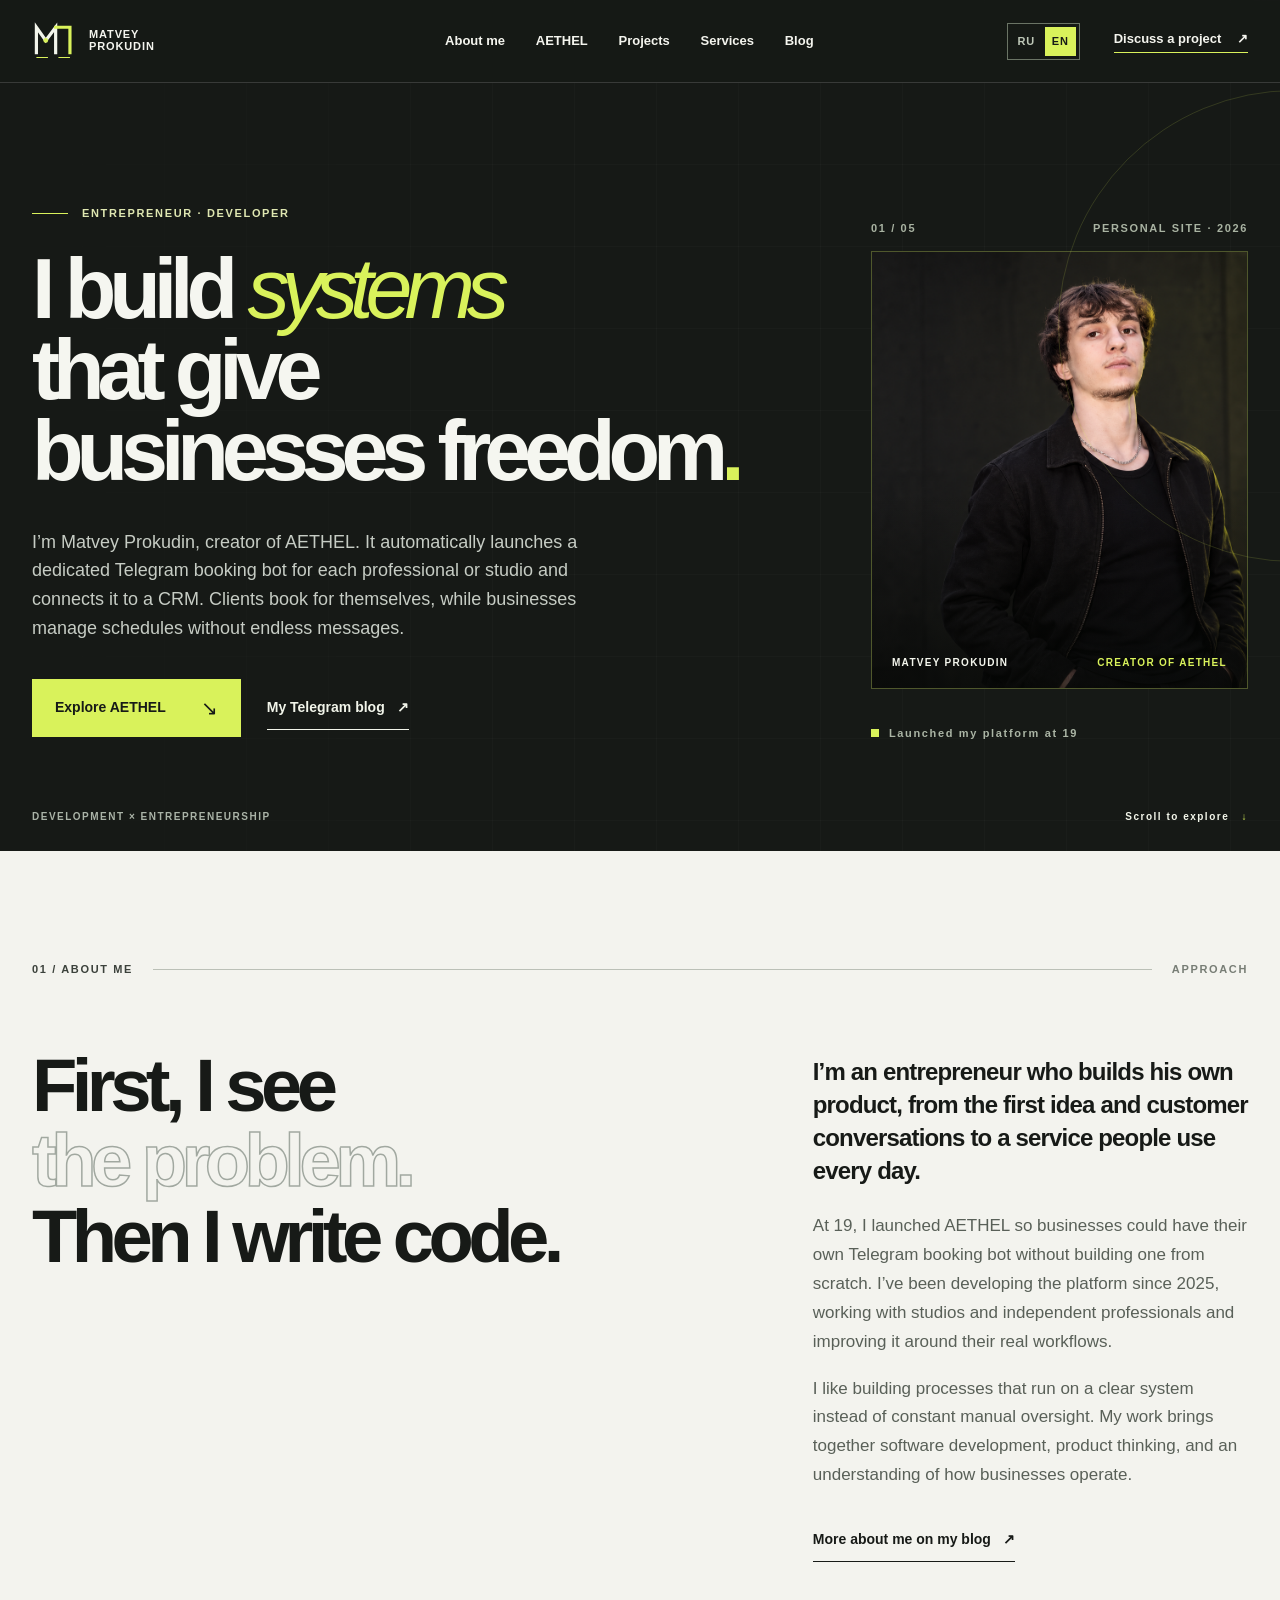
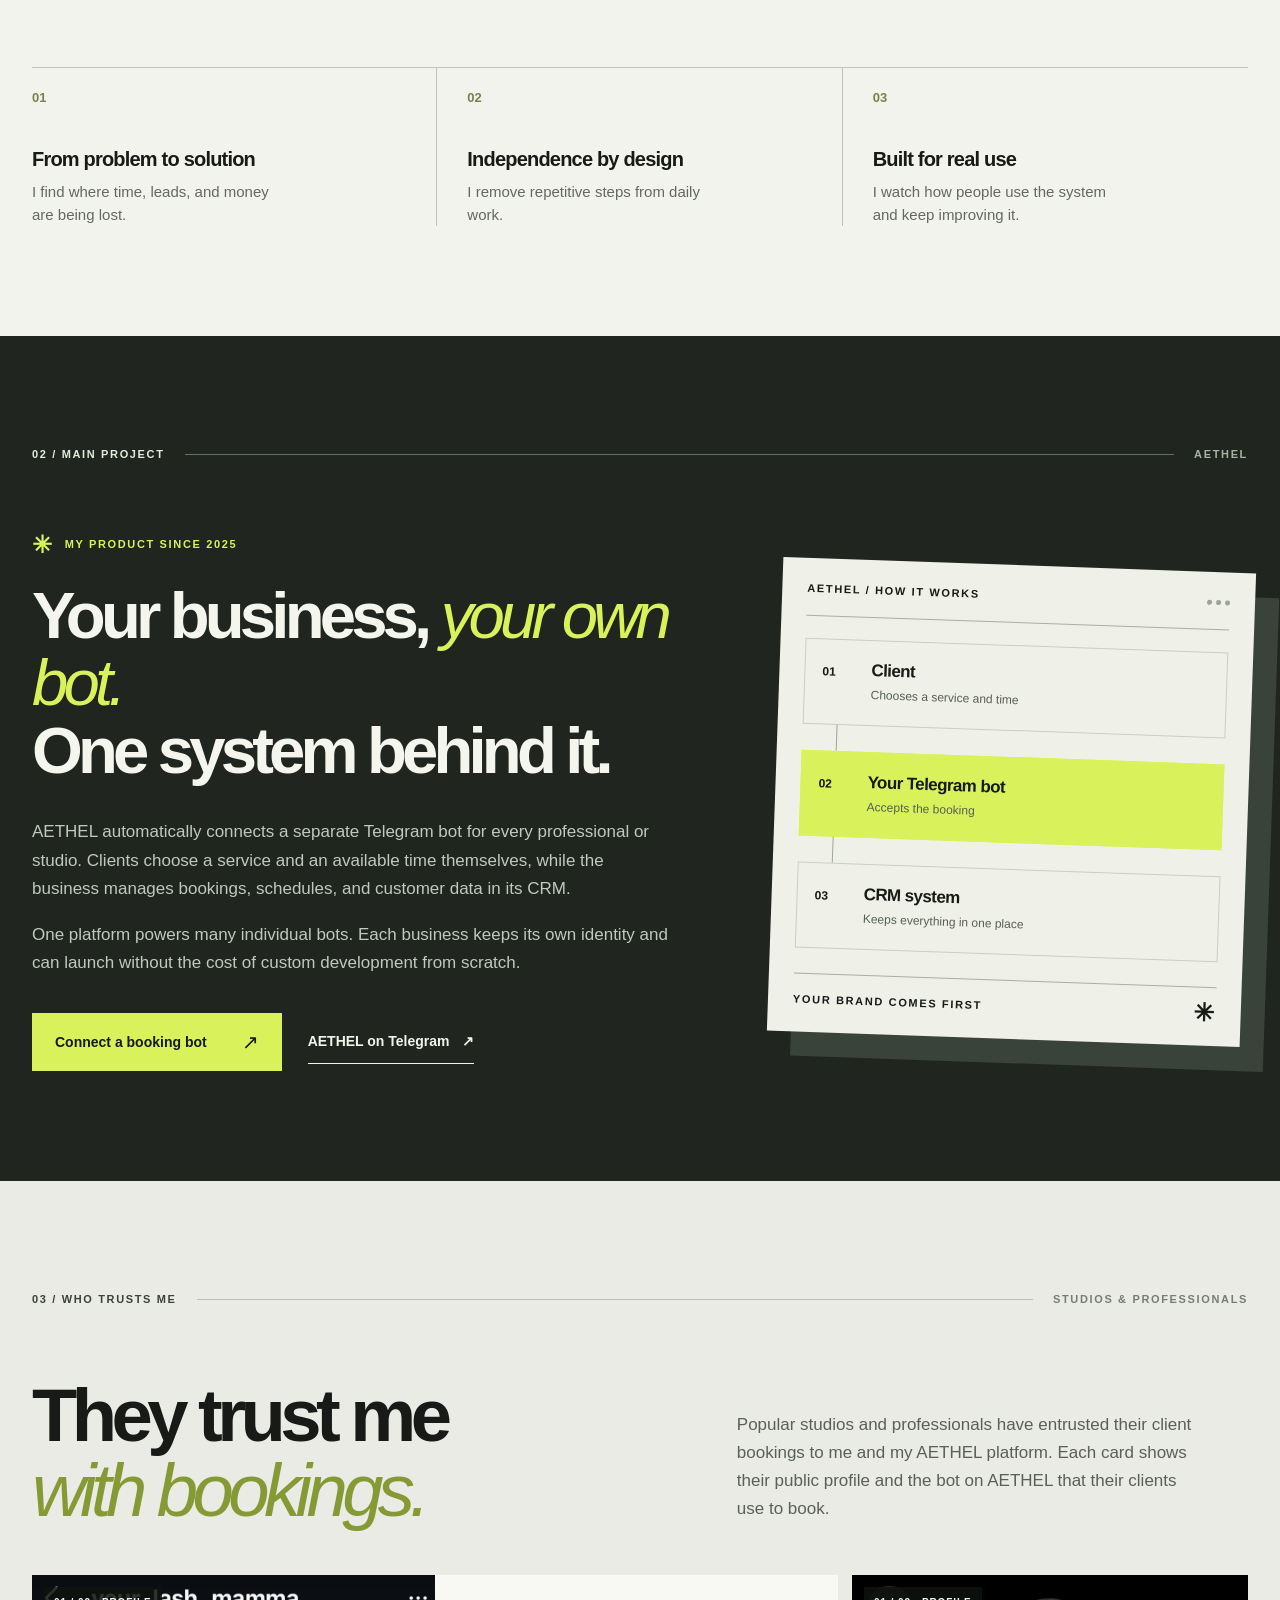
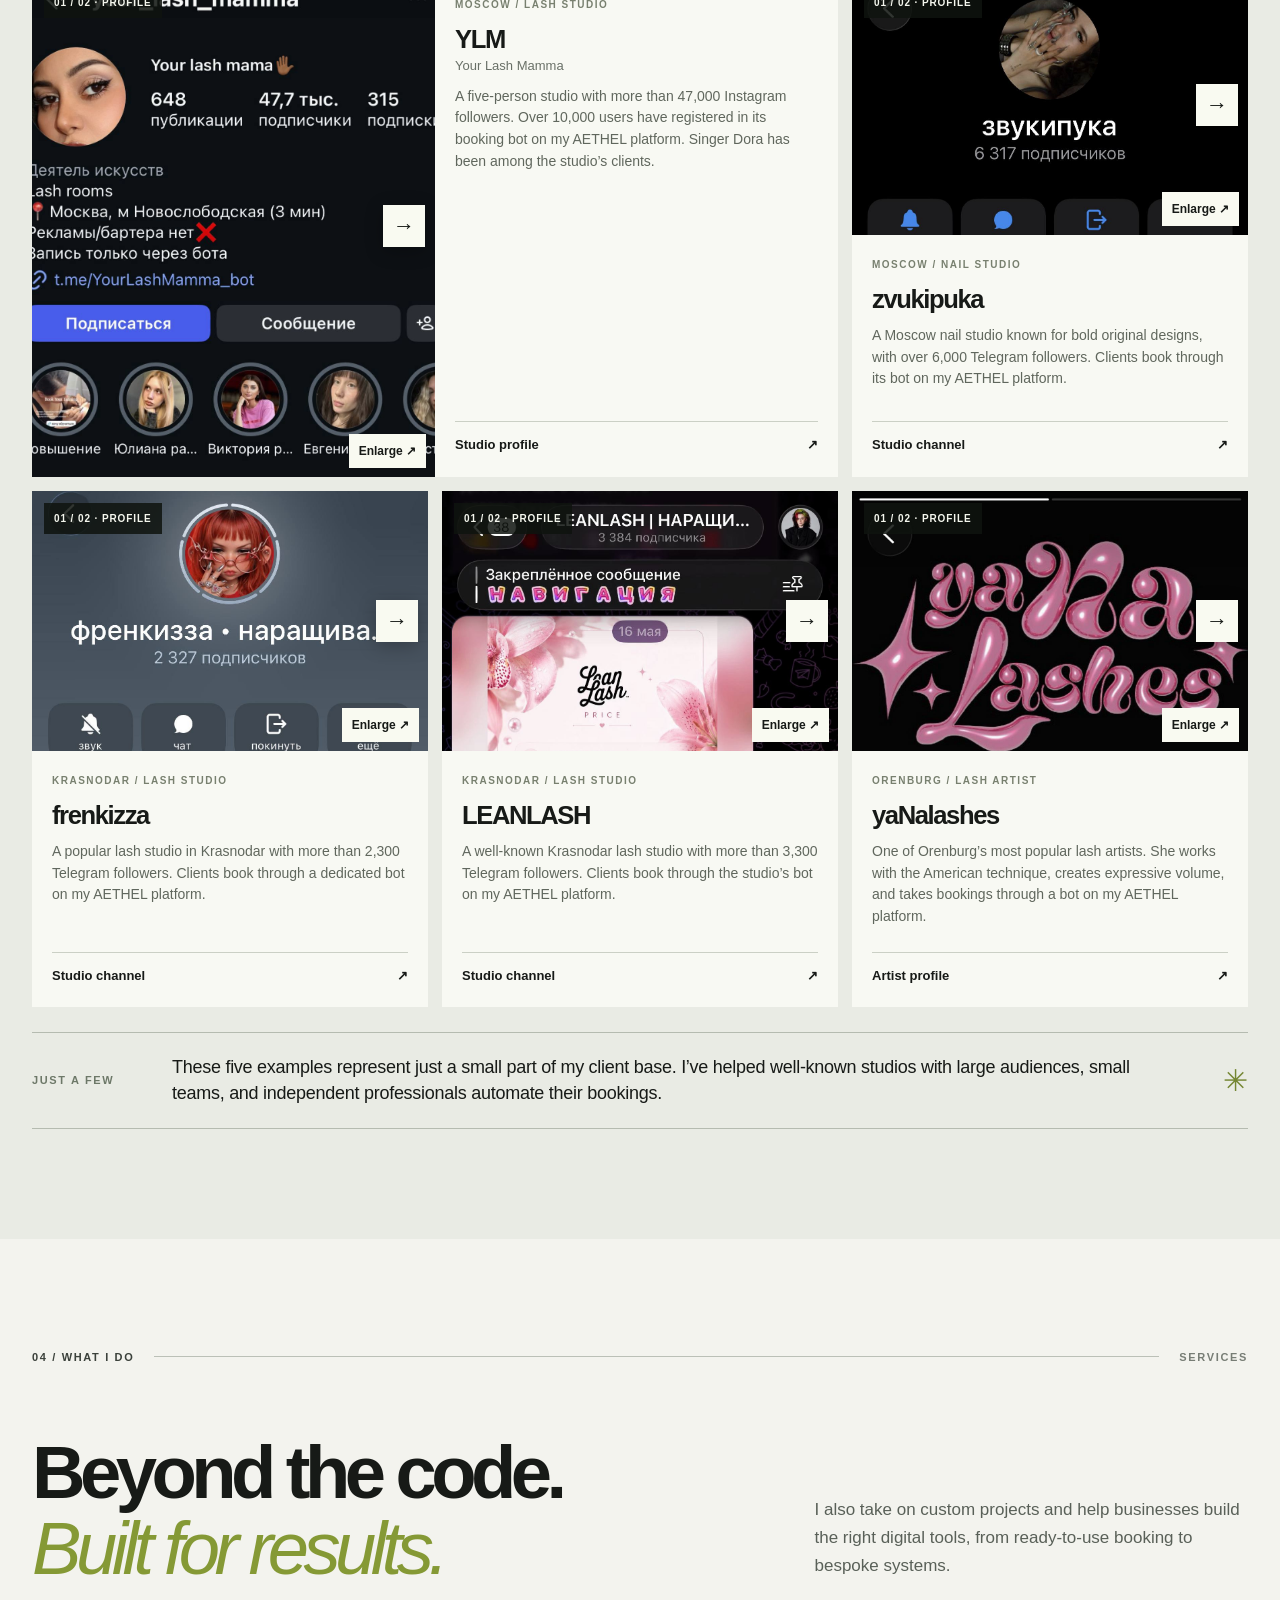
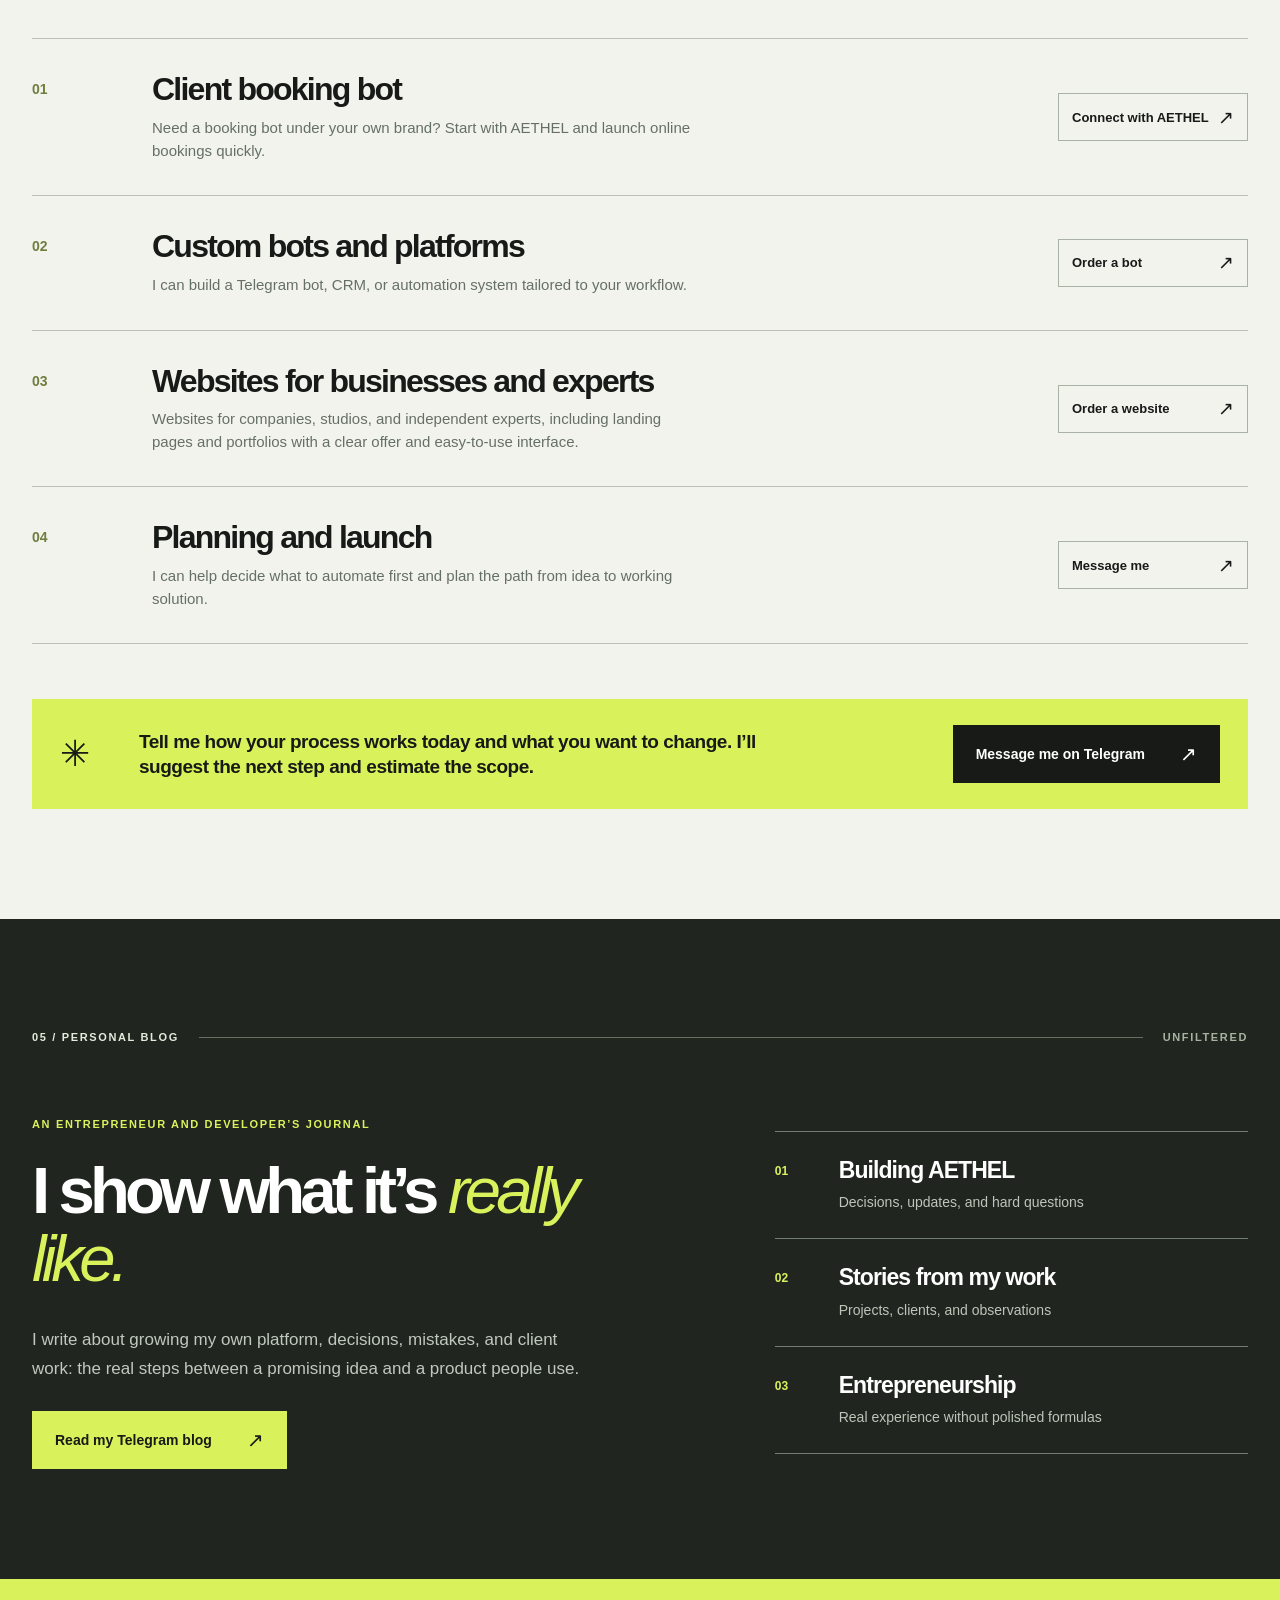
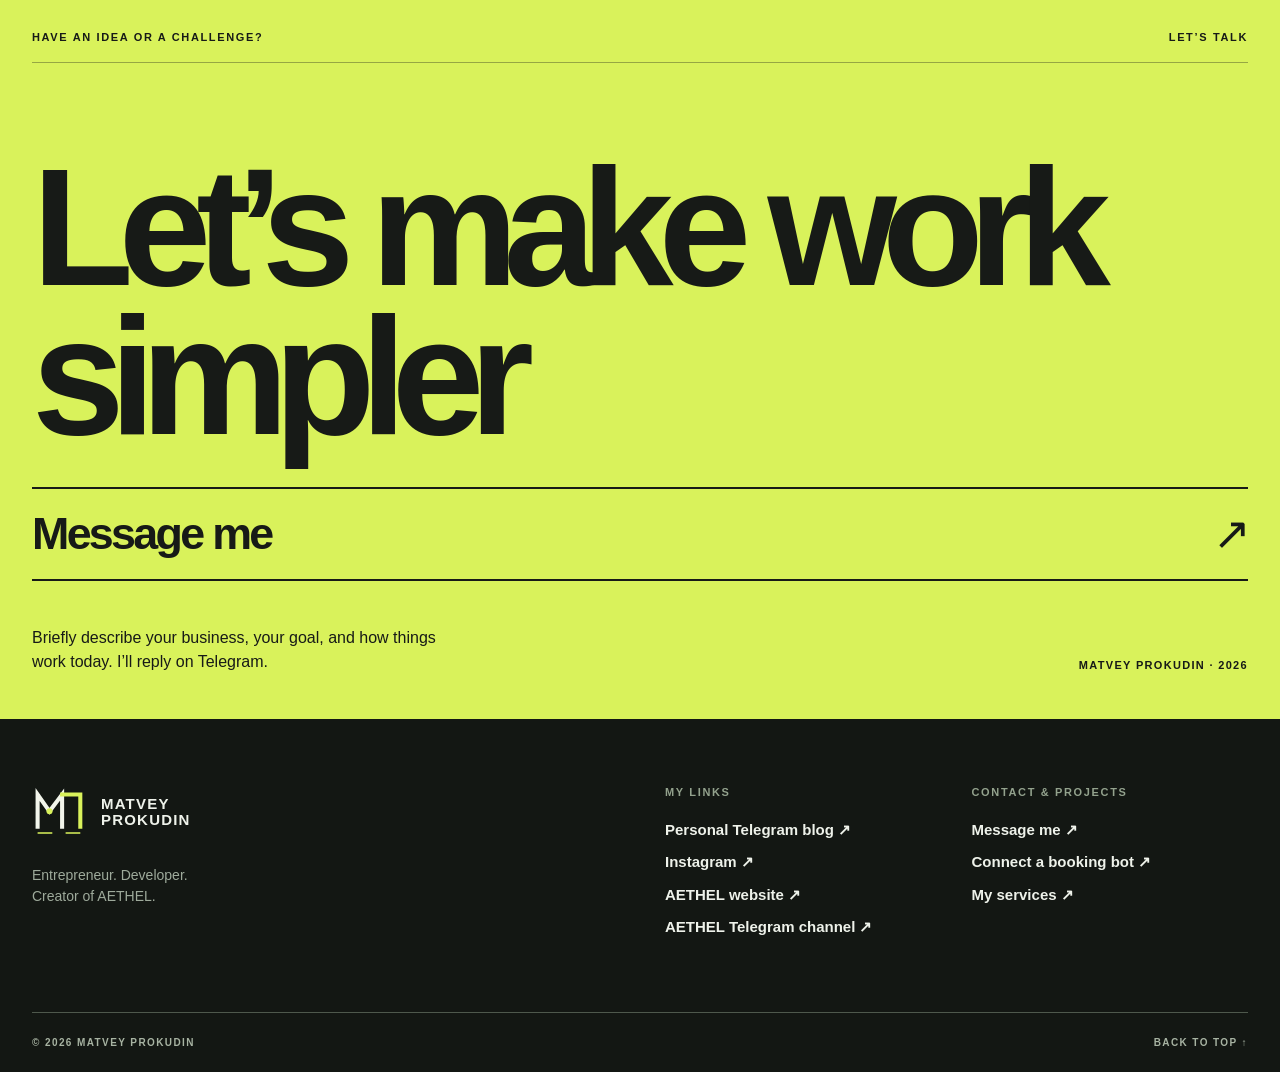
==== en/index.html @ 4120d541 "Add files via upload" ====
<!doctype html>
<html lang="en">
<head>
  <meta charset="utf-8">
  <meta name="viewport" content="width=device-width, initial-scale=1">
  <meta name="theme-color" content="#161916">
  <meta name="description" content="Matvey Prokudin is an entrepreneur and creator of AETHEL, a platform for branded Telegram booking bots. Custom bots, websites, and business automation.">
  <meta name="keywords" content="Matvey Prokudin, Prokudin Matvey, Telegram booking bot development, custom Telegram bot, book clients online, website development, business automation, studio CRM, AETHEL">
  <meta name="author" content="Matvey Prokudin">
  <meta property="og:type" content="website">
  <meta property="og:locale" content="en_US">
  <meta property="og:title" content="Matvey Prokudin — entrepreneur and creator of AETHEL">
  <meta property="og:description" content="I build platforms, Telegram bots, and websites that help businesses work more independently. Explore my work, services, and blog.">
  <meta name="twitter:card" content="summary">
  <title>Matvey Prokudin — Telegram bots, websites, and business automation</title>
  <link rel="icon" type="image/svg+xml" href="../assets/favicon.svg">
  <link rel="stylesheet" href="../style.css">
  <script type="application/ld+json">{"@context":"https://schema.org","@type":"Person","name":"Matvey Prokudin","alternateName":"Prokudin Matvey","jobTitle":"Entrepreneur and developer","description":"Creator of AETHEL, a platform that powers individual Telegram booking bots on a custom CRM. Builds bots, websites and business automation systems.","knowsAbout":["Telegram bot development","Website development","Business process automation","CRM systems"],"sameAs":["https://t.me/Matvey_Prokudin","https://www.instagram.com/prokudin.matvey/","https://www.aethelbotstore.ru/"]}</script>
</head>
<body>
  <a class="skip-link" href="#main">Skip to content</a>
  <header class="site-header">
    <div class="shell header-inner">
      <a class="brand" href="#top" aria-label="Matvey Prokudin — home"><img class="brand-mark" src="../assets/logo-mark.svg" alt="" width="44" height="44"><span class="brand-name">MATVEY<br>PROKUDIN</span></a>
      <nav class="desktop-nav" aria-label="Main navigation">
        <a href="#about">About me</a><a href="#aethel">AETHEL</a><a href="#work">Projects</a><a href="#services">Services</a><a href="#blog">Blog</a>
      </nav>
      <nav class="language-switch" aria-label="Website language"><a href="../" lang="ru" data-lang-link>RU</a><a href="./" lang="en" aria-current="page">EN</a></nav>
      <a class="header-contact" href="https://t.me/prokudin_matvey" target="_blank" rel="noopener noreferrer">Discuss a project <span aria-hidden="true">↗</span></a>
      <button class="menu-toggle" type="button" aria-expanded="false" aria-controls="mobile-menu" aria-label="Open menu"><span></span><span></span></button>
    </div>
    <nav class="mobile-nav" id="mobile-menu" aria-label="Mobile navigation" hidden>
      <a href="#about">About me</a><a href="#aethel">AETHEL</a><a href="#work">Projects</a><a href="#services">Services</a><a href="#blog">Blog</a><a href="#contact">Contact</a>
    </nav>
  </header>

  <main id="main">
    <section class="hero" id="top" aria-labelledby="hero-title">
      <div class="hero-grid" aria-hidden="true"></div>
      <div class="shell hero-inner">
        <div class="hero-copy">
          <div class="eyebrow hero-eyebrow"><span class="eyebrow-line"></span> ENTREPRENEUR · DEVELOPER</div>
          <h1 id="hero-title">I build <em>systems</em><br>that give<br>businesses freedom<span class="accent-period">.</span></h1>
          <p class="hero-lead">I’m Matvey Prokudin, creator of AETHEL. It automatically launches a dedicated Telegram booking bot for each professional or studio and connects it to a CRM. Clients book for themselves, while businesses manage schedules without endless messages.</p>
          <div class="hero-actions"><a class="button button-lime" href="#aethel">Explore AETHEL <span aria-hidden="true">↘</span></a><a class="text-link light-link" href="https://t.me/Matvey_Prokudin" target="_blank" rel="noopener noreferrer">My Telegram blog <span aria-hidden="true">↗</span></a></div>
        </div>
        <div class="hero-aside" aria-label="About me at a glance">
          <div class="hero-index"><span>01 / 05</span><span>PERSONAL SITE · 2026</span></div>
          <figure class="hero-portrait"><img src="../assets/matvey-hero.png" alt="Matvey Prokudin wearing a black jacket against a dark background" width="1536" height="1024" fetchpriority="high"><figcaption><span>MATVEY PROKUDIN</span><span>CREATOR OF AETHEL</span></figcaption></figure>
          <div class="hero-footnote"><span class="tiny-square"></span> Launched my platform at 19</div>
        </div>
      </div>
      <div class="shell hero-bottom"><span>DEVELOPMENT × ENTREPRENEURSHIP</span><a href="#about">Scroll to explore <span aria-hidden="true">↓</span></a></div>
    </section>

    <section class="section about-section" id="about" aria-labelledby="about-title">
      <div class="shell">
        <div class="section-head"><span class="section-no">01 / ABOUT ME</span><span class="section-rule"></span><span class="section-side">APPROACH</span></div>
        <div class="about-layout">
          <div class="about-heading" data-code-reveal><div class="code-reveal" aria-hidden="true"><span><i>const</i> problem = <b>business.process</b>;</span><span><i>if</i> (manualWork) <b>automate</b>();</span><span><i>for</i> (client <b>of</b> clients) {</span><span>&nbsp;&nbsp;system.<b>simplify</b>(client);</span><span>}</span></div><h2 class="display-title" id="about-title">First, I see<br><span class="outline-word">the problem.</span><br>Then I write code.</h2></div>
          <div class="about-content"><p class="lead-copy">I’m an entrepreneur who builds his own product, from the first idea and customer conversations to a service people use every day.</p><p>At 19, I launched AETHEL so businesses could have their own Telegram booking bot without building one from scratch. I’ve been developing the platform since 2025, working with studios and independent professionals and improving it around their real workflows.</p><p>I like building processes that run on a clear system instead of constant manual oversight. My work brings together software development, product thinking, and an understanding of how businesses operate.</p><a class="text-link dark-link" href="https://t.me/Matvey_Prokudin" target="_blank" rel="noopener noreferrer">More about me on my blog <span aria-hidden="true">↗</span></a></div>
        </div>
        <div class="principles" aria-label="My approach"><div><span>01</span><strong>From problem to solution</strong><p>I find where time, leads, and money are being lost.</p></div><div><span>02</span><strong>Independence by design</strong><p>I remove repetitive steps from daily work.</p></div><div><span>03</span><strong>Built for real use</strong><p>I watch how people use the system and keep improving it.</p></div></div>
      </div>
    </section>

    <section class="section aethel-section" id="aethel" aria-labelledby="aethel-title">
      <div class="shell">
        <div class="section-head section-head-dark"><span class="section-no">02 / MAIN PROJECT</span><span class="section-rule"></span><span class="section-side">AETHEL</span></div>
        <div class="aethel-layout">
          <div class="aethel-copy"><div class="product-kicker"><span class="product-spark" aria-hidden="true">✳</span> MY PRODUCT SINCE 2025</div><h2 id="aethel-title">Your business, <em>your own bot.</em><br>One system behind it.</h2><p>AETHEL automatically connects a separate Telegram bot for every professional or studio. Clients choose a service and an available time themselves, while the business manages bookings, schedules, and customer data in its CRM.</p><p>One platform powers many individual bots. Each business keeps its own identity and can launch without the cost of custom development from scratch.</p><div class="product-actions"><a class="button button-lime" href="https://www.aethelbotstore.ru/" target="_blank" rel="noopener noreferrer">Connect a booking bot <span aria-hidden="true">↗</span></a><a class="text-link light-link" href="https://t.me/AETHEL_bots" target="_blank" rel="noopener noreferrer">AETHEL on Telegram <span aria-hidden="true">↗</span></a></div></div>
          <div class="system-visual" aria-label="How AETHEL works"><div class="visual-header"><span>AETHEL / HOW IT WORKS</span><span class="visual-dots" aria-hidden="true"><i></i><i></i><i></i></span></div><div class="flow-list"><div class="flow-row"><b>01</b><span>Client</span><strong>Chooses a service and time</strong></div><div class="flow-line" aria-hidden="true"></div><div class="flow-row active"><b>02</b><span>Your Telegram bot</span><strong>Accepts the booking</strong></div><div class="flow-line" aria-hidden="true"></div><div class="flow-row"><b>03</b><span>CRM system</span><strong>Keeps everything in one place</strong></div></div><div class="visual-footer"><span>YOUR BRAND COMES FIRST</span><span aria-hidden="true">✳</span></div></div>
        </div>
      </div>
    </section>

    <section class="section proof-section" id="work" aria-labelledby="work-title">
      <div class="shell">
        <div class="section-head"><span class="section-no">03 / WHO TRUSTS ME</span><span class="section-rule"></span><span class="section-side">STUDIOS & PROFESSIONALS</span></div>
        <div class="proof-intro"><h2 class="display-title" id="work-title">They trust me<br><em>with bookings.</em></h2><p>Popular studios and professionals have entrusted their client bookings to me and my AETHEL platform. Each card shows their public profile and the bot on AETHEL that their clients use to book.</p></div>
        <div class="proof-grid">
          <article class="proof-card proof-card-featured">
            <div class="proof-image" data-carousel aria-label="YLM studio profile and booking bot screenshots">
              <div class="proof-slide"><img src="../assets/ylm.jpg" alt="YLM Instagram profile showing an audience of 47.7 thousand" loading="lazy"></div>
              <div class="proof-slide proof-slide-bot" hidden><img src="../assets/ylm-bot.jpg" alt="YLM Telegram bot for lash appointments" loading="lazy"></div>
              <span class="proof-count" aria-live="polite">01 / 02 · PROFILE</span>
              <button class="slide-arrow slide-prev" type="button" aria-label="Show YLM profile" hidden>←</button><button class="slide-arrow slide-next" type="button" aria-label="Show YLM bot">→</button>
              <button type="button" class="view-image" aria-label="Enlarge current YLM image">Enlarge <span aria-hidden="true">↗</span></button>
            </div>
            <div class="proof-info"><span>MOSCOW / LASH STUDIO</span><h3>YLM <small>Your Lash Mamma</small></h3><p>A five-person studio with more than 47,000 Instagram followers. Over 10,000 users have registered in its booking bot on my AETHEL platform. Singer Dora has been among the studio’s clients.</p><a href="https://www.instagram.com/your_lash_mamma/" target="_blank" rel="noopener noreferrer">Studio profile <span aria-hidden="true">↗</span></a></div>
          </article>
          <article class="proof-card">
            <div class="proof-image" data-carousel aria-label="zvukipuka studio profile and booking bot screenshots">
              <div class="proof-slide"><img src="../assets/zvukipuka.jpg" alt="zvukipuka Telegram channel with more than 6,000 followers" loading="lazy"></div>
              <div class="proof-slide proof-slide-bot" hidden><img src="../assets/zvukipuka-bot.jpg" alt="zvukipuka Telegram bot for nail appointments" loading="lazy"></div>
              <span class="proof-count" aria-live="polite">01 / 02 · PROFILE</span>
              <button class="slide-arrow slide-prev" type="button" aria-label="Show zvukipuka profile" hidden>←</button><button class="slide-arrow slide-next" type="button" aria-label="Show zvukipuka bot">→</button>
              <button type="button" class="view-image" aria-label="Enlarge current zvukipuka image">Enlarge <span aria-hidden="true">↗</span></button>
            </div>
            <div class="proof-info"><span>MOSCOW / NAIL STUDIO</span><h3>zvukipuka</h3><p>A Moscow nail studio known for bold original designs, with over 6,000 Telegram followers. Clients book through its bot on my AETHEL platform.</p><a href="https://t.me/arishazvukipuka" target="_blank" rel="noopener noreferrer">Studio channel <span aria-hidden="true">↗</span></a></div>
          </article>
          <article class="proof-card">
            <div class="proof-image" data-carousel aria-label="frenkizza studio profile and booking bot screenshots">
              <div class="proof-slide"><img src="../assets/frenkizza.jpg" alt="frenkizza Telegram channel with more than 2,300 followers" loading="lazy"></div>
              <div class="proof-slide proof-slide-bot" hidden><img src="../assets/frenkizza-bot.jpg" alt="frenkizza Telegram bot for lash appointments" loading="lazy"></div>
              <span class="proof-count" aria-live="polite">01 / 02 · PROFILE</span>
              <button class="slide-arrow slide-prev" type="button" aria-label="Show frenkizza profile" hidden>←</button><button class="slide-arrow slide-next" type="button" aria-label="Show frenkizza bot">→</button>
              <button type="button" class="view-image" aria-label="Enlarge current frenkizza image">Enlarge <span aria-hidden="true">↗</span></button>
            </div>
            <div class="proof-info"><span>KRASNODAR / LASH STUDIO</span><h3>frenkizza</h3><p>A popular lash studio in Krasnodar with more than 2,300 Telegram followers. Clients book through a dedicated bot on my AETHEL platform.</p><a href="https://t.me/frenkizza" target="_blank" rel="noopener noreferrer">Studio channel <span aria-hidden="true">↗</span></a></div>
          </article>
          <article class="proof-card">
            <div class="proof-image" data-carousel aria-label="LEANLASH studio profile and booking bot screenshots">
              <div class="proof-slide"><img src="../assets/leanlash.jpg" alt="LEANLASH Telegram channel with more than 3,300 followers" loading="lazy"></div>
              <div class="proof-slide proof-slide-bot" hidden><img src="../assets/leanlash-bot.jpg" alt="LEANLASH Telegram booking bot" loading="lazy"></div>
              <span class="proof-count" aria-live="polite">01 / 02 · PROFILE</span>
              <button class="slide-arrow slide-prev" type="button" aria-label="Show LEANLASH profile" hidden>←</button><button class="slide-arrow slide-next" type="button" aria-label="Show LEANLASH bot">→</button>
              <button type="button" class="view-image" aria-label="Enlarge current LEANLASH image">Enlarge <span aria-hidden="true">↗</span></button>
            </div>
            <div class="proof-info"><span>KRASNODAR / LASH STUDIO</span><h3>LEANLASH</h3><p>A well-known Krasnodar lash studio with more than 3,300 Telegram followers. Clients book through the studio’s bot on my AETHEL platform.</p><a href="https://t.me/leanlash" target="_blank" rel="noopener noreferrer">Studio channel <span aria-hidden="true">↗</span></a></div>
          </article>
          <article class="proof-card">
            <div class="proof-image" data-carousel aria-label="yaNalashes profile and booking bot screenshots">
              <div class="proof-slide"><img src="../assets/yanalashes.jpg" alt="yaNalashes profile, a lash artist from Orenburg" loading="lazy"></div>
              <div class="proof-slide proof-slide-bot" hidden><img src="../assets/yanalashes-bot.jpg" alt="yaNalashes Telegram booking bot" loading="lazy"></div>
              <span class="proof-count" aria-live="polite">01 / 02 · PROFILE</span>
              <button class="slide-arrow slide-prev" type="button" aria-label="Show yaNalashes profile" hidden>←</button><button class="slide-arrow slide-next" type="button" aria-label="Show yaNalashes bot">→</button>
              <button type="button" class="view-image" aria-label="Enlarge current yaNalashes image">Enlarge <span aria-hidden="true">↗</span></button>
            </div>
            <div class="proof-info"><span>ORENBURG / LASH ARTIST</span><h3>yaNalashes</h3><p>One of Orenburg’s most popular lash artists. She works with the American technique, creates expressive volume, and takes bookings through a bot on my AETHEL platform.</p><a href="https://t.me/yalashsoska" target="_blank" rel="noopener noreferrer">Artist profile <span aria-hidden="true">↗</span></a></div>
          </article>
        </div>
        <div class="more-proof"><span>JUST A FEW</span><p>These five examples represent just a small part of my client base. I’ve helped well-known studios with large audiences, small teams, and independent professionals automate their bookings.</p><span class="more-proof-star" aria-hidden="true">✳</span></div>
      </div>
    </section>

    <section class="section services-section" id="services" aria-labelledby="services-title"><div class="shell"><div class="section-head"><span class="section-no">04 / WHAT I DO</span><span class="section-rule"></span><span class="section-side">SERVICES</span></div><div class="services-intro"><h2 class="display-title" id="services-title">Beyond the code.<br><em>Built for results.</em></h2><p>I also take on custom projects and help businesses build the right digital tools, from ready-to-use booking to bespoke systems.</p></div><div class="service-list">
      <article class="service-row"><span class="service-n">01</span><div><h3>Client booking bot</h3><p>Need a booking bot under your own brand? Start with AETHEL and launch online bookings quickly.</p></div><a href="https://www.aethelbotstore.ru/" target="_blank" rel="noopener noreferrer" aria-label="Connect a booking bot with AETHEL">Connect with AETHEL <span aria-hidden="true">↗</span></a></article>
      <article class="service-row"><span class="service-n">02</span><div><h3>Custom bots and platforms</h3><p>I can build a Telegram bot, CRM, or automation system tailored to your workflow.</p></div><a href="https://t.me/prokudin_matvey" target="_blank" rel="noopener noreferrer" aria-label="Order a custom bot or platform">Order a bot <span aria-hidden="true">↗</span></a></article>
      <article class="service-row"><span class="service-n">03</span><div><h3>Websites for businesses and experts</h3><p>Websites for companies, studios, and independent experts, including landing pages and portfolios with a clear offer and easy-to-use interface.</p></div><a href="https://t.me/prokudin_matvey" target="_blank" rel="noopener noreferrer" aria-label="Order a website">Order a website <span aria-hidden="true">↗</span></a></article>
      <article class="service-row"><span class="service-n">04</span><div><h3>Planning and launch</h3><p>I can help decide what to automate first and plan the path from idea to working solution.</p></div><a href="https://t.me/prokudin_matvey" target="_blank" rel="noopener noreferrer" aria-label="Discuss business automation">Message me <span aria-hidden="true">↗</span></a></article>
    </div><div class="services-note"><span class="note-icon" aria-hidden="true">✳</span><p>Tell me how your process works today and what you want to change. I’ll suggest the next step and estimate the scope.</p><a class="button button-dark" href="https://t.me/prokudin_matvey" target="_blank" rel="noopener noreferrer">Message me on Telegram <span aria-hidden="true">↗</span></a></div></div></section>

    <section class="section blog-section" id="blog" aria-labelledby="blog-title"><div class="shell"><div class="section-head section-head-dark"><span class="section-no">05 / PERSONAL BLOG</span><span class="section-rule"></span><span class="section-side">UNFILTERED</span></div><div class="blog-layout"><div class="blog-copy"><span class="blog-label">AN ENTREPRENEUR AND DEVELOPER’S JOURNAL</span><h2 id="blog-title">I show what it’s <em>really like.</em></h2><p>I write about growing my own platform, decisions, mistakes, and client work: the real steps between a promising idea and a product people use.</p><a class="button button-lime" href="https://t.me/Matvey_Prokudin" target="_blank" rel="noopener noreferrer">Read my Telegram blog <span aria-hidden="true">↗</span></a></div><div class="blog-topics"><div><span>01</span><strong>Building AETHEL</strong><small>Decisions, updates, and hard questions</small></div><div><span>02</span><strong>Stories from my work</strong><small>Projects, clients, and observations</small></div><div><span>03</span><strong>Entrepreneurship</strong><small>Real experience without polished formulas</small></div></div></div></div></section>

    <section class="contact-section" id="contact" aria-labelledby="contact-title"><div class="shell"><div class="contact-top"><span>HAVE AN IDEA OR A CHALLENGE?</span><span>LET’S TALK</span></div><h2 id="contact-title">Let’s make work<br>simpler</h2><a class="contact-big-link" href="https://t.me/prokudin_matvey" target="_blank" rel="noopener noreferrer">Message me <span aria-hidden="true">↗</span></a><div class="contact-bottom"><p>Briefly describe your business, your goal, and how things work today. I’ll reply on Telegram.</p><span>MATVEY PROKUDIN · 2026</span></div></div></section>
  </main>

  <footer class="site-footer"><div class="shell"><div class="footer-main"><div><a class="footer-brand" href="#top" aria-label="Matvey Prokudin — back to top"><img src="../assets/logo-mark.svg" alt="" width="56" height="56"><span>MATVEY<br>PROKUDIN</span></a><p>Entrepreneur. Developer.<br>Creator of AETHEL.</p></div><div class="footer-links"><div><span>MY LINKS</span><a href="https://t.me/Matvey_Prokudin" target="_blank" rel="noopener noreferrer">Personal Telegram blog ↗</a><a href="https://www.instagram.com/prokudin.matvey/" target="_blank" rel="noopener noreferrer">Instagram ↗</a><a href="https://www.aethelbotstore.ru/" target="_blank" rel="noopener noreferrer">AETHEL website ↗</a><a href="https://t.me/AETHEL_bots" target="_blank" rel="noopener noreferrer">AETHEL Telegram channel ↗</a></div><div><span>CONTACT & PROJECTS</span><a href="https://t.me/prokudin_matvey" target="_blank" rel="noopener noreferrer">Message me ↗</a><a href="https://www.aethelbotstore.ru/" target="_blank" rel="noopener noreferrer">Connect a booking bot ↗</a><a href="#services">My services ↗</a></div></div></div><div class="footer-bottom"><span>© <span id="year">2026</span> MATVEY PROKUDIN</span><a href="#top">BACK TO TOP ↑</a></div></div></footer>

  <dialog class="image-dialog" aria-label="Image viewer"><button class="dialog-close" type="button" aria-label="Close image">✕</button><button class="dialog-arrow dialog-prev" type="button" aria-label="Previous image" hidden>←</button><img alt=""><button class="dialog-arrow dialog-next" type="button" aria-label="Next image">→</button></dialog>
  <script src="../main.js" defer></script>
</body>
</html>
---- style.css ----
@charset "UTF-8";
:root{--ink:#171a17;--ink-soft:#242824;--paper:#f3f3ee;--white:#fff;--muted:#686d67;--line:#d9dcd4;--lime:#d9f25b;--lime-dark:#bad339;--radius:4px;scroll-behavior:smooth}
*{box-sizing:border-box}
html{scroll-padding-top:76px}
body{margin:0;background:var(--paper);color:var(--ink);font-family:Arial,Helvetica,sans-serif;font-size:16px;line-height:1.5;-webkit-font-smoothing:antialiased}
body.dialog-open{overflow:hidden}
button,a{ -webkit-tap-highlight-color:transparent }
button{font:inherit}
a{color:inherit;text-decoration:none}
img{display:block;max-width:100%}
em{font-style:normal;color:var(--lime)}
::selection{background:var(--lime);color:var(--ink)}
:focus-visible{outline:3px solid var(--lime-dark);outline-offset:4px}
.skip-link{position:absolute;top:-100px;left:20px;z-index:1000;background:var(--lime);padding:12px 16px}
.skip-link:focus{top:12px}
.shell{width:min(100% - 64px,1440px);margin-inline:auto}
.site-header{position:fixed;z-index:50;inset:0 0 auto;color:#f4f5ee;background:rgba(22,25,22,.96);border-bottom:1px solid rgba(255,255,255,.15);backdrop-filter:blur(14px);-webkit-backdrop-filter:blur(14px)}
.header-inner{min-height:82px;display:flex;align-items:center;gap:34px}
.brand{display:flex;align-items:center;gap:13px;min-width:220px}
.brand-mark{display:block;width:44px;height:44px;flex:none}
.brand-name{font-size:11px;line-height:1.05;font-weight:800;letter-spacing:.08em}
.desktop-nav{display:flex;gap:clamp(14px,2.4vw,36px);align-items:center;margin:auto;font-size:13px;font-weight:700;white-space:nowrap}
.desktop-nav a,.header-contact,.mobile-nav a{transition:color .2s ease}
.desktop-nav a:hover,.header-contact:hover,.mobile-nav a:hover{color:var(--lime)}
.language-switch{display:flex;align-items:center;gap:3px;border:1px solid #6a7465;padding:3px;flex:none;font-size:11px;font-weight:800;letter-spacing:.08em}
.language-switch a{display:grid;place-items:center;min-width:31px;min-height:29px;color:#bec8b8;transition:background .2s ease,color .2s ease}
.language-switch a:hover{color:var(--lime)}
.language-switch a[aria-current="page"]{background:var(--lime);color:var(--ink)}
.header-contact{font-size:13px;font-weight:700;white-space:nowrap;border-bottom:1px solid var(--lime);padding-bottom:4px}
.header-contact span{margin-left:12px}
.menu-toggle{display:none;appearance:none;background:none;border:0;color:inherit;width:44px;height:44px;align-items:center;justify-content:center;flex-direction:column;gap:6px;cursor:pointer;margin-left:auto}
.menu-toggle span{width:24px;height:2px;background:currentColor;transition:transform .2s ease}
.menu-toggle[aria-expanded="true"] span:first-child{transform:translateY(4px) rotate(45deg)}
.menu-toggle[aria-expanded="true"] span:last-child{transform:translateY(-4px) rotate(-45deg)}
.mobile-nav{display:none}
.hero{position:relative;min-height:780px;background:#161916;color:#f5f6f0;overflow:hidden}
.hero-grid{position:absolute;inset:0;opacity:.19;background-image:linear-gradient(rgba(255,255,255,.11) 1px,transparent 1px),linear-gradient(90deg,rgba(255,255,255,.11) 1px,transparent 1px);background-size:82px 82px;mask-image:linear-gradient(to right,transparent 0%,#000 42%,#000 100%);pointer-events:none}
.hero:after{content:"";position:absolute;width:470px;height:470px;border:1px solid rgba(217,242,91,.15);border-radius:50%;right:-250px;top:90px;pointer-events:none}
.hero-inner{position:relative;display:grid;grid-template-columns:minmax(0,1.48fr) minmax(300px,.72fr);gap:clamp(36px,5vw,90px);padding-top:clamp(160px,16vw,230px);padding-bottom:110px}
.hero-copy{max-width:880px}
.eyebrow,.section-head,.product-kicker,.blog-label,.contact-top,.footer-links>div>span,.hero-index,.hero-bottom,.hero-footnote,.visual-header,.visual-footer,.proof-info>span,.more-proof>span:first-child{font-size:11px;font-weight:800;letter-spacing:.15em}
.hero-eyebrow{display:flex;align-items:center;gap:14px;color:#dfe7b1;margin-bottom:28px}
.eyebrow-line{width:36px;height:1px;background:var(--lime)}
.hero h1{font-size:clamp(54px,6.6vw,108px);line-height:.96;letter-spacing:-.084em;font-weight:800;margin:0 0 35px;max-width:950px}
.hero h1 em{font-style:italic;font-weight:500;letter-spacing:-.095em}
.accent-period{color:var(--lime)}
.hero-lead{max-width:550px;font-size:18px;line-height:1.6;color:#c6ccc4;margin:0}
.hero-actions,.product-actions{display:flex;align-items:center;gap:26px;flex-wrap:wrap;margin-top:36px}
.button{display:inline-flex;align-items:center;justify-content:space-between;gap:35px;min-height:58px;padding:0 22px;border:1px solid transparent;font-size:14px;font-weight:800;line-height:1.2;transition:transform .2s ease,background .2s ease,color .2s ease}
.button:hover{transform:translateY(-3px)}
.button span{font-size:20px;font-weight:400}
.button-lime{background:var(--lime);color:var(--ink)}
.button-lime:hover{background:#e8ff77}
.button-dark{background:var(--ink);color:#fff}
.button-dark:hover{background:#343b34}
.text-link{display:inline-flex;align-items:center;gap:12px;font-size:14px;font-weight:800;padding:11px 0;border-bottom:1px solid currentColor;transition:gap .2s ease,color .2s ease}
.text-link:hover{gap:19px}
.light-link{color:#f1f4e9}
.light-link:hover{color:var(--lime)}
.dark-link:hover{color:#667800}
.hero-aside{display:flex;flex-direction:column;justify-content:flex-end;align-items:stretch;min-height:415px;padding-top:15px}
.hero-index{display:flex;justify-content:space-between;color:#a9b3a2;margin-bottom:15px}
.hero-portrait{position:relative;aspect-ratio:1/1.16;margin:0;overflow:hidden;background:#20221c;border:1px solid rgba(217,242,91,.25)}
.hero-portrait img{width:100%;height:100%;object-fit:cover;object-position:72% center}
.hero-portrait:after{content:"";position:absolute;inset:55% 0 0;background:linear-gradient(transparent,rgba(6,8,6,.72));pointer-events:none}
.hero-portrait figcaption{position:absolute;z-index:1;left:20px;right:20px;bottom:18px;display:flex;justify-content:space-between;align-items:end;gap:15px;color:#f4f6ed;font-size:10px;font-weight:800;letter-spacing:.13em;line-height:1.35}
.hero-portrait figcaption span:last-child{color:var(--lime);text-align:right}
.hero-footnote{display:flex;align-items:center;gap:10px;color:#abb5a5;margin-top:36px}
.tiny-square{width:8px;height:8px;background:var(--lime)}
.hero-bottom{position:absolute;inset:auto 0 27px;display:flex;justify-content:space-between;font-size:10px;font-weight:800;letter-spacing:.15em;color:#aab3a7}
.hero-bottom a{color:#f3f6ea}
.hero-bottom a span{margin-left:8px;color:var(--lime)}
.section{padding:110px 0}
.section-head{display:flex;align-items:center;gap:20px;color:#3b413b;margin-bottom:70px}
.section-no,.section-side{white-space:nowrap}
.section-rule{height:1px;background:#bbc0b7;flex:1}
.section-side{color:#777d75}
.display-title{font-size:clamp(48px,5.8vw,88px);line-height:1.02;letter-spacing:-.075em;margin:0;font-weight:800}
.display-title em{color:#859935;font-style:italic;font-weight:500}
.about-layout{display:grid;grid-template-columns:1.2fr .8fr;gap:clamp(50px,10vw,170px)}
.about-heading{min-width:0;position:relative}
.code-reveal{display:none;position:absolute;inset:0;z-index:1;align-items:start;justify-content:center;flex-direction:column;overflow:hidden;background:#202520;color:#e4eecf;padding:clamp(16px,2.8vw,38px);font:clamp(12px,1.25vw,17px)/1.9 Consolas,"Courier New",monospace;white-space:nowrap;box-shadow:9px 9px 0 #d6dcd0}
.code-reveal span{display:block;max-width:100%;overflow:hidden;text-overflow:clip;animation:code-run .58s linear infinite alternate}
.code-reveal span:nth-child(2){animation-delay:-.18s;color:#f0c992}
.code-reveal span:nth-child(3){animation-delay:-.3s;color:#e9b1ce}
.code-reveal span:nth-child(4){animation-delay:-.46s}
.code-reveal i{font-style:normal;color:#d9f25b}
.code-reveal b{font-weight:normal;color:#83c6d5}
.code-ready .code-reveal{display:flex}
.code-ready .display-title{opacity:0;transform:translateY(14px)}
.code-ready.is-revealing .code-reveal{animation:code-to-text 1.6s ease-in-out forwards}
.code-ready.is-revealing .display-title{animation:title-from-code 1.6s ease-out forwards}
.code-ready.is-revealed .code-reveal{display:none}
.code-ready.is-revealed .display-title{opacity:1;transform:none}
@keyframes code-run{from{transform:translateX(-6px)}to{transform:translateX(12px)}}
@keyframes code-to-text{0%,36%{opacity:1;clip-path:inset(0 0 0 0)}70%{opacity:.65}100%{opacity:0;clip-path:inset(0 100% 0 0)}}
@keyframes title-from-code{0%,39%{opacity:0;transform:translateY(14px);clip-path:inset(0 100% 0 0)}100%{opacity:1;transform:none;clip-path:inset(0 0 0 0)}}
.outline-word{color:transparent;-webkit-text-stroke:1.5px #a1a8a0}
.about-content{padding-top:7px;max-width:515px}
.about-content p{font-size:17px;line-height:1.7;color:#596058;margin:0 0 18px}
.about-content .lead-copy{font-size:24px;line-height:1.38;font-weight:700;color:var(--ink);letter-spacing:-.035em;margin-bottom:25px}
.about-content .text-link{margin-top:10px}
.principles{display:grid;grid-template-columns:repeat(3,1fr);margin-top:105px;border-top:1px solid #bfc4ba}
.principles>div{padding:20px 30px 0 0;border-right:1px solid #bfc4ba}
.principles>div+div{padding-left:30px}
.principles>div:last-child{border-right:0}
.principles span{display:block;font-size:13px;font-weight:800;color:#778349;margin-bottom:39px}
.principles strong{display:block;font-size:20px;line-height:1.2;letter-spacing:-.04em}
.principles p{font-size:15px;color:#626960;line-height:1.55;max-width:250px;margin:9px 0 0}
.aethel-section{background:#202520;color:#f4f6ee}
.section-head-dark{color:#e3ebdb}
.section-head-dark .section-rule{background:#65715e}
.section-head-dark .section-side{color:#a7b39f}
.aethel-layout{display:grid;grid-template-columns:1.15fr .85fr;gap:clamp(60px,8vw,130px);align-items:center}
.product-kicker{color:var(--lime);display:flex;align-items:center;gap:11px;margin-bottom:25px}
.product-spark{font-size:24px;line-height:1}
.aethel-copy h2,.blog-layout h2{font-size:clamp(48px,5.1vw,79px);line-height:1.04;letter-spacing:-.074em;margin:0 0 33px;font-weight:800}
.aethel-copy h2 em,.blog-layout h2 em{font-style:italic;font-weight:500}
.aethel-copy p,.blog-layout p{font-size:17px;line-height:1.68;color:#c0c9bd;max-width:640px;margin:0 0 17px}
.product-actions{margin-top:35px}
.system-visual{background:#eff0e8;color:var(--ink);padding:22px 25px 20px;box-shadow:24px 24px 0 #394339;transform:rotate(2deg);max-width:530px;width:100%;justify-self:end}
.visual-header,.visual-footer{display:flex;justify-content:space-between;align-items:center;gap:12px}
.visual-header{border-bottom:1px solid #a9afa5;padding-bottom:18px}
.visual-dots{display:flex;gap:4px}.visual-dots i{width:5px;height:5px;background:#9ba397;border-radius:50%}
.flow-list{padding:22px 0 25px}
.flow-row{border:1px solid #c8cfc4;min-height:86px;display:grid;grid-template-columns:35px 1fr;column-gap:14px;align-content:center;padding:12px 17px}
.flow-row.active{background:var(--lime);border-color:var(--lime)}
.flow-row b{font-size:12px;grid-row:1/3;align-self:start;margin-top:3px}
.flow-row span{font-size:17px;font-weight:800;line-height:1.2;letter-spacing:-.035em}
.flow-row strong{font-size:12px;font-weight:500;color:#566052;margin-top:4px}
.flow-line{height:26px;border-left:1px solid #9da798;margin-left:34px}
.visual-footer{border-top:1px solid #a9afa5;padding-top:13px}
.visual-footer span:last-child{font-size:25px;line-height:1}
.proof-section{background:#e9ebe4}
.proof-intro{display:grid;grid-template-columns:1.1fr .9fr;gap:80px;align-items:end;margin-bottom:46px}
.proof-intro p,.services-intro p{font-size:17px;line-height:1.65;color:#596058;max-width:460px;margin:0 0 6px}
.proof-grid{display:grid;grid-template-columns:repeat(3,minmax(0,1fr));gap:14px}
.proof-card{display:flex;flex-direction:column;background:#f8f9f3;min-width:0}
.proof-card-featured{grid-column:span 2;display:grid;grid-template-columns:1fr 1fr}
.proof-image{height:260px;position:relative;background:#202520;overflow:hidden;touch-action:pan-y}
.proof-card-featured .proof-image{height:100%;min-height:450px}
.proof-slide{position:absolute;inset:0}
.proof-slide[hidden],.slide-arrow[hidden]{display:none!important}
.proof-slide img{width:100%;height:100%;object-fit:cover;object-position:top center;filter:saturate(.88);cursor:zoom-in;transition:transform .35s ease}
.proof-slide img:hover{transform:scale(1.045)}
.proof-slide-bot img{object-position:center 18%}
.proof-count{position:absolute;z-index:2;left:12px;top:12px;padding:8px 10px;background:rgba(15,19,15,.85);color:#f4f6ed;font-size:10px;font-weight:800;letter-spacing:.09em}
.slide-arrow{position:absolute;z-index:3;top:50%;transform:translateY(-50%);width:42px;height:42px;display:grid;place-items:center;border:0;background:#f9faf1;color:var(--ink);font-size:22px;font-weight:700;line-height:1;cursor:pointer;box-shadow:0 4px 18px rgba(0,0,0,.25)}
.slide-arrow:hover{background:var(--lime)}
.slide-prev{left:10px}.slide-next{right:10px}
.view-image{position:absolute;z-index:3;right:9px;bottom:9px;background:#f9faf1;color:var(--ink);border:0;padding:8px 10px;font-size:12px;font-weight:700;cursor:pointer}
.view-image:hover{background:var(--lime)}
.proof-info{padding:23px 20px 22px;display:flex;flex-direction:column;flex:1;min-height:242px}
.proof-info>span{color:#78806f;font-size:10px;line-height:1.4}
.proof-info h3{font-size:clamp(21px,2vw,30px);line-height:1.1;letter-spacing:-.055em;margin:13px 0 12px}
.proof-info h3 small{display:block;font-size:13px;line-height:1.2;letter-spacing:0;margin-top:5px;font-weight:500;color:#697067}
.proof-info p{font-size:14px;line-height:1.55;color:#60675d;margin:0 0 24px}
.proof-info a{display:inline-flex;justify-content:space-between;align-items:center;gap:8px;margin-top:auto;padding-top:13px;border-top:1px solid #cbd0c5;font-size:13px;font-weight:800}
.proof-info a:hover{color:#6e8109}
.more-proof{display:grid;grid-template-columns:115px 1fr 45px;gap:25px;align-items:center;border-top:1px solid #b5bbb0;border-bottom:1px solid #b5bbb0;padding:21px 0;margin-top:25px}
.more-proof>span:first-child{color:#6d7868}
.more-proof p{margin:0;font-size:18px;line-height:1.45;letter-spacing:-.015em}
.more-proof p a{text-decoration:underline;text-underline-offset:3px;font-weight:700}
.more-proof-star{font-size:30px;color:#748632;text-align:right}
.services-section{background:var(--paper)}
.services-intro{display:grid;grid-template-columns:1.25fr .75fr;gap:60px;align-items:end;margin-bottom:52px}
.service-list{border-top:1px solid #bcc2b8}
.service-row{display:grid;grid-template-columns:95px 1fr 190px;gap:25px;align-items:center;padding:33px 0;border-bottom:1px solid #bcc2b8}
.service-n{align-self:start;color:#6f7d3e;font-size:14px;font-weight:800;padding-top:7px}
.service-row h3{font-size:clamp(24px,2.5vw,38px);letter-spacing:-.055em;line-height:1.12;margin:0 0 9px}
.service-row p{font-size:15px;line-height:1.5;color:#657065;max-width:550px;margin:0}
.service-row>a{border:1px solid #a9b2a5;min-height:48px;padding:12px 13px;font-size:13px;font-weight:800;display:flex;justify-content:space-between;align-items:center;gap:9px;transition:background .2s ease,border-color .2s ease}
.service-row>a span{font-size:19px;font-weight:400;line-height:1}
.service-row>a:hover{background:var(--lime);border-color:var(--lime)}
.services-note{background:var(--lime);display:grid;grid-template-columns:55px 1fr auto;gap:24px;align-items:center;padding:26px 28px;margin-top:55px}
.note-icon{font-size:36px;line-height:1}
.services-note p{font-size:19px;line-height:1.35;letter-spacing:-.025em;font-weight:700;margin:0;max-width:650px}
.blog-section{background:#202520;color:#fff}
.blog-layout{display:grid;grid-template-columns:1.15fr .85fr;gap:clamp(60px,8vw,130px);align-items:center}
.blog-copy{min-width:0}
.blog-label{display:block;color:var(--lime);margin-bottom:25px}
.blog-layout h2{max-width:710px}
.blog-layout p{max-width:570px;margin-bottom:28px}
.blog-topics{border-top:1px solid #717d70}
.blog-topics>div{display:grid;grid-template-columns:50px 1fr;gap:0 14px;padding:25px 0;border-bottom:1px solid #717d70}
.blog-topics span{grid-row:1/3;color:var(--lime);font-size:12px;font-weight:800;padding-top:5px}
.blog-topics strong{font-size:23px;letter-spacing:-.04em;line-height:1.2}
.blog-topics small{font-size:14px;color:#bdc6b9;margin-top:8px}
.contact-section{background:var(--lime);padding:50px 0 45px;overflow:hidden}
.contact-top{display:flex;justify-content:space-between;gap:15px;border-bottom:1px solid rgba(23,26,23,.35);padding-bottom:16px}
.contact-section h2{font-size:clamp(70px,13vw,190px);line-height:.9;letter-spacing:-.09em;margin:90px 0 35px;font-weight:800}
.contact-big-link{display:flex;justify-content:space-between;align-items:center;border-top:2px solid var(--ink);border-bottom:2px solid var(--ink);padding:19px 0;font-size:clamp(24px,3.5vw,48px);font-weight:800;letter-spacing:-.06em;line-height:1.15;transition:padding .2s ease}
.contact-big-link:hover{padding-left:12px;padding-right:12px}
.contact-big-link span{font-weight:400}
.contact-bottom{display:flex;align-items:end;justify-content:space-between;gap:20px;margin-top:45px}
.contact-bottom p{font-size:16px;line-height:1.5;max-width:430px;margin:0}
.contact-bottom span{font-size:11px;font-weight:800;letter-spacing:.12em;white-space:nowrap}
.site-footer{background:#131713;color:#eef2ea;padding:65px 0 22px}
.footer-main{display:grid;grid-template-columns:1fr 1fr;gap:50px;padding-bottom:75px}
.footer-brand{display:inline-flex;align-items:center;gap:13px;line-height:1.08;font-size:15px;font-weight:900;letter-spacing:.08em}
.footer-brand img{width:56px;height:56px;flex:none}
.footer-brand span{color:#eef2ea}
.footer-main p{font-size:14px;line-height:1.5;color:#9eaa9b;margin:18px 0 0}
.footer-links{display:grid;grid-template-columns:1fr 1fr;gap:30px}
.footer-links>div{display:flex;flex-direction:column;align-items:start;gap:12px}
.footer-links>div>span{color:#93a28d;margin-bottom:8px}
.footer-links a{font-size:15px;font-weight:700;line-height:1.35}
.footer-links a:hover{color:var(--lime)}
.footer-bottom{border-top:1px solid #4e584c;display:flex;justify-content:space-between;gap:20px;padding-top:22px;font-size:10px;font-weight:800;letter-spacing:.14em;color:#a7b3a2}
.footer-bottom a:hover{color:var(--lime)}
.image-dialog{max-width:min(92vw,900px);max-height:90vh;padding:0;border:0;background:#111;box-shadow:0 20px 80px rgba(0,0,0,.5);overflow:visible}
.image-dialog::backdrop{background:rgba(7,9,7,.85)}
.image-dialog img{max-height:90vh;width:auto;max-width:92vw;object-fit:contain}
.dialog-close{position:fixed;top:calc(5vh + 10px);right:calc(4vw + 10px);z-index:2;width:40px;height:40px;border:0;background:#f9faf1;color:var(--ink);cursor:pointer;font-size:18px}
.dialog-arrow{position:fixed;top:50%;z-index:2;transform:translateY(-50%);width:44px;height:44px;border:0;background:#f9faf1;color:var(--ink);cursor:pointer;font-size:23px;font-weight:700;box-shadow:0 4px 18px rgba(0,0,0,.35)}
.dialog-arrow:hover,.dialog-close:hover{background:var(--lime)}
.dialog-arrow[hidden]{display:none}
.dialog-prev{left:max(8px,calc(4vw + 8px))}.dialog-next{right:max(8px,calc(4vw + 8px))}
@media(max-width:1180px){.brand{min-width:auto}.header-inner{gap:22px}.desktop-nav{gap:15px}.hero-inner{grid-template-columns:1.4fr .6fr}.proof-grid{grid-template-columns:repeat(2,1fr)}.proof-image{height:280px}.proof-info{min-height:220px}.services-note{grid-template-columns:45px 1fr}.services-note .button{grid-column:2;justify-self:start}}
@media(max-width:880px){.shell{width:min(100% - 40px,1440px)}.desktop-nav,.header-contact{display:none}.menu-toggle{display:flex}.site-header{background:rgba(22,25,22,.94)}.header-inner{min-height:70px}.mobile-nav{position:absolute;top:70px;left:0;right:0;background:#161916;padding:16px 20px 24px;border-bottom:1px solid #566051;box-shadow:0 25px 35px rgba(0,0,0,.2)}.mobile-nav:not([hidden]){display:grid;grid-template-columns:repeat(2,1fr);gap:0 24px}.mobile-nav a{padding:13px 0;border-bottom:1px solid #485047;font-size:17px;font-weight:700}.hero{min-height:auto}.hero-inner{grid-template-columns:1fr;gap:55px;padding-top:145px;padding-bottom:100px}.hero h1{max-width:750px}.hero-aside{min-height:0;max-width:520px;justify-self:end;width:70%}.section{padding:80px 0}.section-head{margin-bottom:52px}.about-layout,.aethel-layout,.proof-intro,.services-intro,.blog-layout{grid-template-columns:1fr;gap:32px}.about-content{max-width:680px}.principles{margin-top:70px}.system-visual{justify-self:center;max-width:600px;margin-top:35px}.proof-intro p,.services-intro p{max-width:680px}.services-note{margin-top:40px}.blog-portrait{width:min(100%,540px);justify-self:end}.blog-topics{margin-top:35px}.footer-main{grid-template-columns:.7fr 1.3fr}}
@media(max-width:600px){html{scroll-padding-top:70px}.shell{width:min(100% - 32px,1440px)}.brand-mark{font-size:27px}.brand-name{font-size:10px}.hero-grid{background-size:55px 55px}.hero-inner{padding-top:130px;padding-bottom:88px;gap:50px}.hero-eyebrow{font-size:9px;margin-bottom:23px}.eyebrow-line{width:22px}.hero h1{font-size:clamp(49px,12.4vw,76px);line-height:.99;margin-bottom:27px;letter-spacing:-.078em}.hero-lead{font-size:16px;line-height:1.58}.hero-actions,.product-actions{align-items:stretch;gap:17px;margin-top:30px}.hero-actions .button,.product-actions .button{width:100%}.hero-actions .text-link,.product-actions .text-link{justify-self:start}.hero-aside{width:100%;max-width:none}.hero-panel{min-height:260px;box-shadow:13px 13px 0 rgba(217,242,91,.1)}.panel-main{font-size:36px}.hero-index{font-size:10px}.hero-footnote{margin-top:29px}.hero-bottom{bottom:18px;font-size:9px}.hero-bottom>span{max-width:180px}.section{padding:68px 0}.section-head{gap:12px;margin-bottom:42px}.section-head .section-side{display:none}.section-no{font-size:10px}.display-title{font-size:clamp(44px,11vw,69px)}.about-layout{gap:34px}.about-content .lead-copy{font-size:21px}.about-content p{font-size:16px}.principles{grid-template-columns:1fr;margin-top:58px}.principles>div,.principles>div+div{padding:17px 0 19px;border-right:0;border-bottom:1px solid #bfc4ba}.principles>div:last-child{border-bottom:0}.principles span{margin-bottom:12px}.principles strong{font-size:19px}.principles p{max-width:none}.aethel-copy h2,.blog-layout h2{font-size:clamp(44px,11vw,66px)}.aethel-copy p,.blog-layout p{font-size:16px}.system-visual{transform:rotate(0);box-shadow:9px 9px 0 #394339;margin-top:15px;padding:15px}.flow-row{min-height:76px}.flow-row span{font-size:16px}.proof-intro{gap:25px;margin-bottom:32px}.proof-intro p,.services-intro p{font-size:16px}.proof-grid{grid-template-columns:1fr;gap:15px}.proof-image{height:270px}.proof-info{min-height:0}.proof-info p{margin-bottom:25px}.more-proof{grid-template-columns:1fr 30px;gap:7px 10px}.more-proof>span:first-child{grid-column:1/3}.more-proof p{font-size:16px}.more-proof-star{font-size:25px}.service-row{grid-template-columns:35px 1fr;gap:8px 15px;padding:26px 0}.service-n{padding-top:4px}.service-row h3{font-size:26px}.service-row p{font-size:14px}.service-row>a{grid-column:2;width:100%;margin-top:8px}.services-note{grid-template-columns:1fr;gap:12px;padding:24px 20px}.services-note p{font-size:18px}.services-note .button{grid-column:1;width:100%;margin-top:7px}.blog-topics>div{grid-template-columns:35px 1fr;padding:22px 0}.blog-topics strong{font-size:20px}.blog-topics small{font-size:13px}.contact-section{padding:32px 0}.contact-top{font-size:9px}.contact-top span:last-child{display:none}.contact-section h2{font-size:clamp(67px,17vw,115px);margin:80px 0 40px}.contact-big-link{font-size:27px}.contact-bottom{display:block;margin-top:34px}.contact-bottom p{font-size:15px}.contact-bottom span{display:block;margin-top:40px;font-size:9px}.site-footer{padding-top:47px}.footer-main{grid-template-columns:1fr;gap:37px;padding-bottom:48px}.footer-links{gap:20px}.footer-links a{font-size:14px}.footer-links>div>span{font-size:9px}.footer-bottom{font-size:9px}}
@media(max-width:360px){.hero h1{font-size:46px}.hero-index{font-size:9px}.mobile-nav:not([hidden]){grid-template-columns:1fr}.footer-links{grid-template-columns:1fr}}
@media(max-width:700px){.hero-footnote{margin-top:23px}}
@media(max-width:600px){.proof-card-featured{grid-column:auto;display:flex}.proof-card-featured .proof-image{height:270px;min-height:0}.proof-card-featured .proof-info{min-height:0}}
@media(prefers-reduced-motion:reduce){:root{scroll-behavior:auto}*,*:before,*:after{transition-duration:.01ms!important;animation-duration:.01ms!important}}
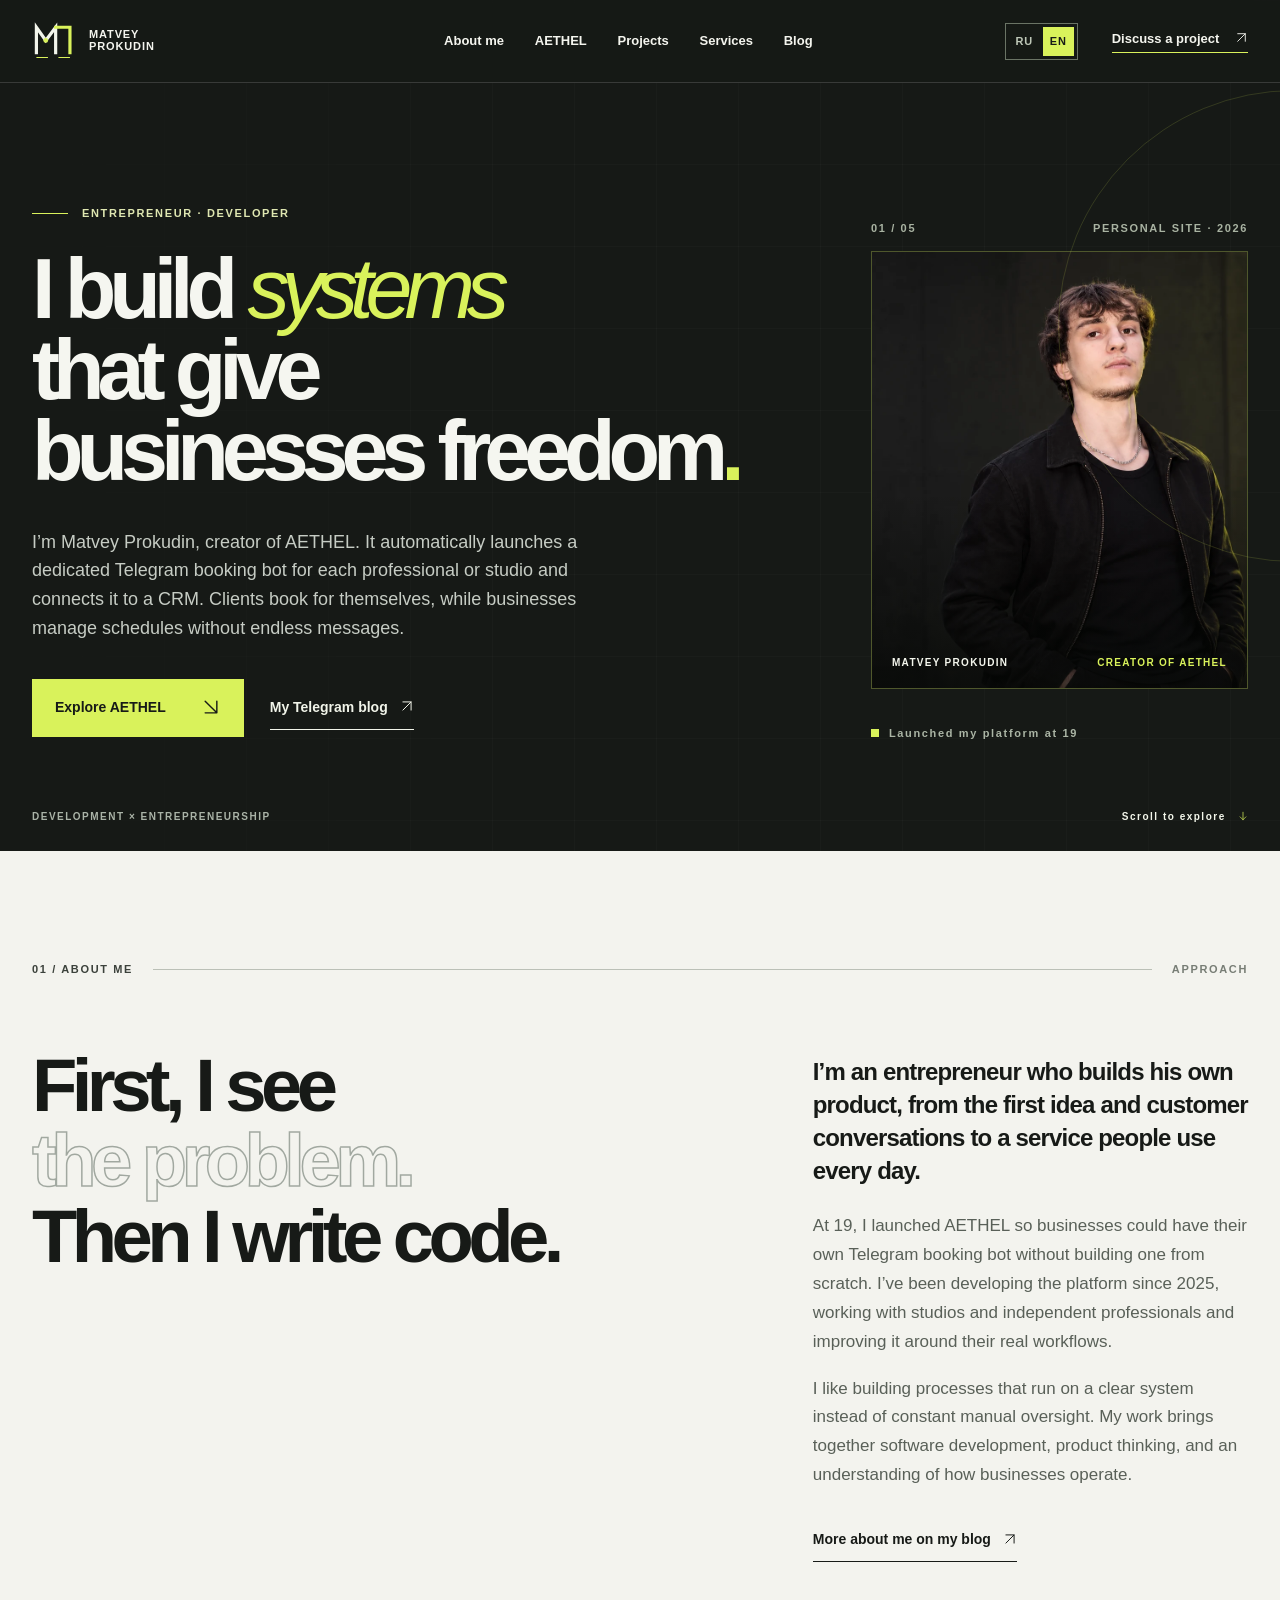
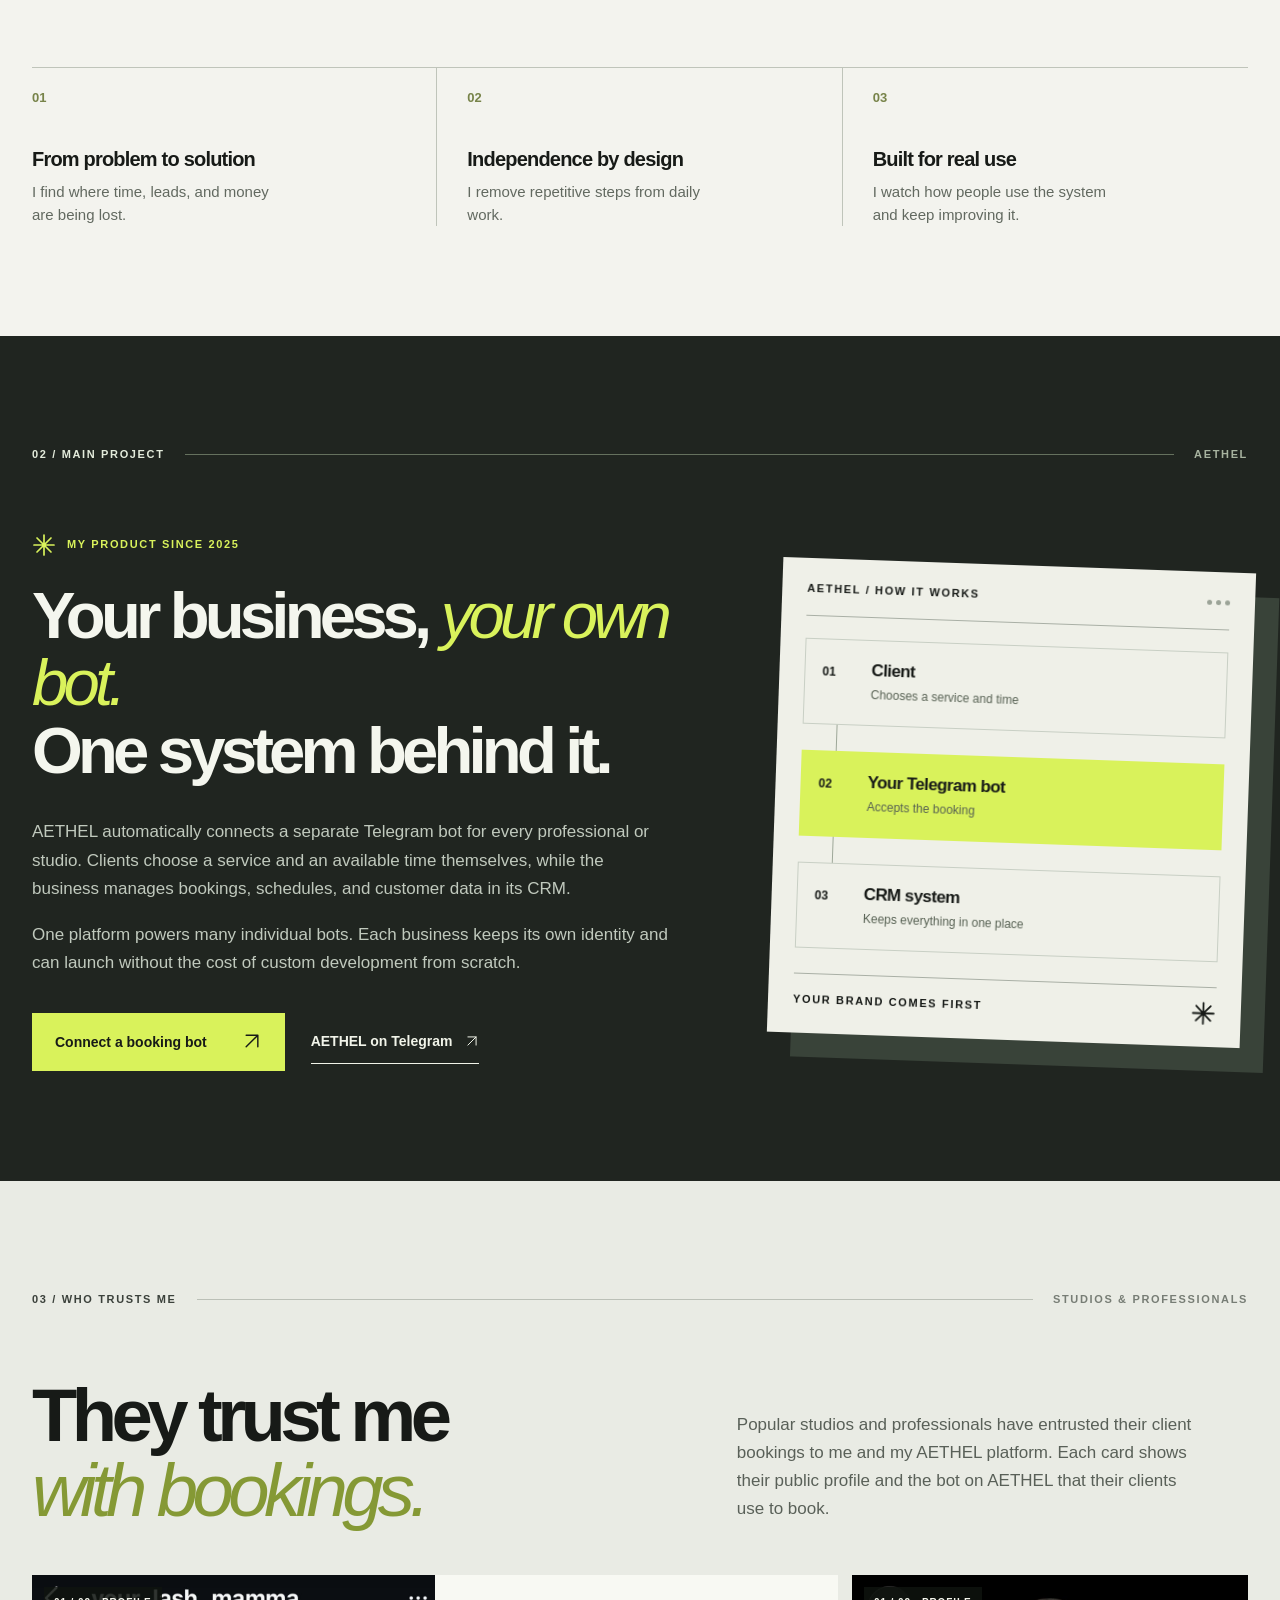
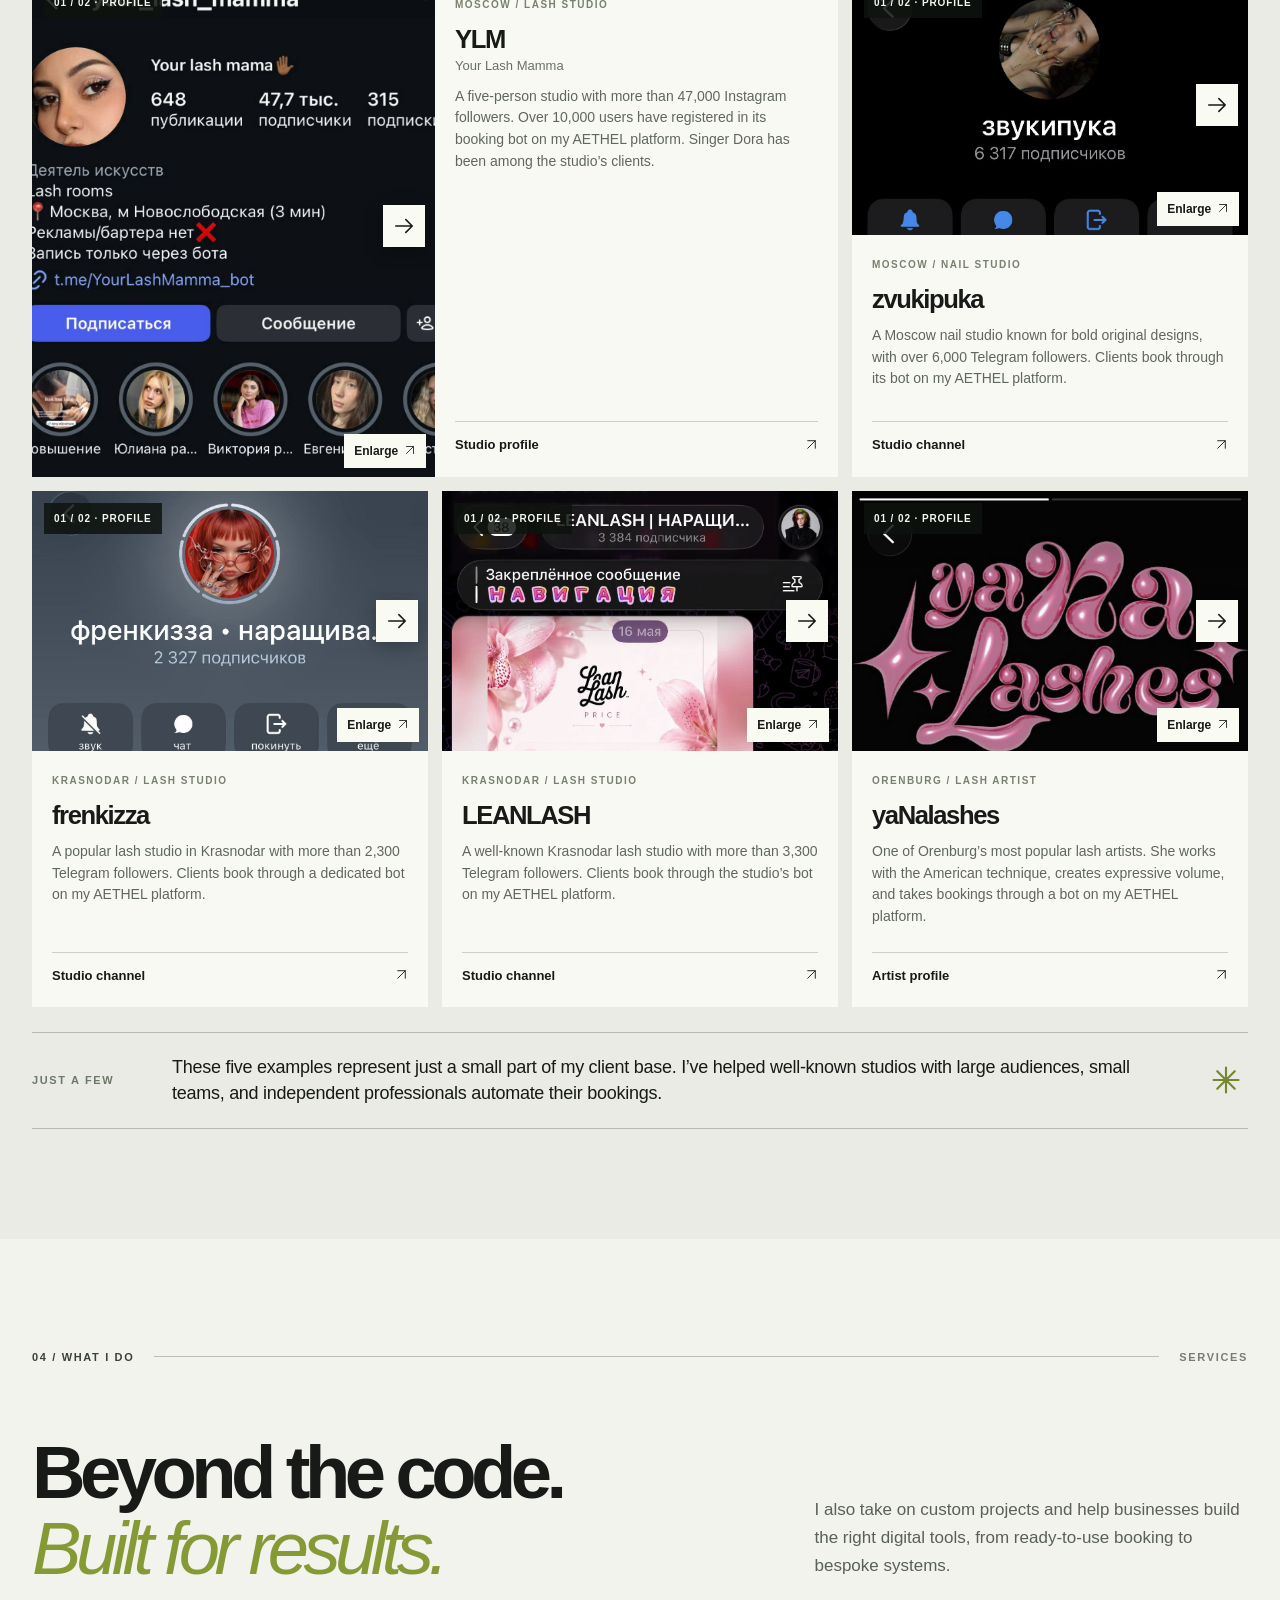
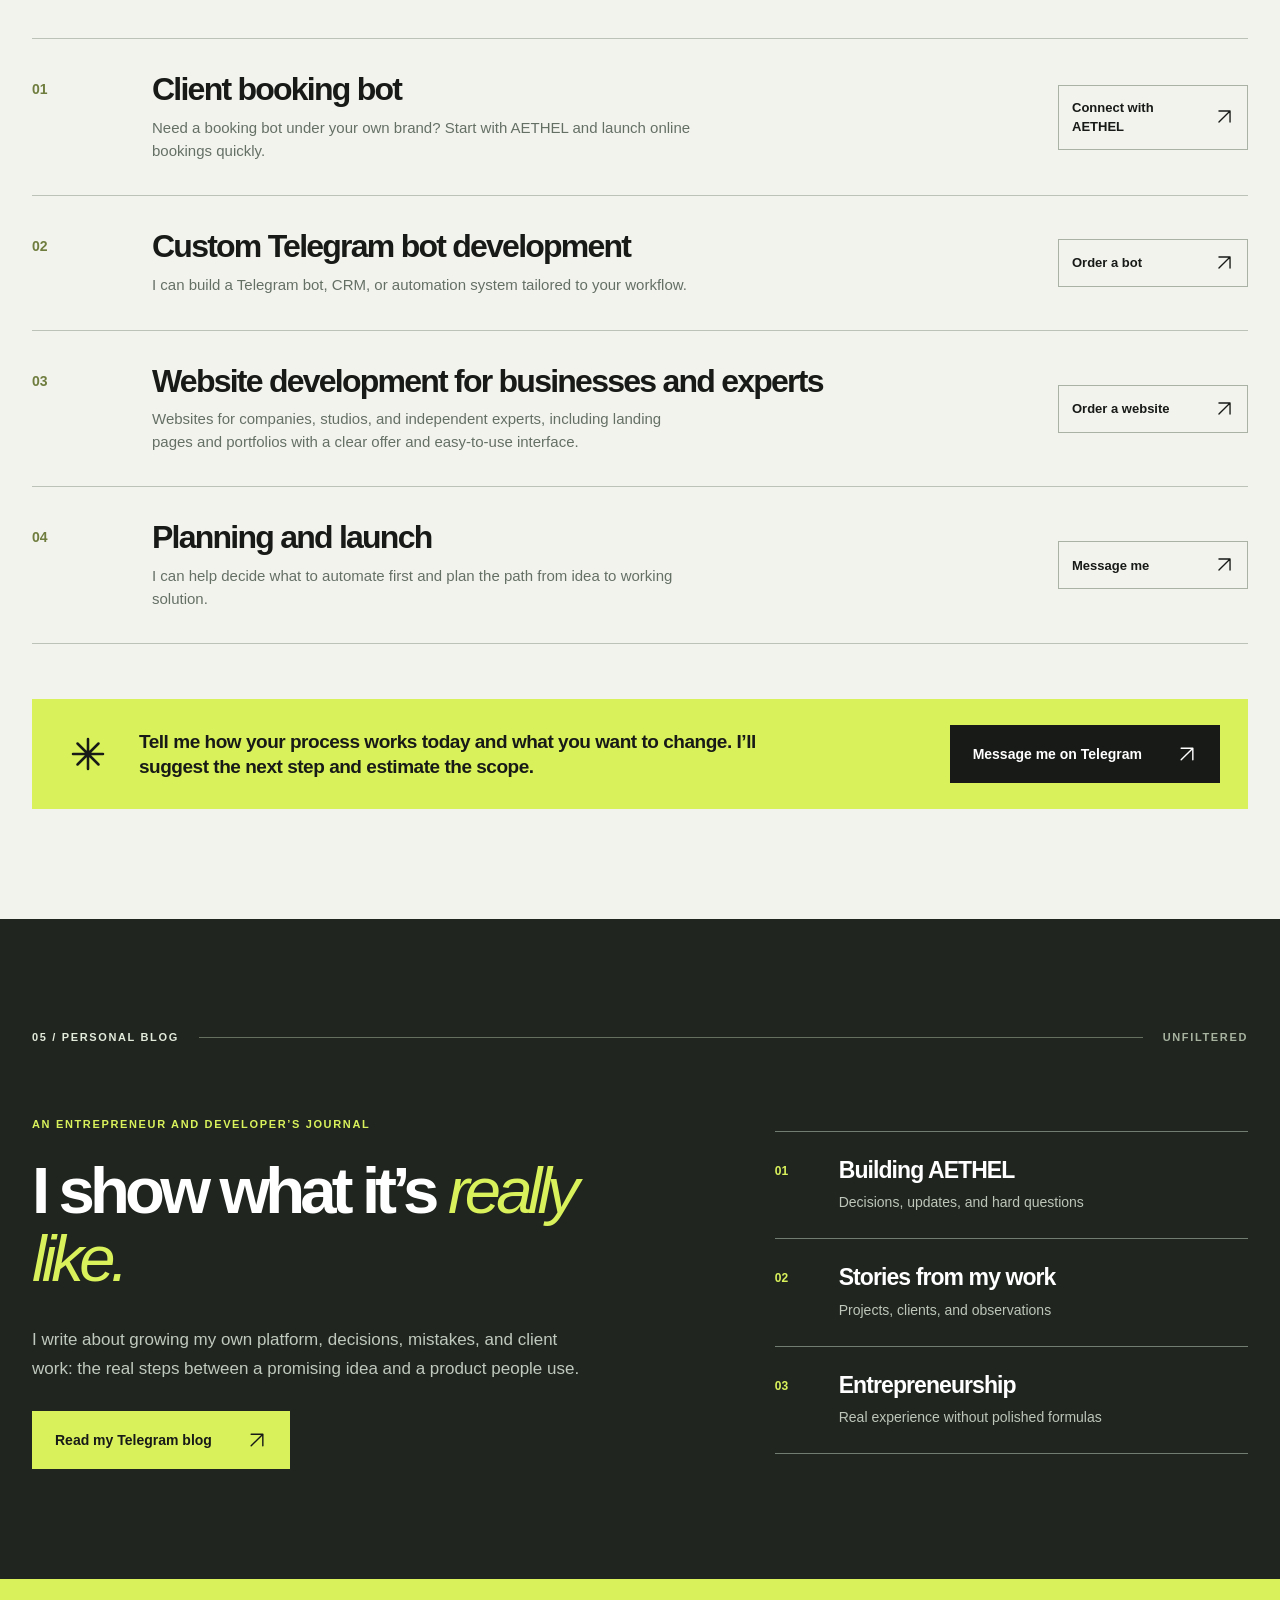
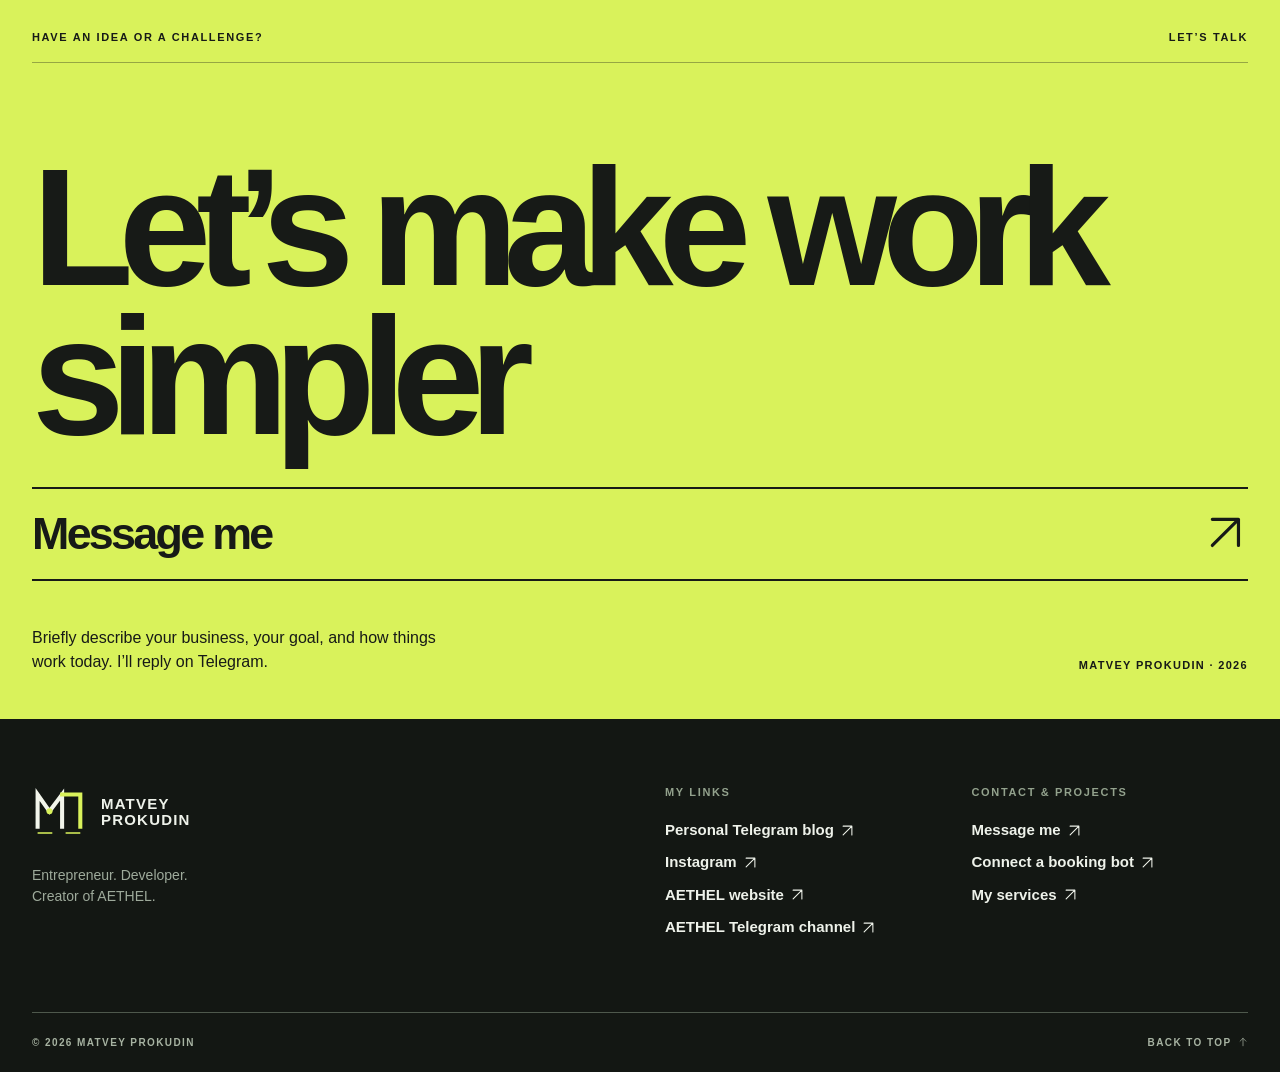
==== commit 8a3b0dc8: "Add files via upload" ====
--- a/en/index.html
+++ b/en/index.html
@@ -2,153 +2,182 @@
 <html lang="en">
 <head>
   <meta charset="utf-8">
+  <!-- Yandex.Metrika counter -->
+  <script type="text/javascript">
+    (function(m,e,t,r,i,k,a){
+        m[i]=m[i]||function(){(m[i].a=m[i].a||[]).push(arguments)};
+        m[i].l=1*new Date();
+        for (var j = 0; j < document.scripts.length; j++) {if (document.scripts[j].src === r) { return; }}
+        k=e.createElement(t),a=e.getElementsByTagName(t)[0],k.async=1,k.src=r,a.parentNode.insertBefore(k,a)
+    })(window, document,'script','https://mc.yandex.ru/metrika/tag.js?id=113586801', 'ym');
+
+    ym(113586801, 'init', {ssr:true, webvisor:true, clickmap:true, ecommerce:"dataLayer", referrer: document.referrer, url: location.href, accurateTrackBounce:true, trackLinks:true});
+  </script>
+  <!-- /Yandex.Metrika counter -->
+  <script src="../analytics.js" defer></script>
   <meta name="viewport" content="width=device-width, initial-scale=1">
   <meta name="theme-color" content="#161916">
-  <meta name="description" content="Matvey Prokudin is an entrepreneur and creator of AETHEL, a platform for branded Telegram booking bots. Custom bots, websites, and business automation.">
-  <meta name="keywords" content="Matvey Prokudin, Prokudin Matvey, Telegram booking bot development, custom Telegram bot, book clients online, website development, business automation, studio CRM, AETHEL">
+  <meta name="description" content="Creator of AETHEL: branded Telegram booking bots for studios and professionals. Custom bot and website development, CRM systems and business automation.">
   <meta name="author" content="Matvey Prokudin">
   <meta property="og:type" content="website">
   <meta property="og:locale" content="en_US">
-  <meta property="og:title" content="Matvey Prokudin — entrepreneur and creator of AETHEL">
-  <meta property="og:description" content="I build platforms, Telegram bots, and websites that help businesses work more independently. Explore my work, services, and blog.">
-  <meta name="twitter:card" content="summary">
-  <title>Matvey Prokudin — Telegram bots, websites, and business automation</title>
+  <meta property="og:title" content="Matvey Prokudin — Telegram bots &amp; website development">
+  <meta property="og:description" content="Creator of AETHEL: branded Telegram booking bots for studios and professionals. Custom bot and website development, CRM systems and business automation.">
+  <meta name="twitter:card" content="summary_large_image">
+  <meta name="twitter:title" content="Matvey Prokudin — Telegram bots &amp; website development">
+  <meta name="twitter:description" content="Creator of AETHEL: branded Telegram booking bots for studios and professionals. Custom bot and website development, CRM systems and business automation.">
+  <meta name="twitter:image" content="https://prokudin-m.ru/assets/matvey-social.jpg">
+  <meta name="twitter:image:alt" content="Portrait of Matvey Prokudin, creator of AETHEL">
+  <meta property="og:url" content="https://prokudin-m.ru/en/">
+  <meta property="og:site_name" content="Matvey Prokudin">
+  <meta property="og:locale:alternate" content="ru_RU">
+  <meta property="og:image" content="https://prokudin-m.ru/assets/matvey-social.jpg">
+  <meta property="og:image:type" content="image/jpeg">
+  <meta property="og:image:width" content="1200">
+  <meta property="og:image:height" content="800">
+  <meta property="og:image:alt" content="Portrait of Matvey Prokudin, creator of AETHEL">
+  <link rel="canonical" href="https://prokudin-m.ru/en/">
+  <link rel="alternate" hreflang="ru" href="https://prokudin-m.ru/">
+  <link rel="alternate" hreflang="en" href="https://prokudin-m.ru/en/">
+  <link rel="alternate" hreflang="x-default" href="https://prokudin-m.ru/">
+  <title>Matvey Prokudin — Telegram bots &amp; website development</title>
   <link rel="icon" type="image/svg+xml" href="../assets/favicon.svg">
   <link rel="stylesheet" href="../style.css">
-  <script type="application/ld+json">{"@context":"https://schema.org","@type":"Person","name":"Matvey Prokudin","alternateName":"Prokudin Matvey","jobTitle":"Entrepreneur and developer","description":"Creator of AETHEL, a platform that powers individual Telegram booking bots on a custom CRM. Builds bots, websites and business automation systems.","knowsAbout":["Telegram bot development","Website development","Business process automation","CRM systems"],"sameAs":["https://t.me/Matvey_Prokudin","https://www.instagram.com/prokudin.matvey/","https://www.aethelbotstore.ru/"]}</script>
+  <script type="application/ld+json">{"@context":"https://schema.org","@graph":[{"@type":"Person","name":"Matvey Prokudin","alternateName":"Prokudin Matvey","jobTitle":"Entrepreneur and developer","description":"Creator of AETHEL, a platform that powers individual Telegram booking bots on a custom CRM. Builds bots, websites and business automation systems.","knowsAbout":["Telegram bot development","Website development","Business process automation","CRM systems"],"sameAs":["https://t.me/Matvey_Prokudin","https://www.instagram.com/prokudin.matvey/"],"@id":"https://prokudin-m.ru/#person","url":"https://prokudin-m.ru/","image":"https://prokudin-m.ru/assets/matvey-social.jpg"},{"@type":"WebSite","@id":"https://prokudin-m.ru/#website","url":"https://prokudin-m.ru/","name":"Matvey Prokudin / Матвей Прокудин","inLanguage":["ru","en"],"publisher":{"@id":"https://prokudin-m.ru/#person"}},{"@type":"ProfilePage","@id":"https://prokudin-m.ru/en/#page","url":"https://prokudin-m.ru/en/","name":"Matvey Prokudin — Telegram bots & website development","description":"Creator of AETHEL: branded Telegram booking bots for studios and professionals. Custom bot and website development, CRM systems and business automation.","inLanguage":"en","isPartOf":{"@id":"https://prokudin-m.ru/#website"},"mainEntity":{"@id":"https://prokudin-m.ru/#person"}}]}</script>
 </head>
-<body>
-  <a class="skip-link" href="#main">Skip to content</a>
+<body data-page-kind="home">
+  <noscript><div><img src="https://mc.yandex.ru/watch/113586801" style="position:absolute; left:-9999px;" alt="" /></div></noscript>
+  <a class="skip-link" href="#main" data-analytics-id="link_01">Skip to content</a>
   <header class="site-header">
     <div class="shell header-inner">
-      <a class="brand" href="#top" aria-label="Matvey Prokudin — home"><img class="brand-mark" src="../assets/logo-mark.svg" alt="" width="44" height="44"><span class="brand-name">MATVEY<br>PROKUDIN</span></a>
+      <a class="brand" href="#top" aria-label="Matvey Prokudin — home" data-analytics-id="link_02"><img class="brand-mark" src="../assets/logo-mark.svg" alt="" width="44" height="44"><span class="brand-name">MATVEY<br>PROKUDIN</span></a>
       <nav class="desktop-nav" aria-label="Main navigation">
-        <a href="#about">About me</a><a href="#aethel">AETHEL</a><a href="#work">Projects</a><a href="#services">Services</a><a href="#blog">Blog</a>
+        <a href="#about" data-analytics-id="link_03">About me</a><a href="#aethel" data-analytics-id="link_04">AETHEL</a><a href="#work" data-analytics-id="link_05">Projects</a><a href="#services" data-analytics-id="link_06">Services</a><a href="#blog" data-analytics-id="link_07">Blog</a>
       </nav>
-      <nav class="language-switch" aria-label="Website language"><a href="../" lang="ru" data-lang-link>RU</a><a href="./" lang="en" aria-current="page">EN</a></nav>
-      <a class="header-contact" href="https://t.me/prokudin_matvey" target="_blank" rel="noopener noreferrer">Discuss a project <span aria-hidden="true">↗</span></a>
+      <nav class="language-switch" aria-label="Website language"><a href="../" lang="ru" data-lang-link data-analytics-id="link_08">RU</a><a href="./" lang="en" aria-current="page" data-analytics-id="link_09">EN</a></nav>
+      <a class="header-contact" href="https://t.me/prokudin_matvey" target="_blank" rel="noopener noreferrer" data-analytics-id="link_10" data-analytics-goal="contact_telegram">Discuss a project <span aria-hidden="true"><svg class="icon icon-arrow icon-arrow-up-right" xmlns="http://www.w3.org/2000/svg" viewBox="0 0 24 24" width="24" height="24" fill="none" stroke="currentColor" stroke-width="1.7" stroke-linecap="round" stroke-linejoin="round" aria-hidden="true" focusable="false"><path d="M5 19 19 5M5 5h14v14"></path></svg></span></a>
       <button class="menu-toggle" type="button" aria-expanded="false" aria-controls="mobile-menu" aria-label="Open menu"><span></span><span></span></button>
     </div>
     <nav class="mobile-nav" id="mobile-menu" aria-label="Mobile navigation" hidden>
-      <a href="#about">About me</a><a href="#aethel">AETHEL</a><a href="#work">Projects</a><a href="#services">Services</a><a href="#blog">Blog</a><a href="#contact">Contact</a>
+      <a href="#about" data-analytics-id="link_11">About me</a><a href="#aethel" data-analytics-id="link_12">AETHEL</a><a href="#work" data-analytics-id="link_13">Projects</a><a href="#services" data-analytics-id="link_14">Services</a><a href="#blog" data-analytics-id="link_15">Blog</a><a href="#contact" data-analytics-id="link_16">Contact</a>
     </nav>
   </header>
 
   <main id="main">
-    <section class="hero" id="top" aria-labelledby="hero-title">
+    <section class="hero" id="top" aria-labelledby="hero-title" data-analytics-section="top">
       <div class="hero-grid" aria-hidden="true"></div>
       <div class="shell hero-inner">
         <div class="hero-copy">
           <div class="eyebrow hero-eyebrow"><span class="eyebrow-line"></span> ENTREPRENEUR · DEVELOPER</div>
           <h1 id="hero-title">I build <em>systems</em><br>that give<br>businesses freedom<span class="accent-period">.</span></h1>
           <p class="hero-lead">I’m Matvey Prokudin, creator of AETHEL. It automatically launches a dedicated Telegram booking bot for each professional or studio and connects it to a CRM. Clients book for themselves, while businesses manage schedules without endless messages.</p>
-          <div class="hero-actions"><a class="button button-lime" href="#aethel">Explore AETHEL <span aria-hidden="true">↘</span></a><a class="text-link light-link" href="https://t.me/Matvey_Prokudin" target="_blank" rel="noopener noreferrer">My Telegram blog <span aria-hidden="true">↗</span></a></div>
+          <div class="hero-actions"><a class="button button-lime" href="#aethel" data-analytics-id="link_17">Explore AETHEL <span aria-hidden="true"><svg class="icon icon-arrow icon-arrow-down-right" xmlns="http://www.w3.org/2000/svg" viewBox="0 0 24 24" width="24" height="24" fill="none" stroke="currentColor" stroke-width="1.7" stroke-linecap="round" stroke-linejoin="round" aria-hidden="true" focusable="false"><path d="M5 5 19 19M5 19h14V5"></path></svg></span></a><a class="text-link light-link" href="https://t.me/Matvey_Prokudin" target="_blank" rel="noopener noreferrer" data-analytics-id="link_18" data-analytics-goal="blog_telegram">My Telegram blog <span aria-hidden="true"><svg class="icon icon-arrow icon-arrow-up-right" xmlns="http://www.w3.org/2000/svg" viewBox="0 0 24 24" width="24" height="24" fill="none" stroke="currentColor" stroke-width="1.7" stroke-linecap="round" stroke-linejoin="round" aria-hidden="true" focusable="false"><path d="M5 19 19 5M5 5h14v14"></path></svg></span></a></div>
         </div>
         <div class="hero-aside" aria-label="About me at a glance">
           <div class="hero-index"><span>01 / 05</span><span>PERSONAL SITE · 2026</span></div>
-          <figure class="hero-portrait"><img src="../assets/matvey-hero.png" alt="Matvey Prokudin wearing a black jacket against a dark background" width="1536" height="1024" fetchpriority="high"><figcaption><span>MATVEY PROKUDIN</span><span>CREATOR OF AETHEL</span></figcaption></figure>
+          <figure class="hero-portrait"><img src="../assets/matvey-hero.webp" alt="Matvey Prokudin wearing a black jacket against a dark background" width="1536" height="1024" fetchpriority="high"><figcaption><span>MATVEY PROKUDIN</span><span>CREATOR OF AETHEL</span></figcaption></figure>
           <div class="hero-footnote"><span class="tiny-square"></span> Launched my platform at 19</div>
         </div>
       </div>
-      <div class="shell hero-bottom"><span>DEVELOPMENT × ENTREPRENEURSHIP</span><a href="#about">Scroll to explore <span aria-hidden="true">↓</span></a></div>
+      <div class="shell hero-bottom"><span>DEVELOPMENT × ENTREPRENEURSHIP</span><a href="#about" data-analytics-id="link_19">Scroll to explore <span aria-hidden="true"><svg class="icon icon-arrow icon-arrow-down" xmlns="http://www.w3.org/2000/svg" viewBox="0 0 24 24" width="24" height="24" fill="none" stroke="currentColor" stroke-width="1.7" stroke-linecap="round" stroke-linejoin="round" aria-hidden="true" focusable="false"><path d="M12 3v18M5 14l7 7 7-7"></path></svg></span></a></div>
     </section>
 
-    <section class="section about-section" id="about" aria-labelledby="about-title">
+    <section class="section about-section" id="about" aria-labelledby="about-title" data-analytics-section="about">
       <div class="shell">
         <div class="section-head"><span class="section-no">01 / ABOUT ME</span><span class="section-rule"></span><span class="section-side">APPROACH</span></div>
         <div class="about-layout">
           <div class="about-heading" data-code-reveal><div class="code-reveal" aria-hidden="true"><span><i>const</i> problem = <b>business.process</b>;</span><span><i>if</i> (manualWork) <b>automate</b>();</span><span><i>for</i> (client <b>of</b> clients) {</span><span>&nbsp;&nbsp;system.<b>simplify</b>(client);</span><span>}</span></div><h2 class="display-title" id="about-title">First, I see<br><span class="outline-word">the problem.</span><br>Then I write code.</h2></div>
-          <div class="about-content"><p class="lead-copy">I’m an entrepreneur who builds his own product, from the first idea and customer conversations to a service people use every day.</p><p>At 19, I launched AETHEL so businesses could have their own Telegram booking bot without building one from scratch. I’ve been developing the platform since 2025, working with studios and independent professionals and improving it around their real workflows.</p><p>I like building processes that run on a clear system instead of constant manual oversight. My work brings together software development, product thinking, and an understanding of how businesses operate.</p><a class="text-link dark-link" href="https://t.me/Matvey_Prokudin" target="_blank" rel="noopener noreferrer">More about me on my blog <span aria-hidden="true">↗</span></a></div>
+          <div class="about-content"><p class="lead-copy">I’m an entrepreneur who builds his own product, from the first idea and customer conversations to a service people use every day.</p><p>At 19, I launched AETHEL so businesses could have their own Telegram booking bot without building one from scratch. I’ve been developing the platform since 2025, working with studios and independent professionals and improving it around their real workflows.</p><p>I like building processes that run on a clear system instead of constant manual oversight. My work brings together software development, product thinking, and an understanding of how businesses operate.</p><a class="text-link dark-link" href="https://t.me/Matvey_Prokudin" target="_blank" rel="noopener noreferrer" data-analytics-id="link_20" data-analytics-goal="blog_telegram">More about me on my blog <span aria-hidden="true"><svg class="icon icon-arrow icon-arrow-up-right" xmlns="http://www.w3.org/2000/svg" viewBox="0 0 24 24" width="24" height="24" fill="none" stroke="currentColor" stroke-width="1.7" stroke-linecap="round" stroke-linejoin="round" aria-hidden="true" focusable="false"><path d="M5 19 19 5M5 5h14v14"></path></svg></span></a></div>
         </div>
         <div class="principles" aria-label="My approach"><div><span>01</span><strong>From problem to solution</strong><p>I find where time, leads, and money are being lost.</p></div><div><span>02</span><strong>Independence by design</strong><p>I remove repetitive steps from daily work.</p></div><div><span>03</span><strong>Built for real use</strong><p>I watch how people use the system and keep improving it.</p></div></div>
       </div>
     </section>
 
-    <section class="section aethel-section" id="aethel" aria-labelledby="aethel-title">
+    <section class="section aethel-section" id="aethel" aria-labelledby="aethel-title" data-analytics-section="aethel">
       <div class="shell">
         <div class="section-head section-head-dark"><span class="section-no">02 / MAIN PROJECT</span><span class="section-rule"></span><span class="section-side">AETHEL</span></div>
         <div class="aethel-layout">
-          <div class="aethel-copy"><div class="product-kicker"><span class="product-spark" aria-hidden="true">✳</span> MY PRODUCT SINCE 2025</div><h2 id="aethel-title">Your business, <em>your own bot.</em><br>One system behind it.</h2><p>AETHEL automatically connects a separate Telegram bot for every professional or studio. Clients choose a service and an available time themselves, while the business manages bookings, schedules, and customer data in its CRM.</p><p>One platform powers many individual bots. Each business keeps its own identity and can launch without the cost of custom development from scratch.</p><div class="product-actions"><a class="button button-lime" href="https://www.aethelbotstore.ru/" target="_blank" rel="noopener noreferrer">Connect a booking bot <span aria-hidden="true">↗</span></a><a class="text-link light-link" href="https://t.me/AETHEL_bots" target="_blank" rel="noopener noreferrer">AETHEL on Telegram <span aria-hidden="true">↗</span></a></div></div>
-          <div class="system-visual" aria-label="How AETHEL works"><div class="visual-header"><span>AETHEL / HOW IT WORKS</span><span class="visual-dots" aria-hidden="true"><i></i><i></i><i></i></span></div><div class="flow-list"><div class="flow-row"><b>01</b><span>Client</span><strong>Chooses a service and time</strong></div><div class="flow-line" aria-hidden="true"></div><div class="flow-row active"><b>02</b><span>Your Telegram bot</span><strong>Accepts the booking</strong></div><div class="flow-line" aria-hidden="true"></div><div class="flow-row"><b>03</b><span>CRM system</span><strong>Keeps everything in one place</strong></div></div><div class="visual-footer"><span>YOUR BRAND COMES FIRST</span><span aria-hidden="true">✳</span></div></div>
+          <div class="aethel-copy"><div class="product-kicker"><span class="product-spark" aria-hidden="true"><svg class="icon icon-spark icon-spark" xmlns="http://www.w3.org/2000/svg" viewBox="0 0 24 24" width="24" height="24" fill="none" stroke="currentColor" stroke-width="1.7" stroke-linecap="round" stroke-linejoin="round" aria-hidden="true" focusable="false"><path d="M12 2v20M2 12h20M5 5l14 14M5 19 19 5"></path></svg></span> MY PRODUCT SINCE 2025</div><h2 id="aethel-title">Your business, <em>your own bot.</em><br>One system behind it.</h2><p>AETHEL automatically connects a separate Telegram bot for every professional or studio. Clients choose a service and an available time themselves, while the business manages bookings, schedules, and customer data in its CRM.</p><p>One platform powers many individual bots. Each business keeps its own identity and can launch without the cost of custom development from scratch.</p><div class="product-actions"><a class="button button-lime" href="https://www.aethelbotstore.ru/" target="_blank" rel="noopener noreferrer" data-analytics-id="link_21" data-analytics-goal="aethel_connect">Connect a booking bot <span aria-hidden="true"><svg class="icon icon-arrow icon-arrow-up-right" xmlns="http://www.w3.org/2000/svg" viewBox="0 0 24 24" width="24" height="24" fill="none" stroke="currentColor" stroke-width="1.7" stroke-linecap="round" stroke-linejoin="round" aria-hidden="true" focusable="false"><path d="M5 19 19 5M5 5h14v14"></path></svg></span></a><a class="text-link light-link" href="https://t.me/AETHEL_bots" target="_blank" rel="noopener noreferrer" data-analytics-id="link_22" data-analytics-goal="aethel_channel">AETHEL on Telegram <span aria-hidden="true"><svg class="icon icon-arrow icon-arrow-up-right" xmlns="http://www.w3.org/2000/svg" viewBox="0 0 24 24" width="24" height="24" fill="none" stroke="currentColor" stroke-width="1.7" stroke-linecap="round" stroke-linejoin="round" aria-hidden="true" focusable="false"><path d="M5 19 19 5M5 5h14v14"></path></svg></span></a></div></div>
+          <div class="system-visual" aria-label="How AETHEL works"><div class="visual-header"><span>AETHEL / HOW IT WORKS</span><span class="visual-dots" aria-hidden="true"><i></i><i></i><i></i></span></div><div class="flow-list"><div class="flow-row"><b>01</b><span>Client</span><strong>Chooses a service and time</strong></div><div class="flow-line" aria-hidden="true"></div><div class="flow-row active"><b>02</b><span>Your Telegram bot</span><strong>Accepts the booking</strong></div><div class="flow-line" aria-hidden="true"></div><div class="flow-row"><b>03</b><span>CRM system</span><strong>Keeps everything in one place</strong></div></div><div class="visual-footer"><span>YOUR BRAND COMES FIRST</span><span aria-hidden="true"><svg class="icon icon-spark icon-spark" xmlns="http://www.w3.org/2000/svg" viewBox="0 0 24 24" width="24" height="24" fill="none" stroke="currentColor" stroke-width="1.7" stroke-linecap="round" stroke-linejoin="round" aria-hidden="true" focusable="false"><path d="M12 2v20M2 12h20M5 5l14 14M5 19 19 5"></path></svg></span></div></div>
         </div>
       </div>
     </section>
 
-    <section class="section proof-section" id="work" aria-labelledby="work-title">
+    <section class="section proof-section" id="work" aria-labelledby="work-title" data-analytics-section="work">
       <div class="shell">
         <div class="section-head"><span class="section-no">03 / WHO TRUSTS ME</span><span class="section-rule"></span><span class="section-side">STUDIOS & PROFESSIONALS</span></div>
         <div class="proof-intro"><h2 class="display-title" id="work-title">They trust me<br><em>with bookings.</em></h2><p>Popular studios and professionals have entrusted their client bookings to me and my AETHEL platform. Each card shows their public profile and the bot on AETHEL that their clients use to book.</p></div>
         <div class="proof-grid">
-          <article class="proof-card proof-card-featured">
+          <article class="proof-card proof-card-featured" data-analytics-client="ylm">
             <div class="proof-image" data-carousel aria-label="YLM studio profile and booking bot screenshots">
-              <div class="proof-slide"><img src="../assets/ylm.jpg" alt="YLM Instagram profile showing an audience of 47.7 thousand" loading="lazy"></div>
-              <div class="proof-slide proof-slide-bot" hidden><img src="../assets/ylm-bot.jpg" alt="YLM Telegram bot for lash appointments" loading="lazy"></div>
+              <div class="proof-slide"><img src="../assets/ylm.jpg" alt="YLM Instagram profile showing an audience of 47.7 thousand" loading="lazy" width="1171" height="1306"></div>
+              <div class="proof-slide proof-slide-bot" hidden><img src="../assets/ylm-bot.jpg" alt="YLM Telegram bot for lash appointments" loading="lazy" width="1178" height="2287"></div>
               <span class="proof-count" aria-live="polite">01 / 02 · PROFILE</span>
-              <button class="slide-arrow slide-prev" type="button" aria-label="Show YLM profile" hidden>←</button><button class="slide-arrow slide-next" type="button" aria-label="Show YLM bot">→</button>
-              <button type="button" class="view-image" aria-label="Enlarge current YLM image">Enlarge <span aria-hidden="true">↗</span></button>
+              <button class="slide-arrow slide-prev" type="button" aria-label="Show YLM profile" hidden><svg class="icon icon-arrow icon-arrow-left" xmlns="http://www.w3.org/2000/svg" viewBox="0 0 24 24" width="24" height="24" fill="none" stroke="currentColor" stroke-width="1.7" stroke-linecap="round" stroke-linejoin="round" aria-hidden="true" focusable="false"><path d="M21 12H3M10 5l-7 7 7 7"></path></svg></button><button class="slide-arrow slide-next" type="button" aria-label="Show YLM bot"><svg class="icon icon-arrow icon-arrow-right" xmlns="http://www.w3.org/2000/svg" viewBox="0 0 24 24" width="24" height="24" fill="none" stroke="currentColor" stroke-width="1.7" stroke-linecap="round" stroke-linejoin="round" aria-hidden="true" focusable="false"><path d="M3 12h18M14 5l7 7-7 7"></path></svg></button>
+              <button type="button" class="view-image" aria-label="Enlarge current YLM image">Enlarge <span aria-hidden="true"><svg class="icon icon-arrow icon-arrow-up-right" xmlns="http://www.w3.org/2000/svg" viewBox="0 0 24 24" width="24" height="24" fill="none" stroke="currentColor" stroke-width="1.7" stroke-linecap="round" stroke-linejoin="round" aria-hidden="true" focusable="false"><path d="M5 19 19 5M5 5h14v14"></path></svg></span></button>
             </div>
-            <div class="proof-info"><span>MOSCOW / LASH STUDIO</span><h3>YLM <small>Your Lash Mamma</small></h3><p>A five-person studio with more than 47,000 Instagram followers. Over 10,000 users have registered in its booking bot on my AETHEL platform. Singer Dora has been among the studio’s clients.</p><a href="https://www.instagram.com/your_lash_mamma/" target="_blank" rel="noopener noreferrer">Studio profile <span aria-hidden="true">↗</span></a></div>
+            <div class="proof-info"><span>MOSCOW / LASH STUDIO</span><h3>YLM <small>Your Lash Mamma</small></h3><p>A five-person studio with more than 47,000 Instagram followers. Over 10,000 users have registered in its booking bot on my AETHEL platform. Singer Dora has been among the studio’s clients.</p><a href="https://www.instagram.com/your_lash_mamma/" target="_blank" rel="noopener noreferrer" data-analytics-id="link_23" data-analytics-goal="client_profile">Studio profile <span aria-hidden="true"><svg class="icon icon-arrow icon-arrow-up-right" xmlns="http://www.w3.org/2000/svg" viewBox="0 0 24 24" width="24" height="24" fill="none" stroke="currentColor" stroke-width="1.7" stroke-linecap="round" stroke-linejoin="round" aria-hidden="true" focusable="false"><path d="M5 19 19 5M5 5h14v14"></path></svg></span></a></div>
           </article>
-          <article class="proof-card">
+          <article class="proof-card" data-analytics-client="zvukipuka">
             <div class="proof-image" data-carousel aria-label="zvukipuka studio profile and booking bot screenshots">
-              <div class="proof-slide"><img src="../assets/zvukipuka.jpg" alt="zvukipuka Telegram channel with more than 6,000 followers" loading="lazy"></div>
-              <div class="proof-slide proof-slide-bot" hidden><img src="../assets/zvukipuka-bot.jpg" alt="zvukipuka Telegram bot for nail appointments" loading="lazy"></div>
+              <div class="proof-slide"><img src="../assets/zvukipuka.jpg" alt="zvukipuka Telegram channel with more than 6,000 followers" loading="lazy" width="1175" height="1601"></div>
+              <div class="proof-slide proof-slide-bot" hidden><img src="../assets/zvukipuka-bot.jpg" alt="zvukipuka Telegram bot for nail appointments" loading="lazy" width="1171" height="2305"></div>
               <span class="proof-count" aria-live="polite">01 / 02 · PROFILE</span>
-              <button class="slide-arrow slide-prev" type="button" aria-label="Show zvukipuka profile" hidden>←</button><button class="slide-arrow slide-next" type="button" aria-label="Show zvukipuka bot">→</button>
-              <button type="button" class="view-image" aria-label="Enlarge current zvukipuka image">Enlarge <span aria-hidden="true">↗</span></button>
+              <button class="slide-arrow slide-prev" type="button" aria-label="Show zvukipuka profile" hidden><svg class="icon icon-arrow icon-arrow-left" xmlns="http://www.w3.org/2000/svg" viewBox="0 0 24 24" width="24" height="24" fill="none" stroke="currentColor" stroke-width="1.7" stroke-linecap="round" stroke-linejoin="round" aria-hidden="true" focusable="false"><path d="M21 12H3M10 5l-7 7 7 7"></path></svg></button><button class="slide-arrow slide-next" type="button" aria-label="Show zvukipuka bot"><svg class="icon icon-arrow icon-arrow-right" xmlns="http://www.w3.org/2000/svg" viewBox="0 0 24 24" width="24" height="24" fill="none" stroke="currentColor" stroke-width="1.7" stroke-linecap="round" stroke-linejoin="round" aria-hidden="true" focusable="false"><path d="M3 12h18M14 5l7 7-7 7"></path></svg></button>
+              <button type="button" class="view-image" aria-label="Enlarge current zvukipuka image">Enlarge <span aria-hidden="true"><svg class="icon icon-arrow icon-arrow-up-right" xmlns="http://www.w3.org/2000/svg" viewBox="0 0 24 24" width="24" height="24" fill="none" stroke="currentColor" stroke-width="1.7" stroke-linecap="round" stroke-linejoin="round" aria-hidden="true" focusable="false"><path d="M5 19 19 5M5 5h14v14"></path></svg></span></button>
             </div>
-            <div class="proof-info"><span>MOSCOW / NAIL STUDIO</span><h3>zvukipuka</h3><p>A Moscow nail studio known for bold original designs, with over 6,000 Telegram followers. Clients book through its bot on my AETHEL platform.</p><a href="https://t.me/arishazvukipuka" target="_blank" rel="noopener noreferrer">Studio channel <span aria-hidden="true">↗</span></a></div>
+            <div class="proof-info"><span>MOSCOW / NAIL STUDIO</span><h3>zvukipuka</h3><p>A Moscow nail studio known for bold original designs, with over 6,000 Telegram followers. Clients book through its bot on my AETHEL platform.</p><a href="https://t.me/arishazvukipuka" target="_blank" rel="noopener noreferrer" data-analytics-id="link_24" data-analytics-goal="client_profile">Studio channel <span aria-hidden="true"><svg class="icon icon-arrow icon-arrow-up-right" xmlns="http://www.w3.org/2000/svg" viewBox="0 0 24 24" width="24" height="24" fill="none" stroke="currentColor" stroke-width="1.7" stroke-linecap="round" stroke-linejoin="round" aria-hidden="true" focusable="false"><path d="M5 19 19 5M5 5h14v14"></path></svg></span></a></div>
           </article>
-          <article class="proof-card">
+          <article class="proof-card" data-analytics-client="frenkizza">
             <div class="proof-image" data-carousel aria-label="frenkizza studio profile and booking bot screenshots">
-              <div class="proof-slide"><img src="../assets/frenkizza.jpg" alt="frenkizza Telegram channel with more than 2,300 followers" loading="lazy"></div>
-              <div class="proof-slide proof-slide-bot" hidden><img src="../assets/frenkizza-bot.jpg" alt="frenkizza Telegram bot for lash appointments" loading="lazy"></div>
+              <div class="proof-slide"><img src="../assets/frenkizza.jpg" alt="frenkizza Telegram channel with more than 2,300 followers" loading="lazy" width="1179" height="1606"></div>
+              <div class="proof-slide proof-slide-bot" hidden><img src="../assets/frenkizza-bot.jpg" alt="frenkizza Telegram bot for lash appointments" loading="lazy" width="1179" height="2301"></div>
               <span class="proof-count" aria-live="polite">01 / 02 · PROFILE</span>
-              <button class="slide-arrow slide-prev" type="button" aria-label="Show frenkizza profile" hidden>←</button><button class="slide-arrow slide-next" type="button" aria-label="Show frenkizza bot">→</button>
-              <button type="button" class="view-image" aria-label="Enlarge current frenkizza image">Enlarge <span aria-hidden="true">↗</span></button>
+              <button class="slide-arrow slide-prev" type="button" aria-label="Show frenkizza profile" hidden><svg class="icon icon-arrow icon-arrow-left" xmlns="http://www.w3.org/2000/svg" viewBox="0 0 24 24" width="24" height="24" fill="none" stroke="currentColor" stroke-width="1.7" stroke-linecap="round" stroke-linejoin="round" aria-hidden="true" focusable="false"><path d="M21 12H3M10 5l-7 7 7 7"></path></svg></button><button class="slide-arrow slide-next" type="button" aria-label="Show frenkizza bot"><svg class="icon icon-arrow icon-arrow-right" xmlns="http://www.w3.org/2000/svg" viewBox="0 0 24 24" width="24" height="24" fill="none" stroke="currentColor" stroke-width="1.7" stroke-linecap="round" stroke-linejoin="round" aria-hidden="true" focusable="false"><path d="M3 12h18M14 5l7 7-7 7"></path></svg></button>
+              <button type="button" class="view-image" aria-label="Enlarge current frenkizza image">Enlarge <span aria-hidden="true"><svg class="icon icon-arrow icon-arrow-up-right" xmlns="http://www.w3.org/2000/svg" viewBox="0 0 24 24" width="24" height="24" fill="none" stroke="currentColor" stroke-width="1.7" stroke-linecap="round" stroke-linejoin="round" aria-hidden="true" focusable="false"><path d="M5 19 19 5M5 5h14v14"></path></svg></span></button>
             </div>
-            <div class="proof-info"><span>KRASNODAR / LASH STUDIO</span><h3>frenkizza</h3><p>A popular lash studio in Krasnodar with more than 2,300 Telegram followers. Clients book through a dedicated bot on my AETHEL platform.</p><a href="https://t.me/frenkizza" target="_blank" rel="noopener noreferrer">Studio channel <span aria-hidden="true">↗</span></a></div>
+            <div class="proof-info"><span>KRASNODAR / LASH STUDIO</span><h3>frenkizza</h3><p>A popular lash studio in Krasnodar with more than 2,300 Telegram followers. Clients book through a dedicated bot on my AETHEL platform.</p><a href="https://t.me/frenkizza" target="_blank" rel="noopener noreferrer" data-analytics-id="link_25" data-analytics-goal="client_profile">Studio channel <span aria-hidden="true"><svg class="icon icon-arrow icon-arrow-up-right" xmlns="http://www.w3.org/2000/svg" viewBox="0 0 24 24" width="24" height="24" fill="none" stroke="currentColor" stroke-width="1.7" stroke-linecap="round" stroke-linejoin="round" aria-hidden="true" focusable="false"><path d="M5 19 19 5M5 5h14v14"></path></svg></span></a></div>
           </article>
-          <article class="proof-card">
+          <article class="proof-card" data-analytics-client="leanlash">
             <div class="proof-image" data-carousel aria-label="LEANLASH studio profile and booking bot screenshots">
-              <div class="proof-slide"><img src="../assets/leanlash.jpg" alt="LEANLASH Telegram channel with more than 3,300 followers" loading="lazy"></div>
-              <div class="proof-slide proof-slide-bot" hidden><img src="../assets/leanlash-bot.jpg" alt="LEANLASH Telegram booking bot" loading="lazy"></div>
+              <div class="proof-slide"><img src="../assets/leanlash.jpg" alt="LEANLASH Telegram channel with more than 3,300 followers" loading="lazy" width="1173" height="2181"></div>
+              <div class="proof-slide proof-slide-bot" hidden><img src="../assets/leanlash-bot.jpg" alt="LEANLASH Telegram booking bot" loading="lazy" width="1175" height="2274"></div>
               <span class="proof-count" aria-live="polite">01 / 02 · PROFILE</span>
-              <button class="slide-arrow slide-prev" type="button" aria-label="Show LEANLASH profile" hidden>←</button><button class="slide-arrow slide-next" type="button" aria-label="Show LEANLASH bot">→</button>
-              <button type="button" class="view-image" aria-label="Enlarge current LEANLASH image">Enlarge <span aria-hidden="true">↗</span></button>
+              <button class="slide-arrow slide-prev" type="button" aria-label="Show LEANLASH profile" hidden><svg class="icon icon-arrow icon-arrow-left" xmlns="http://www.w3.org/2000/svg" viewBox="0 0 24 24" width="24" height="24" fill="none" stroke="currentColor" stroke-width="1.7" stroke-linecap="round" stroke-linejoin="round" aria-hidden="true" focusable="false"><path d="M21 12H3M10 5l-7 7 7 7"></path></svg></button><button class="slide-arrow slide-next" type="button" aria-label="Show LEANLASH bot"><svg class="icon icon-arrow icon-arrow-right" xmlns="http://www.w3.org/2000/svg" viewBox="0 0 24 24" width="24" height="24" fill="none" stroke="currentColor" stroke-width="1.7" stroke-linecap="round" stroke-linejoin="round" aria-hidden="true" focusable="false"><path d="M3 12h18M14 5l7 7-7 7"></path></svg></button>
+              <button type="button" class="view-image" aria-label="Enlarge current LEANLASH image">Enlarge <span aria-hidden="true"><svg class="icon icon-arrow icon-arrow-up-right" xmlns="http://www.w3.org/2000/svg" viewBox="0 0 24 24" width="24" height="24" fill="none" stroke="currentColor" stroke-width="1.7" stroke-linecap="round" stroke-linejoin="round" aria-hidden="true" focusable="false"><path d="M5 19 19 5M5 5h14v14"></path></svg></span></button>
             </div>
-            <div class="proof-info"><span>KRASNODAR / LASH STUDIO</span><h3>LEANLASH</h3><p>A well-known Krasnodar lash studio with more than 3,300 Telegram followers. Clients book through the studio’s bot on my AETHEL platform.</p><a href="https://t.me/leanlash" target="_blank" rel="noopener noreferrer">Studio channel <span aria-hidden="true">↗</span></a></div>
+            <div class="proof-info"><span>KRASNODAR / LASH STUDIO</span><h3>LEANLASH</h3><p>A well-known Krasnodar lash studio with more than 3,300 Telegram followers. Clients book through the studio’s bot on my AETHEL platform.</p><a href="https://t.me/leanlash" target="_blank" rel="noopener noreferrer" data-analytics-id="link_26" data-analytics-goal="client_profile">Studio channel <span aria-hidden="true"><svg class="icon icon-arrow icon-arrow-up-right" xmlns="http://www.w3.org/2000/svg" viewBox="0 0 24 24" width="24" height="24" fill="none" stroke="currentColor" stroke-width="1.7" stroke-linecap="round" stroke-linejoin="round" aria-hidden="true" focusable="false"><path d="M5 19 19 5M5 5h14v14"></path></svg></span></a></div>
           </article>
-          <article class="proof-card">
+          <article class="proof-card" data-analytics-client="yanalashes">
             <div class="proof-image" data-carousel aria-label="yaNalashes profile and booking bot screenshots">
-              <div class="proof-slide"><img src="../assets/yanalashes.jpg" alt="yaNalashes profile, a lash artist from Orenburg" loading="lazy"></div>
-              <div class="proof-slide proof-slide-bot" hidden><img src="../assets/yanalashes-bot.jpg" alt="yaNalashes Telegram booking bot" loading="lazy"></div>
+              <div class="proof-slide"><img src="../assets/yanalashes.jpg" alt="yaNalashes profile, a lash artist from Orenburg" loading="lazy" width="1176" height="2425"></div>
+              <div class="proof-slide proof-slide-bot" hidden><img src="../assets/yanalashes-bot.jpg" alt="yaNalashes Telegram booking bot" loading="lazy" width="1179" height="2370"></div>
               <span class="proof-count" aria-live="polite">01 / 02 · PROFILE</span>
-              <button class="slide-arrow slide-prev" type="button" aria-label="Show yaNalashes profile" hidden>←</button><button class="slide-arrow slide-next" type="button" aria-label="Show yaNalashes bot">→</button>
-              <button type="button" class="view-image" aria-label="Enlarge current yaNalashes image">Enlarge <span aria-hidden="true">↗</span></button>
+              <button class="slide-arrow slide-prev" type="button" aria-label="Show yaNalashes profile" hidden><svg class="icon icon-arrow icon-arrow-left" xmlns="http://www.w3.org/2000/svg" viewBox="0 0 24 24" width="24" height="24" fill="none" stroke="currentColor" stroke-width="1.7" stroke-linecap="round" stroke-linejoin="round" aria-hidden="true" focusable="false"><path d="M21 12H3M10 5l-7 7 7 7"></path></svg></button><button class="slide-arrow slide-next" type="button" aria-label="Show yaNalashes bot"><svg class="icon icon-arrow icon-arrow-right" xmlns="http://www.w3.org/2000/svg" viewBox="0 0 24 24" width="24" height="24" fill="none" stroke="currentColor" stroke-width="1.7" stroke-linecap="round" stroke-linejoin="round" aria-hidden="true" focusable="false"><path d="M3 12h18M14 5l7 7-7 7"></path></svg></button>
+              <button type="button" class="view-image" aria-label="Enlarge current yaNalashes image">Enlarge <span aria-hidden="true"><svg class="icon icon-arrow icon-arrow-up-right" xmlns="http://www.w3.org/2000/svg" viewBox="0 0 24 24" width="24" height="24" fill="none" stroke="currentColor" stroke-width="1.7" stroke-linecap="round" stroke-linejoin="round" aria-hidden="true" focusable="false"><path d="M5 19 19 5M5 5h14v14"></path></svg></span></button>
             </div>
-            <div class="proof-info"><span>ORENBURG / LASH ARTIST</span><h3>yaNalashes</h3><p>One of Orenburg’s most popular lash artists. She works with the American technique, creates expressive volume, and takes bookings through a bot on my AETHEL platform.</p><a href="https://t.me/yalashsoska" target="_blank" rel="noopener noreferrer">Artist profile <span aria-hidden="true">↗</span></a></div>
+            <div class="proof-info"><span>ORENBURG / LASH ARTIST</span><h3>yaNalashes</h3><p>One of Orenburg’s most popular lash artists. She works with the American technique, creates expressive volume, and takes bookings through a bot on my AETHEL platform.</p><a href="https://t.me/yalashsoska" target="_blank" rel="noopener noreferrer" data-analytics-id="link_27" data-analytics-goal="client_profile">Artist profile <span aria-hidden="true"><svg class="icon icon-arrow icon-arrow-up-right" xmlns="http://www.w3.org/2000/svg" viewBox="0 0 24 24" width="24" height="24" fill="none" stroke="currentColor" stroke-width="1.7" stroke-linecap="round" stroke-linejoin="round" aria-hidden="true" focusable="false"><path d="M5 19 19 5M5 5h14v14"></path></svg></span></a></div>
           </article>
         </div>
-        <div class="more-proof"><span>JUST A FEW</span><p>These five examples represent just a small part of my client base. I’ve helped well-known studios with large audiences, small teams, and independent professionals automate their bookings.</p><span class="more-proof-star" aria-hidden="true">✳</span></div>
+        <div class="more-proof"><span>JUST A FEW</span><p>These five examples represent just a small part of my client base. I’ve helped well-known studios with large audiences, small teams, and independent professionals automate their bookings.</p><span class="more-proof-star" aria-hidden="true"><svg class="icon icon-spark icon-spark" xmlns="http://www.w3.org/2000/svg" viewBox="0 0 24 24" width="24" height="24" fill="none" stroke="currentColor" stroke-width="1.7" stroke-linecap="round" stroke-linejoin="round" aria-hidden="true" focusable="false"><path d="M12 2v20M2 12h20M5 5l14 14M5 19 19 5"></path></svg></span></div>
       </div>
     </section>
 
-    <section class="section services-section" id="services" aria-labelledby="services-title"><div class="shell"><div class="section-head"><span class="section-no">04 / WHAT I DO</span><span class="section-rule"></span><span class="section-side">SERVICES</span></div><div class="services-intro"><h2 class="display-title" id="services-title">Beyond the code.<br><em>Built for results.</em></h2><p>I also take on custom projects and help businesses build the right digital tools, from ready-to-use booking to bespoke systems.</p></div><div class="service-list">
-      <article class="service-row"><span class="service-n">01</span><div><h3>Client booking bot</h3><p>Need a booking bot under your own brand? Start with AETHEL and launch online bookings quickly.</p></div><a href="https://www.aethelbotstore.ru/" target="_blank" rel="noopener noreferrer" aria-label="Connect a booking bot with AETHEL">Connect with AETHEL <span aria-hidden="true">↗</span></a></article>
-      <article class="service-row"><span class="service-n">02</span><div><h3>Custom bots and platforms</h3><p>I can build a Telegram bot, CRM, or automation system tailored to your workflow.</p></div><a href="https://t.me/prokudin_matvey" target="_blank" rel="noopener noreferrer" aria-label="Order a custom bot or platform">Order a bot <span aria-hidden="true">↗</span></a></article>
-      <article class="service-row"><span class="service-n">03</span><div><h3>Websites for businesses and experts</h3><p>Websites for companies, studios, and independent experts, including landing pages and portfolios with a clear offer and easy-to-use interface.</p></div><a href="https://t.me/prokudin_matvey" target="_blank" rel="noopener noreferrer" aria-label="Order a website">Order a website <span aria-hidden="true">↗</span></a></article>
-      <article class="service-row"><span class="service-n">04</span><div><h3>Planning and launch</h3><p>I can help decide what to automate first and plan the path from idea to working solution.</p></div><a href="https://t.me/prokudin_matvey" target="_blank" rel="noopener noreferrer" aria-label="Discuss business automation">Message me <span aria-hidden="true">↗</span></a></article>
-    </div><div class="services-note"><span class="note-icon" aria-hidden="true">✳</span><p>Tell me how your process works today and what you want to change. I’ll suggest the next step and estimate the scope.</p><a class="button button-dark" href="https://t.me/prokudin_matvey" target="_blank" rel="noopener noreferrer">Message me on Telegram <span aria-hidden="true">↗</span></a></div></div></section>
+    <section class="section services-section" id="services" aria-labelledby="services-title" data-analytics-section="services"><div class="shell"><div class="section-head"><span class="section-no">04 / WHAT I DO</span><span class="section-rule"></span><span class="section-side">SERVICES</span></div><div class="services-intro"><h2 class="display-title" id="services-title">Beyond the code.<br><em>Built for results.</em></h2><p>I also take on custom projects and help businesses build the right digital tools, from ready-to-use booking to bespoke systems.</p></div><div class="service-list">
+      <article class="service-row" data-analytics-service="booking_bot"><span class="service-n">01</span><div><h3>Client booking bot</h3><p>Need a booking bot under your own brand? Start with AETHEL and launch online bookings quickly.</p></div><a href="https://www.aethelbotstore.ru/" target="_blank" rel="noopener noreferrer" aria-label="Connect a booking bot with AETHEL" data-analytics-id="link_28" data-analytics-goal="aethel_connect">Connect with AETHEL <span aria-hidden="true"><svg class="icon icon-arrow icon-arrow-up-right" xmlns="http://www.w3.org/2000/svg" viewBox="0 0 24 24" width="24" height="24" fill="none" stroke="currentColor" stroke-width="1.7" stroke-linecap="round" stroke-linejoin="round" aria-hidden="true" focusable="false"><path d="M5 19 19 5M5 5h14v14"></path></svg></span></a></article>
+      <article class="service-row" data-analytics-service="custom_bot"><span class="service-n">02</span><div><h3>Custom Telegram bot development</h3><p>I can build a Telegram bot, CRM, or automation system tailored to your workflow.</p></div><a href="https://t.me/prokudin_matvey" target="_blank" rel="noopener noreferrer" aria-label="Order a custom bot or platform" data-analytics-id="link_29" data-analytics-goal="contact_telegram">Order a bot <span aria-hidden="true"><svg class="icon icon-arrow icon-arrow-up-right" xmlns="http://www.w3.org/2000/svg" viewBox="0 0 24 24" width="24" height="24" fill="none" stroke="currentColor" stroke-width="1.7" stroke-linecap="round" stroke-linejoin="round" aria-hidden="true" focusable="false"><path d="M5 19 19 5M5 5h14v14"></path></svg></span></a></article>
+      <article class="service-row" data-analytics-service="website"><span class="service-n">03</span><div><h3>Website development for businesses and experts</h3><p>Websites for companies, studios, and independent experts, including landing pages and portfolios with a clear offer and easy-to-use interface.</p></div><a href="https://t.me/prokudin_matvey" target="_blank" rel="noopener noreferrer" aria-label="Order a website" data-analytics-id="link_30" data-analytics-goal="contact_telegram">Order a website <span aria-hidden="true"><svg class="icon icon-arrow icon-arrow-up-right" xmlns="http://www.w3.org/2000/svg" viewBox="0 0 24 24" width="24" height="24" fill="none" stroke="currentColor" stroke-width="1.7" stroke-linecap="round" stroke-linejoin="round" aria-hidden="true" focusable="false"><path d="M5 19 19 5M5 5h14v14"></path></svg></span></a></article>
+      <article class="service-row" data-analytics-service="consultation"><span class="service-n">04</span><div><h3>Planning and launch</h3><p>I can help decide what to automate first and plan the path from idea to working solution.</p></div><a href="https://t.me/prokudin_matvey" target="_blank" rel="noopener noreferrer" aria-label="Discuss business automation" data-analytics-id="link_31" data-analytics-goal="contact_telegram">Message me <span aria-hidden="true"><svg class="icon icon-arrow icon-arrow-up-right" xmlns="http://www.w3.org/2000/svg" viewBox="0 0 24 24" width="24" height="24" fill="none" stroke="currentColor" stroke-width="1.7" stroke-linecap="round" stroke-linejoin="round" aria-hidden="true" focusable="false"><path d="M5 19 19 5M5 5h14v14"></path></svg></span></a></article>
+    </div><div class="services-note"><span class="note-icon" aria-hidden="true"><svg class="icon icon-spark icon-spark" xmlns="http://www.w3.org/2000/svg" viewBox="0 0 24 24" width="24" height="24" fill="none" stroke="currentColor" stroke-width="1.7" stroke-linecap="round" stroke-linejoin="round" aria-hidden="true" focusable="false"><path d="M12 2v20M2 12h20M5 5l14 14M5 19 19 5"></path></svg></span><p>Tell me how your process works today and what you want to change. I’ll suggest the next step and estimate the scope.</p><a class="button button-dark" href="https://t.me/prokudin_matvey" target="_blank" rel="noopener noreferrer" data-analytics-id="link_32" data-analytics-goal="contact_telegram">Message me on Telegram <span aria-hidden="true"><svg class="icon icon-arrow icon-arrow-up-right" xmlns="http://www.w3.org/2000/svg" viewBox="0 0 24 24" width="24" height="24" fill="none" stroke="currentColor" stroke-width="1.7" stroke-linecap="round" stroke-linejoin="round" aria-hidden="true" focusable="false"><path d="M5 19 19 5M5 5h14v14"></path></svg></span></a></div></div></section>
 
-    <section class="section blog-section" id="blog" aria-labelledby="blog-title"><div class="shell"><div class="section-head section-head-dark"><span class="section-no">05 / PERSONAL BLOG</span><span class="section-rule"></span><span class="section-side">UNFILTERED</span></div><div class="blog-layout"><div class="blog-copy"><span class="blog-label">AN ENTREPRENEUR AND DEVELOPER’S JOURNAL</span><h2 id="blog-title">I show what it’s <em>really like.</em></h2><p>I write about growing my own platform, decisions, mistakes, and client work: the real steps between a promising idea and a product people use.</p><a class="button button-lime" href="https://t.me/Matvey_Prokudin" target="_blank" rel="noopener noreferrer">Read my Telegram blog <span aria-hidden="true">↗</span></a></div><div class="blog-topics"><div><span>01</span><strong>Building AETHEL</strong><small>Decisions, updates, and hard questions</small></div><div><span>02</span><strong>Stories from my work</strong><small>Projects, clients, and observations</small></div><div><span>03</span><strong>Entrepreneurship</strong><small>Real experience without polished formulas</small></div></div></div></div></section>
+    <section class="section blog-section" id="blog" aria-labelledby="blog-title" data-analytics-section="blog"><div class="shell"><div class="section-head section-head-dark"><span class="section-no">05 / PERSONAL BLOG</span><span class="section-rule"></span><span class="section-side">UNFILTERED</span></div><div class="blog-layout"><div class="blog-copy"><span class="blog-label">AN ENTREPRENEUR AND DEVELOPER’S JOURNAL</span><h2 id="blog-title">I show what it’s <em>really like.</em></h2><p>I write about growing my own platform, decisions, mistakes, and client work: the real steps between a promising idea and a product people use.</p><a class="button button-lime" href="https://t.me/Matvey_Prokudin" target="_blank" rel="noopener noreferrer" data-analytics-id="link_33" data-analytics-goal="blog_telegram">Read my Telegram blog <span aria-hidden="true"><svg class="icon icon-arrow icon-arrow-up-right" xmlns="http://www.w3.org/2000/svg" viewBox="0 0 24 24" width="24" height="24" fill="none" stroke="currentColor" stroke-width="1.7" stroke-linecap="round" stroke-linejoin="round" aria-hidden="true" focusable="false"><path d="M5 19 19 5M5 5h14v14"></path></svg></span></a></div><div class="blog-topics"><div><span>01</span><strong>Building AETHEL</strong><small>Decisions, updates, and hard questions</small></div><div><span>02</span><strong>Stories from my work</strong><small>Projects, clients, and observations</small></div><div><span>03</span><strong>Entrepreneurship</strong><small>Real experience without polished formulas</small></div></div></div></div></section>
 
-    <section class="contact-section" id="contact" aria-labelledby="contact-title"><div class="shell"><div class="contact-top"><span>HAVE AN IDEA OR A CHALLENGE?</span><span>LET’S TALK</span></div><h2 id="contact-title">Let’s make work<br>simpler</h2><a class="contact-big-link" href="https://t.me/prokudin_matvey" target="_blank" rel="noopener noreferrer">Message me <span aria-hidden="true">↗</span></a><div class="contact-bottom"><p>Briefly describe your business, your goal, and how things work today. I’ll reply on Telegram.</p><span>MATVEY PROKUDIN · 2026</span></div></div></section>
+    <section class="contact-section" id="contact" aria-labelledby="contact-title" data-analytics-section="contact"><div class="shell"><div class="contact-top"><span>HAVE AN IDEA OR A CHALLENGE?</span><span>LET’S TALK</span></div><h2 id="contact-title">Let’s make work<br>simpler</h2><a class="contact-big-link" href="https://t.me/prokudin_matvey" target="_blank" rel="noopener noreferrer" data-analytics-id="link_34" data-analytics-goal="contact_telegram">Message me <span aria-hidden="true"><svg class="icon icon-arrow icon-arrow-up-right" xmlns="http://www.w3.org/2000/svg" viewBox="0 0 24 24" width="24" height="24" fill="none" stroke="currentColor" stroke-width="1.7" stroke-linecap="round" stroke-linejoin="round" aria-hidden="true" focusable="false"><path d="M5 19 19 5M5 5h14v14"></path></svg></span></a><div class="contact-bottom"><p>Briefly describe your business, your goal, and how things work today. I’ll reply on Telegram.</p><span>MATVEY PROKUDIN · 2026</span></div></div></section>
   </main>
 
-  <footer class="site-footer"><div class="shell"><div class="footer-main"><div><a class="footer-brand" href="#top" aria-label="Matvey Prokudin — back to top"><img src="../assets/logo-mark.svg" alt="" width="56" height="56"><span>MATVEY<br>PROKUDIN</span></a><p>Entrepreneur. Developer.<br>Creator of AETHEL.</p></div><div class="footer-links"><div><span>MY LINKS</span><a href="https://t.me/Matvey_Prokudin" target="_blank" rel="noopener noreferrer">Personal Telegram blog ↗</a><a href="https://www.instagram.com/prokudin.matvey/" target="_blank" rel="noopener noreferrer">Instagram ↗</a><a href="https://www.aethelbotstore.ru/" target="_blank" rel="noopener noreferrer">AETHEL website ↗</a><a href="https://t.me/AETHEL_bots" target="_blank" rel="noopener noreferrer">AETHEL Telegram channel ↗</a></div><div><span>CONTACT & PROJECTS</span><a href="https://t.me/prokudin_matvey" target="_blank" rel="noopener noreferrer">Message me ↗</a><a href="https://www.aethelbotstore.ru/" target="_blank" rel="noopener noreferrer">Connect a booking bot ↗</a><a href="#services">My services ↗</a></div></div></div><div class="footer-bottom"><span>© <span id="year">2026</span> MATVEY PROKUDIN</span><a href="#top">BACK TO TOP ↑</a></div></div></footer>
+  <footer class="site-footer" data-analytics-section="footer"><div class="shell"><div class="footer-main"><div><a class="footer-brand" href="#top" aria-label="Matvey Prokudin — back to top" data-analytics-id="link_35"><img src="../assets/logo-mark.svg" alt="" width="56" height="56"><span>MATVEY<br>PROKUDIN</span></a><p>Entrepreneur. Developer.<br>Creator of AETHEL.</p></div><div class="footer-links"><div><span>MY LINKS</span><a href="https://t.me/Matvey_Prokudin" target="_blank" rel="noopener noreferrer" data-analytics-id="link_36" data-analytics-goal="blog_telegram">Personal Telegram blog <svg class="icon icon-arrow icon-arrow-up-right" xmlns="http://www.w3.org/2000/svg" viewBox="0 0 24 24" width="24" height="24" fill="none" stroke="currentColor" stroke-width="1.7" stroke-linecap="round" stroke-linejoin="round" aria-hidden="true" focusable="false"><path d="M5 19 19 5M5 5h14v14"></path></svg></a><a href="https://www.instagram.com/prokudin.matvey/" target="_blank" rel="noopener noreferrer" data-analytics-id="link_37" data-analytics-goal="instagram_open">Instagram <svg class="icon icon-arrow icon-arrow-up-right" xmlns="http://www.w3.org/2000/svg" viewBox="0 0 24 24" width="24" height="24" fill="none" stroke="currentColor" stroke-width="1.7" stroke-linecap="round" stroke-linejoin="round" aria-hidden="true" focusable="false"><path d="M5 19 19 5M5 5h14v14"></path></svg></a><a href="https://www.aethelbotstore.ru/" target="_blank" rel="noopener noreferrer" data-analytics-id="link_38" data-analytics-goal="aethel_connect">AETHEL website <svg class="icon icon-arrow icon-arrow-up-right" xmlns="http://www.w3.org/2000/svg" viewBox="0 0 24 24" width="24" height="24" fill="none" stroke="currentColor" stroke-width="1.7" stroke-linecap="round" stroke-linejoin="round" aria-hidden="true" focusable="false"><path d="M5 19 19 5M5 5h14v14"></path></svg></a><a href="https://t.me/AETHEL_bots" target="_blank" rel="noopener noreferrer" data-analytics-id="link_39" data-analytics-goal="aethel_channel">AETHEL Telegram channel <svg class="icon icon-arrow icon-arrow-up-right" xmlns="http://www.w3.org/2000/svg" viewBox="0 0 24 24" width="24" height="24" fill="none" stroke="currentColor" stroke-width="1.7" stroke-linecap="round" stroke-linejoin="round" aria-hidden="true" focusable="false"><path d="M5 19 19 5M5 5h14v14"></path></svg></a></div><div><span>CONTACT & PROJECTS</span><a href="https://t.me/prokudin_matvey" target="_blank" rel="noopener noreferrer" data-analytics-id="link_40" data-analytics-goal="contact_telegram">Message me <svg class="icon icon-arrow icon-arrow-up-right" xmlns="http://www.w3.org/2000/svg" viewBox="0 0 24 24" width="24" height="24" fill="none" stroke="currentColor" stroke-width="1.7" stroke-linecap="round" stroke-linejoin="round" aria-hidden="true" focusable="false"><path d="M5 19 19 5M5 5h14v14"></path></svg></a><a href="https://www.aethelbotstore.ru/" target="_blank" rel="noopener noreferrer" data-analytics-id="link_41" data-analytics-goal="aethel_connect">Connect a booking bot <svg class="icon icon-arrow icon-arrow-up-right" xmlns="http://www.w3.org/2000/svg" viewBox="0 0 24 24" width="24" height="24" fill="none" stroke="currentColor" stroke-width="1.7" stroke-linecap="round" stroke-linejoin="round" aria-hidden="true" focusable="false"><path d="M5 19 19 5M5 5h14v14"></path></svg></a><a href="#services" data-analytics-id="link_42">My services <svg class="icon icon-arrow icon-arrow-up-right" xmlns="http://www.w3.org/2000/svg" viewBox="0 0 24 24" width="24" height="24" fill="none" stroke="currentColor" stroke-width="1.7" stroke-linecap="round" stroke-linejoin="round" aria-hidden="true" focusable="false"><path d="M5 19 19 5M5 5h14v14"></path></svg></a></div></div></div><div class="footer-bottom"><span>© <span id="year">2026</span> MATVEY PROKUDIN</span><a href="#top" data-analytics-id="link_43">BACK TO TOP <svg class="icon icon-arrow icon-arrow-up" xmlns="http://www.w3.org/2000/svg" viewBox="0 0 24 24" width="24" height="24" fill="none" stroke="currentColor" stroke-width="1.7" stroke-linecap="round" stroke-linejoin="round" aria-hidden="true" focusable="false"><path d="M12 21V3M5 10l7-7 7 7"></path></svg></a></div></div></footer>
 
-  <dialog class="image-dialog" aria-label="Image viewer"><button class="dialog-close" type="button" aria-label="Close image">✕</button><button class="dialog-arrow dialog-prev" type="button" aria-label="Previous image" hidden>←</button><img alt=""><button class="dialog-arrow dialog-next" type="button" aria-label="Next image">→</button></dialog>
+  <dialog class="image-dialog" aria-label="Image viewer"><button class="dialog-close" type="button" aria-label="Close image"><svg class="icon icon-arrow icon-close" xmlns="http://www.w3.org/2000/svg" viewBox="0 0 24 24" width="24" height="24" fill="none" stroke="currentColor" stroke-width="1.7" stroke-linecap="round" stroke-linejoin="round" aria-hidden="true" focusable="false"><path d="m6 6 12 12M18 6 6 18"></path></svg></button><button class="dialog-arrow dialog-prev" type="button" aria-label="Previous image" hidden><svg class="icon icon-arrow icon-arrow-left" xmlns="http://www.w3.org/2000/svg" viewBox="0 0 24 24" width="24" height="24" fill="none" stroke="currentColor" stroke-width="1.7" stroke-linecap="round" stroke-linejoin="round" aria-hidden="true" focusable="false"><path d="M21 12H3M10 5l-7 7 7 7"></path></svg></button><img alt=""><button class="dialog-arrow dialog-next" type="button" aria-label="Next image"><svg class="icon icon-arrow icon-arrow-right" xmlns="http://www.w3.org/2000/svg" viewBox="0 0 24 24" width="24" height="24" fill="none" stroke="currentColor" stroke-width="1.7" stroke-linecap="round" stroke-linejoin="round" aria-hidden="true" focusable="false"><path d="M3 12h18M14 5l7 7-7 7"></path></svg></button></dialog>
   <script src="../main.js" defer></script>
 </body>
 </html>
--- a/style.css
+++ b/style.css
@@ -1,225 +1,230 @@
-@charset "UTF-8";
-:root{--ink:#171a17;--ink-soft:#242824;--paper:#f3f3ee;--white:#fff;--muted:#686d67;--line:#d9dcd4;--lime:#d9f25b;--lime-dark:#bad339;--radius:4px;scroll-behavior:smooth}
-*{box-sizing:border-box}
-html{scroll-padding-top:76px}
-body{margin:0;background:var(--paper);color:var(--ink);font-family:Arial,Helvetica,sans-serif;font-size:16px;line-height:1.5;-webkit-font-smoothing:antialiased}
-body.dialog-open{overflow:hidden}
-button,a{ -webkit-tap-highlight-color:transparent }
-button{font:inherit}
-a{color:inherit;text-decoration:none}
-img{display:block;max-width:100%}
-em{font-style:normal;color:var(--lime)}
-::selection{background:var(--lime);color:var(--ink)}
-:focus-visible{outline:3px solid var(--lime-dark);outline-offset:4px}
-.skip-link{position:absolute;top:-100px;left:20px;z-index:1000;background:var(--lime);padding:12px 16px}
-.skip-link:focus{top:12px}
-.shell{width:min(100% - 64px,1440px);margin-inline:auto}
-.site-header{position:fixed;z-index:50;inset:0 0 auto;color:#f4f5ee;background:rgba(22,25,22,.96);border-bottom:1px solid rgba(255,255,255,.15);backdrop-filter:blur(14px);-webkit-backdrop-filter:blur(14px)}
-.header-inner{min-height:82px;display:flex;align-items:center;gap:34px}
-.brand{display:flex;align-items:center;gap:13px;min-width:220px}
-.brand-mark{display:block;width:44px;height:44px;flex:none}
-.brand-name{font-size:11px;line-height:1.05;font-weight:800;letter-spacing:.08em}
-.desktop-nav{display:flex;gap:clamp(14px,2.4vw,36px);align-items:center;margin:auto;font-size:13px;font-weight:700;white-space:nowrap}
-.desktop-nav a,.header-contact,.mobile-nav a{transition:color .2s ease}
-.desktop-nav a:hover,.header-contact:hover,.mobile-nav a:hover{color:var(--lime)}
-.language-switch{display:flex;align-items:center;gap:3px;border:1px solid #6a7465;padding:3px;flex:none;font-size:11px;font-weight:800;letter-spacing:.08em}
-.language-switch a{display:grid;place-items:center;min-width:31px;min-height:29px;color:#bec8b8;transition:background .2s ease,color .2s ease}
-.language-switch a:hover{color:var(--lime)}
-.language-switch a[aria-current="page"]{background:var(--lime);color:var(--ink)}
-.header-contact{font-size:13px;font-weight:700;white-space:nowrap;border-bottom:1px solid var(--lime);padding-bottom:4px}
-.header-contact span{margin-left:12px}
-.menu-toggle{display:none;appearance:none;background:none;border:0;color:inherit;width:44px;height:44px;align-items:center;justify-content:center;flex-direction:column;gap:6px;cursor:pointer;margin-left:auto}
-.menu-toggle span{width:24px;height:2px;background:currentColor;transition:transform .2s ease}
-.menu-toggle[aria-expanded="true"] span:first-child{transform:translateY(4px) rotate(45deg)}
-.menu-toggle[aria-expanded="true"] span:last-child{transform:translateY(-4px) rotate(-45deg)}
-.mobile-nav{display:none}
-.hero{position:relative;min-height:780px;background:#161916;color:#f5f6f0;overflow:hidden}
-.hero-grid{position:absolute;inset:0;opacity:.19;background-image:linear-gradient(rgba(255,255,255,.11) 1px,transparent 1px),linear-gradient(90deg,rgba(255,255,255,.11) 1px,transparent 1px);background-size:82px 82px;mask-image:linear-gradient(to right,transparent 0%,#000 42%,#000 100%);pointer-events:none}
-.hero:after{content:"";position:absolute;width:470px;height:470px;border:1px solid rgba(217,242,91,.15);border-radius:50%;right:-250px;top:90px;pointer-events:none}
-.hero-inner{position:relative;display:grid;grid-template-columns:minmax(0,1.48fr) minmax(300px,.72fr);gap:clamp(36px,5vw,90px);padding-top:clamp(160px,16vw,230px);padding-bottom:110px}
-.hero-copy{max-width:880px}
-.eyebrow,.section-head,.product-kicker,.blog-label,.contact-top,.footer-links>div>span,.hero-index,.hero-bottom,.hero-footnote,.visual-header,.visual-footer,.proof-info>span,.more-proof>span:first-child{font-size:11px;font-weight:800;letter-spacing:.15em}
-.hero-eyebrow{display:flex;align-items:center;gap:14px;color:#dfe7b1;margin-bottom:28px}
-.eyebrow-line{width:36px;height:1px;background:var(--lime)}
-.hero h1{font-size:clamp(54px,6.6vw,108px);line-height:.96;letter-spacing:-.084em;font-weight:800;margin:0 0 35px;max-width:950px}
-.hero h1 em{font-style:italic;font-weight:500;letter-spacing:-.095em}
-.accent-period{color:var(--lime)}
-.hero-lead{max-width:550px;font-size:18px;line-height:1.6;color:#c6ccc4;margin:0}
-.hero-actions,.product-actions{display:flex;align-items:center;gap:26px;flex-wrap:wrap;margin-top:36px}
-.button{display:inline-flex;align-items:center;justify-content:space-between;gap:35px;min-height:58px;padding:0 22px;border:1px solid transparent;font-size:14px;font-weight:800;line-height:1.2;transition:transform .2s ease,background .2s ease,color .2s ease}
-.button:hover{transform:translateY(-3px)}
-.button span{font-size:20px;font-weight:400}
-.button-lime{background:var(--lime);color:var(--ink)}
-.button-lime:hover{background:#e8ff77}
-.button-dark{background:var(--ink);color:#fff}
-.button-dark:hover{background:#343b34}
-.text-link{display:inline-flex;align-items:center;gap:12px;font-size:14px;font-weight:800;padding:11px 0;border-bottom:1px solid currentColor;transition:gap .2s ease,color .2s ease}
-.text-link:hover{gap:19px}
-.light-link{color:#f1f4e9}
-.light-link:hover{color:var(--lime)}
-.dark-link:hover{color:#667800}
-.hero-aside{display:flex;flex-direction:column;justify-content:flex-end;align-items:stretch;min-height:415px;padding-top:15px}
-.hero-index{display:flex;justify-content:space-between;color:#a9b3a2;margin-bottom:15px}
-.hero-portrait{position:relative;aspect-ratio:1/1.16;margin:0;overflow:hidden;background:#20221c;border:1px solid rgba(217,242,91,.25)}
-.hero-portrait img{width:100%;height:100%;object-fit:cover;object-position:72% center}
-.hero-portrait:after{content:"";position:absolute;inset:55% 0 0;background:linear-gradient(transparent,rgba(6,8,6,.72));pointer-events:none}
-.hero-portrait figcaption{position:absolute;z-index:1;left:20px;right:20px;bottom:18px;display:flex;justify-content:space-between;align-items:end;gap:15px;color:#f4f6ed;font-size:10px;font-weight:800;letter-spacing:.13em;line-height:1.35}
-.hero-portrait figcaption span:last-child{color:var(--lime);text-align:right}
-.hero-footnote{display:flex;align-items:center;gap:10px;color:#abb5a5;margin-top:36px}
-.tiny-square{width:8px;height:8px;background:var(--lime)}
-.hero-bottom{position:absolute;inset:auto 0 27px;display:flex;justify-content:space-between;font-size:10px;font-weight:800;letter-spacing:.15em;color:#aab3a7}
-.hero-bottom a{color:#f3f6ea}
-.hero-bottom a span{margin-left:8px;color:var(--lime)}
-.section{padding:110px 0}
-.section-head{display:flex;align-items:center;gap:20px;color:#3b413b;margin-bottom:70px}
-.section-no,.section-side{white-space:nowrap}
-.section-rule{height:1px;background:#bbc0b7;flex:1}
-.section-side{color:#777d75}
-.display-title{font-size:clamp(48px,5.8vw,88px);line-height:1.02;letter-spacing:-.075em;margin:0;font-weight:800}
-.display-title em{color:#859935;font-style:italic;font-weight:500}
-.about-layout{display:grid;grid-template-columns:1.2fr .8fr;gap:clamp(50px,10vw,170px)}
-.about-heading{min-width:0;position:relative}
-.code-reveal{display:none;position:absolute;inset:0;z-index:1;align-items:start;justify-content:center;flex-direction:column;overflow:hidden;background:#202520;color:#e4eecf;padding:clamp(16px,2.8vw,38px);font:clamp(12px,1.25vw,17px)/1.9 Consolas,"Courier New",monospace;white-space:nowrap;box-shadow:9px 9px 0 #d6dcd0}
-.code-reveal span{display:block;max-width:100%;overflow:hidden;text-overflow:clip;animation:code-run .58s linear infinite alternate}
-.code-reveal span:nth-child(2){animation-delay:-.18s;color:#f0c992}
-.code-reveal span:nth-child(3){animation-delay:-.3s;color:#e9b1ce}
-.code-reveal span:nth-child(4){animation-delay:-.46s}
-.code-reveal i{font-style:normal;color:#d9f25b}
-.code-reveal b{font-weight:normal;color:#83c6d5}
-.code-ready .code-reveal{display:flex}
-.code-ready .display-title{opacity:0;transform:translateY(14px)}
-.code-ready.is-revealing .code-reveal{animation:code-to-text 1.6s ease-in-out forwards}
-.code-ready.is-revealing .display-title{animation:title-from-code 1.6s ease-out forwards}
-.code-ready.is-revealed .code-reveal{display:none}
-.code-ready.is-revealed .display-title{opacity:1;transform:none}
-@keyframes code-run{from{transform:translateX(-6px)}to{transform:translateX(12px)}}
-@keyframes code-to-text{0%,36%{opacity:1;clip-path:inset(0 0 0 0)}70%{opacity:.65}100%{opacity:0;clip-path:inset(0 100% 0 0)}}
-@keyframes title-from-code{0%,39%{opacity:0;transform:translateY(14px);clip-path:inset(0 100% 0 0)}100%{opacity:1;transform:none;clip-path:inset(0 0 0 0)}}
-.outline-word{color:transparent;-webkit-text-stroke:1.5px #a1a8a0}
-.about-content{padding-top:7px;max-width:515px}
-.about-content p{font-size:17px;line-height:1.7;color:#596058;margin:0 0 18px}
-.about-content .lead-copy{font-size:24px;line-height:1.38;font-weight:700;color:var(--ink);letter-spacing:-.035em;margin-bottom:25px}
-.about-content .text-link{margin-top:10px}
-.principles{display:grid;grid-template-columns:repeat(3,1fr);margin-top:105px;border-top:1px solid #bfc4ba}
-.principles>div{padding:20px 30px 0 0;border-right:1px solid #bfc4ba}
-.principles>div+div{padding-left:30px}
-.principles>div:last-child{border-right:0}
-.principles span{display:block;font-size:13px;font-weight:800;color:#778349;margin-bottom:39px}
-.principles strong{display:block;font-size:20px;line-height:1.2;letter-spacing:-.04em}
-.principles p{font-size:15px;color:#626960;line-height:1.55;max-width:250px;margin:9px 0 0}
-.aethel-section{background:#202520;color:#f4f6ee}
-.section-head-dark{color:#e3ebdb}
-.section-head-dark .section-rule{background:#65715e}
-.section-head-dark .section-side{color:#a7b39f}
-.aethel-layout{display:grid;grid-template-columns:1.15fr .85fr;gap:clamp(60px,8vw,130px);align-items:center}
-.product-kicker{color:var(--lime);display:flex;align-items:center;gap:11px;margin-bottom:25px}
-.product-spark{font-size:24px;line-height:1}
-.aethel-copy h2,.blog-layout h2{font-size:clamp(48px,5.1vw,79px);line-height:1.04;letter-spacing:-.074em;margin:0 0 33px;font-weight:800}
-.aethel-copy h2 em,.blog-layout h2 em{font-style:italic;font-weight:500}
-.aethel-copy p,.blog-layout p{font-size:17px;line-height:1.68;color:#c0c9bd;max-width:640px;margin:0 0 17px}
-.product-actions{margin-top:35px}
-.system-visual{background:#eff0e8;color:var(--ink);padding:22px 25px 20px;box-shadow:24px 24px 0 #394339;transform:rotate(2deg);max-width:530px;width:100%;justify-self:end}
-.visual-header,.visual-footer{display:flex;justify-content:space-between;align-items:center;gap:12px}
-.visual-header{border-bottom:1px solid #a9afa5;padding-bottom:18px}
-.visual-dots{display:flex;gap:4px}.visual-dots i{width:5px;height:5px;background:#9ba397;border-radius:50%}
-.flow-list{padding:22px 0 25px}
-.flow-row{border:1px solid #c8cfc4;min-height:86px;display:grid;grid-template-columns:35px 1fr;column-gap:14px;align-content:center;padding:12px 17px}
-.flow-row.active{background:var(--lime);border-color:var(--lime)}
-.flow-row b{font-size:12px;grid-row:1/3;align-self:start;margin-top:3px}
-.flow-row span{font-size:17px;font-weight:800;line-height:1.2;letter-spacing:-.035em}
-.flow-row strong{font-size:12px;font-weight:500;color:#566052;margin-top:4px}
-.flow-line{height:26px;border-left:1px solid #9da798;margin-left:34px}
-.visual-footer{border-top:1px solid #a9afa5;padding-top:13px}
-.visual-footer span:last-child{font-size:25px;line-height:1}
-.proof-section{background:#e9ebe4}
-.proof-intro{display:grid;grid-template-columns:1.1fr .9fr;gap:80px;align-items:end;margin-bottom:46px}
-.proof-intro p,.services-intro p{font-size:17px;line-height:1.65;color:#596058;max-width:460px;margin:0 0 6px}
-.proof-grid{display:grid;grid-template-columns:repeat(3,minmax(0,1fr));gap:14px}
-.proof-card{display:flex;flex-direction:column;background:#f8f9f3;min-width:0}
-.proof-card-featured{grid-column:span 2;display:grid;grid-template-columns:1fr 1fr}
-.proof-image{height:260px;position:relative;background:#202520;overflow:hidden;touch-action:pan-y}
-.proof-card-featured .proof-image{height:100%;min-height:450px}
-.proof-slide{position:absolute;inset:0}
-.proof-slide[hidden],.slide-arrow[hidden]{display:none!important}
-.proof-slide img{width:100%;height:100%;object-fit:cover;object-position:top center;filter:saturate(.88);cursor:zoom-in;transition:transform .35s ease}
-.proof-slide img:hover{transform:scale(1.045)}
-.proof-slide-bot img{object-position:center 18%}
-.proof-count{position:absolute;z-index:2;left:12px;top:12px;padding:8px 10px;background:rgba(15,19,15,.85);color:#f4f6ed;font-size:10px;font-weight:800;letter-spacing:.09em}
-.slide-arrow{position:absolute;z-index:3;top:50%;transform:translateY(-50%);width:42px;height:42px;display:grid;place-items:center;border:0;background:#f9faf1;color:var(--ink);font-size:22px;font-weight:700;line-height:1;cursor:pointer;box-shadow:0 4px 18px rgba(0,0,0,.25)}
-.slide-arrow:hover{background:var(--lime)}
-.slide-prev{left:10px}.slide-next{right:10px}
-.view-image{position:absolute;z-index:3;right:9px;bottom:9px;background:#f9faf1;color:var(--ink);border:0;padding:8px 10px;font-size:12px;font-weight:700;cursor:pointer}
-.view-image:hover{background:var(--lime)}
-.proof-info{padding:23px 20px 22px;display:flex;flex-direction:column;flex:1;min-height:242px}
-.proof-info>span{color:#78806f;font-size:10px;line-height:1.4}
-.proof-info h3{font-size:clamp(21px,2vw,30px);line-height:1.1;letter-spacing:-.055em;margin:13px 0 12px}
-.proof-info h3 small{display:block;font-size:13px;line-height:1.2;letter-spacing:0;margin-top:5px;font-weight:500;color:#697067}
-.proof-info p{font-size:14px;line-height:1.55;color:#60675d;margin:0 0 24px}
-.proof-info a{display:inline-flex;justify-content:space-between;align-items:center;gap:8px;margin-top:auto;padding-top:13px;border-top:1px solid #cbd0c5;font-size:13px;font-weight:800}
-.proof-info a:hover{color:#6e8109}
-.more-proof{display:grid;grid-template-columns:115px 1fr 45px;gap:25px;align-items:center;border-top:1px solid #b5bbb0;border-bottom:1px solid #b5bbb0;padding:21px 0;margin-top:25px}
-.more-proof>span:first-child{color:#6d7868}
-.more-proof p{margin:0;font-size:18px;line-height:1.45;letter-spacing:-.015em}
-.more-proof p a{text-decoration:underline;text-underline-offset:3px;font-weight:700}
-.more-proof-star{font-size:30px;color:#748632;text-align:right}
-.services-section{background:var(--paper)}
-.services-intro{display:grid;grid-template-columns:1.25fr .75fr;gap:60px;align-items:end;margin-bottom:52px}
-.service-list{border-top:1px solid #bcc2b8}
-.service-row{display:grid;grid-template-columns:95px 1fr 190px;gap:25px;align-items:center;padding:33px 0;border-bottom:1px solid #bcc2b8}
-.service-n{align-self:start;color:#6f7d3e;font-size:14px;font-weight:800;padding-top:7px}
-.service-row h3{font-size:clamp(24px,2.5vw,38px);letter-spacing:-.055em;line-height:1.12;margin:0 0 9px}
-.service-row p{font-size:15px;line-height:1.5;color:#657065;max-width:550px;margin:0}
-.service-row>a{border:1px solid #a9b2a5;min-height:48px;padding:12px 13px;font-size:13px;font-weight:800;display:flex;justify-content:space-between;align-items:center;gap:9px;transition:background .2s ease,border-color .2s ease}
-.service-row>a span{font-size:19px;font-weight:400;line-height:1}
-.service-row>a:hover{background:var(--lime);border-color:var(--lime)}
-.services-note{background:var(--lime);display:grid;grid-template-columns:55px 1fr auto;gap:24px;align-items:center;padding:26px 28px;margin-top:55px}
-.note-icon{font-size:36px;line-height:1}
-.services-note p{font-size:19px;line-height:1.35;letter-spacing:-.025em;font-weight:700;margin:0;max-width:650px}
-.blog-section{background:#202520;color:#fff}
-.blog-layout{display:grid;grid-template-columns:1.15fr .85fr;gap:clamp(60px,8vw,130px);align-items:center}
-.blog-copy{min-width:0}
-.blog-label{display:block;color:var(--lime);margin-bottom:25px}
-.blog-layout h2{max-width:710px}
-.blog-layout p{max-width:570px;margin-bottom:28px}
-.blog-topics{border-top:1px solid #717d70}
-.blog-topics>div{display:grid;grid-template-columns:50px 1fr;gap:0 14px;padding:25px 0;border-bottom:1px solid #717d70}
-.blog-topics span{grid-row:1/3;color:var(--lime);font-size:12px;font-weight:800;padding-top:5px}
-.blog-topics strong{font-size:23px;letter-spacing:-.04em;line-height:1.2}
-.blog-topics small{font-size:14px;color:#bdc6b9;margin-top:8px}
-.contact-section{background:var(--lime);padding:50px 0 45px;overflow:hidden}
-.contact-top{display:flex;justify-content:space-between;gap:15px;border-bottom:1px solid rgba(23,26,23,.35);padding-bottom:16px}
-.contact-section h2{font-size:clamp(70px,13vw,190px);line-height:.9;letter-spacing:-.09em;margin:90px 0 35px;font-weight:800}
-.contact-big-link{display:flex;justify-content:space-between;align-items:center;border-top:2px solid var(--ink);border-bottom:2px solid var(--ink);padding:19px 0;font-size:clamp(24px,3.5vw,48px);font-weight:800;letter-spacing:-.06em;line-height:1.15;transition:padding .2s ease}
-.contact-big-link:hover{padding-left:12px;padding-right:12px}
-.contact-big-link span{font-weight:400}
-.contact-bottom{display:flex;align-items:end;justify-content:space-between;gap:20px;margin-top:45px}
-.contact-bottom p{font-size:16px;line-height:1.5;max-width:430px;margin:0}
-.contact-bottom span{font-size:11px;font-weight:800;letter-spacing:.12em;white-space:nowrap}
-.site-footer{background:#131713;color:#eef2ea;padding:65px 0 22px}
-.footer-main{display:grid;grid-template-columns:1fr 1fr;gap:50px;padding-bottom:75px}
-.footer-brand{display:inline-flex;align-items:center;gap:13px;line-height:1.08;font-size:15px;font-weight:900;letter-spacing:.08em}
-.footer-brand img{width:56px;height:56px;flex:none}
-.footer-brand span{color:#eef2ea}
-.footer-main p{font-size:14px;line-height:1.5;color:#9eaa9b;margin:18px 0 0}
-.footer-links{display:grid;grid-template-columns:1fr 1fr;gap:30px}
-.footer-links>div{display:flex;flex-direction:column;align-items:start;gap:12px}
-.footer-links>div>span{color:#93a28d;margin-bottom:8px}
-.footer-links a{font-size:15px;font-weight:700;line-height:1.35}
-.footer-links a:hover{color:var(--lime)}
-.footer-bottom{border-top:1px solid #4e584c;display:flex;justify-content:space-between;gap:20px;padding-top:22px;font-size:10px;font-weight:800;letter-spacing:.14em;color:#a7b3a2}
-.footer-bottom a:hover{color:var(--lime)}
-.image-dialog{max-width:min(92vw,900px);max-height:90vh;padding:0;border:0;background:#111;box-shadow:0 20px 80px rgba(0,0,0,.5);overflow:visible}
-.image-dialog::backdrop{background:rgba(7,9,7,.85)}
-.image-dialog img{max-height:90vh;width:auto;max-width:92vw;object-fit:contain}
-.dialog-close{position:fixed;top:calc(5vh + 10px);right:calc(4vw + 10px);z-index:2;width:40px;height:40px;border:0;background:#f9faf1;color:var(--ink);cursor:pointer;font-size:18px}
-.dialog-arrow{position:fixed;top:50%;z-index:2;transform:translateY(-50%);width:44px;height:44px;border:0;background:#f9faf1;color:var(--ink);cursor:pointer;font-size:23px;font-weight:700;box-shadow:0 4px 18px rgba(0,0,0,.35)}
-.dialog-arrow:hover,.dialog-close:hover{background:var(--lime)}
-.dialog-arrow[hidden]{display:none}
-.dialog-prev{left:max(8px,calc(4vw + 8px))}.dialog-next{right:max(8px,calc(4vw + 8px))}
-@media(max-width:1180px){.brand{min-width:auto}.header-inner{gap:22px}.desktop-nav{gap:15px}.hero-inner{grid-template-columns:1.4fr .6fr}.proof-grid{grid-template-columns:repeat(2,1fr)}.proof-image{height:280px}.proof-info{min-height:220px}.services-note{grid-template-columns:45px 1fr}.services-note .button{grid-column:2;justify-self:start}}
-@media(max-width:880px){.shell{width:min(100% - 40px,1440px)}.desktop-nav,.header-contact{display:none}.menu-toggle{display:flex}.site-header{background:rgba(22,25,22,.94)}.header-inner{min-height:70px}.mobile-nav{position:absolute;top:70px;left:0;right:0;background:#161916;padding:16px 20px 24px;border-bottom:1px solid #566051;box-shadow:0 25px 35px rgba(0,0,0,.2)}.mobile-nav:not([hidden]){display:grid;grid-template-columns:repeat(2,1fr);gap:0 24px}.mobile-nav a{padding:13px 0;border-bottom:1px solid #485047;font-size:17px;font-weight:700}.hero{min-height:auto}.hero-inner{grid-template-columns:1fr;gap:55px;padding-top:145px;padding-bottom:100px}.hero h1{max-width:750px}.hero-aside{min-height:0;max-width:520px;justify-self:end;width:70%}.section{padding:80px 0}.section-head{margin-bottom:52px}.about-layout,.aethel-layout,.proof-intro,.services-intro,.blog-layout{grid-template-columns:1fr;gap:32px}.about-content{max-width:680px}.principles{margin-top:70px}.system-visual{justify-self:center;max-width:600px;margin-top:35px}.proof-intro p,.services-intro p{max-width:680px}.services-note{margin-top:40px}.blog-portrait{width:min(100%,540px);justify-self:end}.blog-topics{margin-top:35px}.footer-main{grid-template-columns:.7fr 1.3fr}}
-@media(max-width:600px){html{scroll-padding-top:70px}.shell{width:min(100% - 32px,1440px)}.brand-mark{font-size:27px}.brand-name{font-size:10px}.hero-grid{background-size:55px 55px}.hero-inner{padding-top:130px;padding-bottom:88px;gap:50px}.hero-eyebrow{font-size:9px;margin-bottom:23px}.eyebrow-line{width:22px}.hero h1{font-size:clamp(49px,12.4vw,76px);line-height:.99;margin-bottom:27px;letter-spacing:-.078em}.hero-lead{font-size:16px;line-height:1.58}.hero-actions,.product-actions{align-items:stretch;gap:17px;margin-top:30px}.hero-actions .button,.product-actions .button{width:100%}.hero-actions .text-link,.product-actions .text-link{justify-self:start}.hero-aside{width:100%;max-width:none}.hero-panel{min-height:260px;box-shadow:13px 13px 0 rgba(217,242,91,.1)}.panel-main{font-size:36px}.hero-index{font-size:10px}.hero-footnote{margin-top:29px}.hero-bottom{bottom:18px;font-size:9px}.hero-bottom>span{max-width:180px}.section{padding:68px 0}.section-head{gap:12px;margin-bottom:42px}.section-head .section-side{display:none}.section-no{font-size:10px}.display-title{font-size:clamp(44px,11vw,69px)}.about-layout{gap:34px}.about-content .lead-copy{font-size:21px}.about-content p{font-size:16px}.principles{grid-template-columns:1fr;margin-top:58px}.principles>div,.principles>div+div{padding:17px 0 19px;border-right:0;border-bottom:1px solid #bfc4ba}.principles>div:last-child{border-bottom:0}.principles span{margin-bottom:12px}.principles strong{font-size:19px}.principles p{max-width:none}.aethel-copy h2,.blog-layout h2{font-size:clamp(44px,11vw,66px)}.aethel-copy p,.blog-layout p{font-size:16px}.system-visual{transform:rotate(0);box-shadow:9px 9px 0 #394339;margin-top:15px;padding:15px}.flow-row{min-height:76px}.flow-row span{font-size:16px}.proof-intro{gap:25px;margin-bottom:32px}.proof-intro p,.services-intro p{font-size:16px}.proof-grid{grid-template-columns:1fr;gap:15px}.proof-image{height:270px}.proof-info{min-height:0}.proof-info p{margin-bottom:25px}.more-proof{grid-template-columns:1fr 30px;gap:7px 10px}.more-proof>span:first-child{grid-column:1/3}.more-proof p{font-size:16px}.more-proof-star{font-size:25px}.service-row{grid-template-columns:35px 1fr;gap:8px 15px;padding:26px 0}.service-n{padding-top:4px}.service-row h3{font-size:26px}.service-row p{font-size:14px}.service-row>a{grid-column:2;width:100%;margin-top:8px}.services-note{grid-template-columns:1fr;gap:12px;padding:24px 20px}.services-note p{font-size:18px}.services-note .button{grid-column:1;width:100%;margin-top:7px}.blog-topics>div{grid-template-columns:35px 1fr;padding:22px 0}.blog-topics strong{font-size:20px}.blog-topics small{font-size:13px}.contact-section{padding:32px 0}.contact-top{font-size:9px}.contact-top span:last-child{display:none}.contact-section h2{font-size:clamp(67px,17vw,115px);margin:80px 0 40px}.contact-big-link{font-size:27px}.contact-bottom{display:block;margin-top:34px}.contact-bottom p{font-size:15px}.contact-bottom span{display:block;margin-top:40px;font-size:9px}.site-footer{padding-top:47px}.footer-main{grid-template-columns:1fr;gap:37px;padding-bottom:48px}.footer-links{gap:20px}.footer-links a{font-size:14px}.footer-links>div>span{font-size:9px}.footer-bottom{font-size:9px}}
-@media(max-width:360px){.hero h1{font-size:46px}.hero-index{font-size:9px}.mobile-nav:not([hidden]){grid-template-columns:1fr}.footer-links{grid-template-columns:1fr}}
-@media(max-width:700px){.hero-footnote{margin-top:23px}}
-@media(max-width:600px){.proof-card-featured{grid-column:auto;display:flex}.proof-card-featured .proof-image{height:270px;min-height:0}.proof-card-featured .proof-info{min-height:0}}
-@media(prefers-reduced-motion:reduce){:root{scroll-behavior:auto}*,*:before,*:after{transition-duration:.01ms!important;animation-duration:.01ms!important}}
+@charset "UTF-8";
+:root{--ink:#171a17;--ink-soft:#242824;--paper:#f3f3ee;--white:#fff;--muted:#686d67;--line:#d9dcd4;--lime:#d9f25b;--lime-dark:#bad339;--radius:4px;scroll-behavior:smooth}
+*{box-sizing:border-box}
+html{scroll-padding-top:76px}
+body{margin:0;background:var(--paper);color:var(--ink);font-family:Arial,Helvetica,sans-serif;font-size:16px;line-height:1.5;-webkit-font-smoothing:antialiased}
+body.dialog-open{overflow:hidden}
+button,a{ -webkit-tap-highlight-color:transparent }
+button{font:inherit}
+a{color:inherit;text-decoration:none}
+img{display:block;max-width:100%}
+.icon{display:inline-block;width:1em;height:1em;flex:none;vertical-align:-.12em;pointer-events:none}
+.product-spark,.more-proof-star,.note-icon{display:inline-flex;align-items:center;justify-content:center}
+.footer-bottom a .icon{margin-left:.25em}
+.view-image .icon{margin-left:.2em}
+.dialog-arrow,.dialog-close{display:grid;place-items:center}
+em{font-style:normal;color:var(--lime)}
+::selection{background:var(--lime);color:var(--ink)}
+:focus-visible{outline:3px solid var(--lime-dark);outline-offset:4px}
+.skip-link{position:absolute;top:-100px;left:20px;z-index:1000;background:var(--lime);padding:12px 16px}
+.skip-link:focus{top:12px}
+.shell{width:min(100% - 64px,1440px);margin-inline:auto}
+.site-header{position:fixed;z-index:50;inset:0 0 auto;color:#f4f5ee;background:rgba(22,25,22,.96);border-bottom:1px solid rgba(255,255,255,.15);backdrop-filter:blur(14px);-webkit-backdrop-filter:blur(14px)}
+.header-inner{min-height:82px;display:flex;align-items:center;gap:34px}
+.brand{display:flex;align-items:center;gap:13px;min-width:220px}
+.brand-mark{display:block;width:44px;height:44px;flex:none}
+.brand-name{font-size:11px;line-height:1.05;font-weight:800;letter-spacing:.08em}
+.desktop-nav{display:flex;gap:clamp(14px,2.4vw,36px);align-items:center;margin:auto;font-size:13px;font-weight:700;white-space:nowrap}
+.desktop-nav a,.header-contact,.mobile-nav a{transition:color .2s ease}
+.desktop-nav a:hover,.header-contact:hover,.mobile-nav a:hover{color:var(--lime)}
+.language-switch{display:flex;align-items:center;gap:3px;border:1px solid #6a7465;padding:3px;flex:none;font-size:11px;font-weight:800;letter-spacing:.08em}
+.language-switch a{display:grid;place-items:center;min-width:31px;min-height:29px;color:#bec8b8;transition:background .2s ease,color .2s ease}
+.language-switch a:hover{color:var(--lime)}
+.language-switch a[aria-current="page"]{background:var(--lime);color:var(--ink)}
+.header-contact{font-size:13px;font-weight:700;white-space:nowrap;border-bottom:1px solid var(--lime);padding-bottom:4px}
+.header-contact span{margin-left:12px}
+.menu-toggle{display:none;appearance:none;background:none;border:0;color:inherit;width:44px;height:44px;align-items:center;justify-content:center;flex-direction:column;gap:6px;cursor:pointer;margin-left:auto}
+.menu-toggle span{width:24px;height:2px;background:currentColor;transition:transform .2s ease}
+.menu-toggle[aria-expanded="true"] span:first-child{transform:translateY(4px) rotate(45deg)}
+.menu-toggle[aria-expanded="true"] span:last-child{transform:translateY(-4px) rotate(-45deg)}
+.mobile-nav{display:none}
+.hero{position:relative;min-height:780px;background:#161916;color:#f5f6f0;overflow:hidden}
+.hero-grid{position:absolute;inset:0;opacity:.19;background-image:linear-gradient(rgba(255,255,255,.11) 1px,transparent 1px),linear-gradient(90deg,rgba(255,255,255,.11) 1px,transparent 1px);background-size:82px 82px;mask-image:linear-gradient(to right,transparent 0%,#000 42%,#000 100%);pointer-events:none}
+.hero:after{content:"";position:absolute;width:470px;height:470px;border:1px solid rgba(217,242,91,.15);border-radius:50%;right:-250px;top:90px;pointer-events:none}
+.hero-inner{position:relative;display:grid;grid-template-columns:minmax(0,1.48fr) minmax(300px,.72fr);gap:clamp(36px,5vw,90px);padding-top:clamp(160px,16vw,230px);padding-bottom:110px}
+.hero-copy{max-width:880px}
+.eyebrow,.section-head,.product-kicker,.blog-label,.contact-top,.footer-links>div>span,.hero-index,.hero-bottom,.hero-footnote,.visual-header,.visual-footer,.proof-info>span,.more-proof>span:first-child{font-size:11px;font-weight:800;letter-spacing:.15em}
+.hero-eyebrow{display:flex;align-items:center;gap:14px;color:#dfe7b1;margin-bottom:28px}
+.eyebrow-line{width:36px;height:1px;background:var(--lime)}
+.hero h1{font-size:clamp(54px,6.6vw,108px);line-height:.96;letter-spacing:-.084em;font-weight:800;margin:0 0 35px;max-width:950px}
+.hero h1 em{font-style:italic;font-weight:500;letter-spacing:-.095em}
+.accent-period{color:var(--lime)}
+.hero-lead{max-width:550px;font-size:18px;line-height:1.6;color:#c6ccc4;margin:0}
+.hero-actions,.product-actions{display:flex;align-items:center;gap:26px;flex-wrap:wrap;margin-top:36px}
+.button{display:inline-flex;align-items:center;justify-content:space-between;gap:35px;min-height:58px;padding:0 22px;border:1px solid transparent;font-size:14px;font-weight:800;line-height:1.2;transition:transform .2s ease,background .2s ease,color .2s ease}
+.button:hover{transform:translateY(-3px)}
+.button span{font-size:20px;font-weight:400}
+.button-lime{background:var(--lime);color:var(--ink)}
+.button-lime:hover{background:#e8ff77}
+.button-dark{background:var(--ink);color:#fff}
+.button-dark:hover{background:#343b34}
+.text-link{display:inline-flex;align-items:center;gap:12px;font-size:14px;font-weight:800;padding:11px 0;border-bottom:1px solid currentColor;transition:gap .2s ease,color .2s ease}
+.text-link:hover{gap:19px}
+.light-link{color:#f1f4e9}
+.light-link:hover{color:var(--lime)}
+.dark-link:hover{color:#667800}
+.hero-aside{display:flex;flex-direction:column;justify-content:flex-end;align-items:stretch;min-height:415px;padding-top:15px}
+.hero-index{display:flex;justify-content:space-between;color:#a9b3a2;margin-bottom:15px}
+.hero-portrait{position:relative;aspect-ratio:1/1.16;margin:0;overflow:hidden;background:#20221c;border:1px solid rgba(217,242,91,.25)}
+.hero-portrait img{width:100%;height:100%;object-fit:cover;object-position:72% center}
+.hero-portrait:after{content:"";position:absolute;inset:55% 0 0;background:linear-gradient(transparent,rgba(6,8,6,.72));pointer-events:none}
+.hero-portrait figcaption{position:absolute;z-index:1;left:20px;right:20px;bottom:18px;display:flex;justify-content:space-between;align-items:end;gap:15px;color:#f4f6ed;font-size:10px;font-weight:800;letter-spacing:.13em;line-height:1.35}
+.hero-portrait figcaption span:last-child{color:var(--lime);text-align:right}
+.hero-footnote{display:flex;align-items:center;gap:10px;color:#abb5a5;margin-top:36px}
+.tiny-square{width:8px;height:8px;background:var(--lime)}
+.hero-bottom{position:absolute;inset:auto 0 27px;display:flex;justify-content:space-between;font-size:10px;font-weight:800;letter-spacing:.15em;color:#aab3a7}
+.hero-bottom a{color:#f3f6ea}
+.hero-bottom a span{margin-left:8px;color:var(--lime)}
+.section{padding:110px 0}
+.section-head{display:flex;align-items:center;gap:20px;color:#3b413b;margin-bottom:70px}
+.section-no,.section-side{white-space:nowrap}
+.section-rule{height:1px;background:#bbc0b7;flex:1}
+.section-side{color:#777d75}
+.display-title{font-size:clamp(48px,5.8vw,88px);line-height:1.02;letter-spacing:-.075em;margin:0;font-weight:800}
+.display-title em{color:#859935;font-style:italic;font-weight:500}
+.about-layout{display:grid;grid-template-columns:1.2fr .8fr;gap:clamp(50px,10vw,170px)}
+.about-heading{min-width:0;position:relative}
+.code-reveal{display:none;position:absolute;inset:0;z-index:1;align-items:start;justify-content:center;flex-direction:column;overflow:hidden;background:#202520;color:#e4eecf;padding:clamp(16px,2.8vw,38px);font:clamp(12px,1.25vw,17px)/1.9 Consolas,"Courier New",monospace;white-space:nowrap;box-shadow:9px 9px 0 #d6dcd0}
+.code-reveal span{display:block;max-width:100%;overflow:hidden;text-overflow:clip;animation:code-run .58s linear infinite alternate}
+.code-reveal span:nth-child(2){animation-delay:-.18s;color:#f0c992}
+.code-reveal span:nth-child(3){animation-delay:-.3s;color:#e9b1ce}
+.code-reveal span:nth-child(4){animation-delay:-.46s}
+.code-reveal i{font-style:normal;color:#d9f25b}
+.code-reveal b{font-weight:normal;color:#83c6d5}
+.code-ready .code-reveal{display:flex}
+.code-ready .display-title{opacity:0;transform:translateY(14px)}
+.code-ready.is-revealing .code-reveal{animation:code-to-text 1.6s ease-in-out forwards}
+.code-ready.is-revealing .display-title{animation:title-from-code 1.6s ease-out forwards}
+.code-ready.is-revealed .code-reveal{display:none}
+.code-ready.is-revealed .display-title{opacity:1;transform:none}
+@keyframes code-run{from{transform:translateX(-6px)}to{transform:translateX(12px)}}
+@keyframes code-to-text{0%,36%{opacity:1;clip-path:inset(0 0 0 0)}70%{opacity:.65}100%{opacity:0;clip-path:inset(0 100% 0 0)}}
+@keyframes title-from-code{0%,39%{opacity:0;transform:translateY(14px);clip-path:inset(0 100% 0 0)}100%{opacity:1;transform:none;clip-path:inset(0 0 0 0)}}
+.outline-word{color:transparent;-webkit-text-stroke:1.5px #a1a8a0}
+.about-content{padding-top:7px;max-width:515px}
+.about-content p{font-size:17px;line-height:1.7;color:#596058;margin:0 0 18px}
+.about-content .lead-copy{font-size:24px;line-height:1.38;font-weight:700;color:var(--ink);letter-spacing:-.035em;margin-bottom:25px}
+.about-content .text-link{margin-top:10px}
+.principles{display:grid;grid-template-columns:repeat(3,1fr);margin-top:105px;border-top:1px solid #bfc4ba}
+.principles>div{padding:20px 30px 0 0;border-right:1px solid #bfc4ba}
+.principles>div+div{padding-left:30px}
+.principles>div:last-child{border-right:0}
+.principles span{display:block;font-size:13px;font-weight:800;color:#778349;margin-bottom:39px}
+.principles strong{display:block;font-size:20px;line-height:1.2;letter-spacing:-.04em}
+.principles p{font-size:15px;color:#626960;line-height:1.55;max-width:250px;margin:9px 0 0}
+.aethel-section{background:#202520;color:#f4f6ee}
+.section-head-dark{color:#e3ebdb}
+.section-head-dark .section-rule{background:#65715e}
+.section-head-dark .section-side{color:#a7b39f}
+.aethel-layout{display:grid;grid-template-columns:1.15fr .85fr;gap:clamp(60px,8vw,130px);align-items:center}
+.product-kicker{color:var(--lime);display:flex;align-items:center;gap:11px;margin-bottom:25px}
+.product-spark{font-size:24px;line-height:1}
+.aethel-copy h2,.blog-layout h2{font-size:clamp(48px,5.1vw,79px);line-height:1.04;letter-spacing:-.074em;margin:0 0 33px;font-weight:800}
+.aethel-copy h2 em,.blog-layout h2 em{font-style:italic;font-weight:500}
+.aethel-copy p,.blog-layout p{font-size:17px;line-height:1.68;color:#c0c9bd;max-width:640px;margin:0 0 17px}
+.product-actions{margin-top:35px}
+.system-visual{background:#eff0e8;color:var(--ink);padding:22px 25px 20px;box-shadow:24px 24px 0 #394339;transform:rotate(2deg);max-width:530px;width:100%;justify-self:end}
+.visual-header,.visual-footer{display:flex;justify-content:space-between;align-items:center;gap:12px}
+.visual-header{border-bottom:1px solid #a9afa5;padding-bottom:18px}
+.visual-dots{display:flex;gap:4px}.visual-dots i{width:5px;height:5px;background:#9ba397;border-radius:50%}
+.flow-list{padding:22px 0 25px}
+.flow-row{border:1px solid #c8cfc4;min-height:86px;display:grid;grid-template-columns:35px 1fr;column-gap:14px;align-content:center;padding:12px 17px}
+.flow-row.active{background:var(--lime);border-color:var(--lime)}
+.flow-row b{font-size:12px;grid-row:1/3;align-self:start;margin-top:3px}
+.flow-row span{font-size:17px;font-weight:800;line-height:1.2;letter-spacing:-.035em}
+.flow-row strong{font-size:12px;font-weight:500;color:#566052;margin-top:4px}
+.flow-line{height:26px;border-left:1px solid #9da798;margin-left:34px}
+.visual-footer{border-top:1px solid #a9afa5;padding-top:13px}
+.visual-footer span:last-child{font-size:25px;line-height:1}
+.proof-section{background:#e9ebe4}
+.proof-intro{display:grid;grid-template-columns:1.1fr .9fr;gap:80px;align-items:end;margin-bottom:46px}
+.proof-intro p,.services-intro p{font-size:17px;line-height:1.65;color:#596058;max-width:460px;margin:0 0 6px}
+.proof-grid{display:grid;grid-template-columns:repeat(3,minmax(0,1fr));gap:14px}
+.proof-card{display:flex;flex-direction:column;background:#f8f9f3;min-width:0}
+.proof-card-featured{grid-column:span 2;display:grid;grid-template-columns:1fr 1fr}
+.proof-image{height:260px;position:relative;background:#202520;overflow:hidden;touch-action:pan-y}
+.proof-card-featured .proof-image{height:100%;min-height:450px}
+.proof-slide{position:absolute;inset:0}
+.proof-slide[hidden],.slide-arrow[hidden]{display:none!important}
+.proof-slide img{width:100%;height:100%;object-fit:cover;object-position:top center;filter:saturate(.88);cursor:zoom-in;transition:transform .35s ease}
+.proof-slide img:hover{transform:scale(1.045)}
+.proof-slide-bot img{object-position:center 18%}
+.proof-count{position:absolute;z-index:2;left:12px;top:12px;padding:8px 10px;background:rgba(15,19,15,.85);color:#f4f6ed;font-size:10px;font-weight:800;letter-spacing:.09em}
+.slide-arrow{position:absolute;z-index:3;top:50%;transform:translateY(-50%);width:42px;height:42px;display:grid;place-items:center;border:0;background:#f9faf1;color:var(--ink);font-size:22px;font-weight:700;line-height:1;cursor:pointer;box-shadow:0 4px 18px rgba(0,0,0,.25)}
+.slide-arrow:hover{background:var(--lime)}
+.slide-prev{left:10px}.slide-next{right:10px}
+.view-image{position:absolute;z-index:3;right:9px;bottom:9px;background:#f9faf1;color:var(--ink);border:0;padding:8px 10px;font-size:12px;font-weight:700;cursor:pointer}
+.view-image:hover{background:var(--lime)}
+.proof-info{padding:23px 20px 22px;display:flex;flex-direction:column;flex:1;min-height:242px}
+.proof-info>span{color:#78806f;font-size:10px;line-height:1.4}
+.proof-info h3{font-size:clamp(21px,2vw,30px);line-height:1.1;letter-spacing:-.055em;margin:13px 0 12px}
+.proof-info h3 small{display:block;font-size:13px;line-height:1.2;letter-spacing:0;margin-top:5px;font-weight:500;color:#697067}
+.proof-info p{font-size:14px;line-height:1.55;color:#60675d;margin:0 0 24px}
+.proof-info a{display:inline-flex;justify-content:space-between;align-items:center;gap:8px;margin-top:auto;padding-top:13px;border-top:1px solid #cbd0c5;font-size:13px;font-weight:800}
+.proof-info a:hover{color:#6e8109}
+.more-proof{display:grid;grid-template-columns:115px 1fr 45px;gap:25px;align-items:center;border-top:1px solid #b5bbb0;border-bottom:1px solid #b5bbb0;padding:21px 0;margin-top:25px}
+.more-proof>span:first-child{color:#6d7868}
+.more-proof p{margin:0;font-size:18px;line-height:1.45;letter-spacing:-.015em}
+.more-proof p a{text-decoration:underline;text-underline-offset:3px;font-weight:700}
+.more-proof-star{font-size:30px;color:#748632;text-align:right}
+.services-section{background:var(--paper)}
+.services-intro{display:grid;grid-template-columns:1.25fr .75fr;gap:60px;align-items:end;margin-bottom:52px}
+.service-list{border-top:1px solid #bcc2b8}
+.service-row{display:grid;grid-template-columns:95px 1fr 190px;gap:25px;align-items:center;padding:33px 0;border-bottom:1px solid #bcc2b8}
+.service-n{align-self:start;color:#6f7d3e;font-size:14px;font-weight:800;padding-top:7px}
+.service-row h3{font-size:clamp(24px,2.5vw,38px);letter-spacing:-.055em;line-height:1.12;margin:0 0 9px}
+.service-row p{font-size:15px;line-height:1.5;color:#657065;max-width:550px;margin:0}
+.service-row>a{border:1px solid #a9b2a5;min-height:48px;padding:12px 13px;font-size:13px;font-weight:800;display:flex;justify-content:space-between;align-items:center;gap:9px;transition:background .2s ease,border-color .2s ease}
+.service-row>a span{font-size:19px;font-weight:400;line-height:1}
+.service-row>a:hover{background:var(--lime);border-color:var(--lime)}
+.services-note{background:var(--lime);display:grid;grid-template-columns:55px 1fr auto;gap:24px;align-items:center;padding:26px 28px;margin-top:55px}
+.note-icon{font-size:36px;line-height:1}
+.services-note p{font-size:19px;line-height:1.35;letter-spacing:-.025em;font-weight:700;margin:0;max-width:650px}
+.blog-section{background:#202520;color:#fff}
+.blog-layout{display:grid;grid-template-columns:1.15fr .85fr;gap:clamp(60px,8vw,130px);align-items:center}
+.blog-copy{min-width:0}
+.blog-label{display:block;color:var(--lime);margin-bottom:25px}
+.blog-layout h2{max-width:710px}
+.blog-layout p{max-width:570px;margin-bottom:28px}
+.blog-topics{border-top:1px solid #717d70}
+.blog-topics>div{display:grid;grid-template-columns:50px 1fr;gap:0 14px;padding:25px 0;border-bottom:1px solid #717d70}
+.blog-topics span{grid-row:1/3;color:var(--lime);font-size:12px;font-weight:800;padding-top:5px}
+.blog-topics strong{font-size:23px;letter-spacing:-.04em;line-height:1.2}
+.blog-topics small{font-size:14px;color:#bdc6b9;margin-top:8px}
+.contact-section{background:var(--lime);padding:50px 0 45px;overflow:hidden}
+.contact-top{display:flex;justify-content:space-between;gap:15px;border-bottom:1px solid rgba(23,26,23,.35);padding-bottom:16px}
+.contact-section h2{font-size:clamp(70px,13vw,190px);line-height:.9;letter-spacing:-.09em;margin:90px 0 35px;font-weight:800}
+.contact-big-link{display:flex;justify-content:space-between;align-items:center;border-top:2px solid var(--ink);border-bottom:2px solid var(--ink);padding:19px 0;font-size:clamp(24px,3.5vw,48px);font-weight:800;letter-spacing:-.06em;line-height:1.15;transition:padding .2s ease}
+.contact-big-link:hover{padding-left:12px;padding-right:12px}
+.contact-big-link span{font-weight:400}
+.contact-bottom{display:flex;align-items:end;justify-content:space-between;gap:20px;margin-top:45px}
+.contact-bottom p{font-size:16px;line-height:1.5;max-width:430px;margin:0}
+.contact-bottom span{font-size:11px;font-weight:800;letter-spacing:.12em;white-space:nowrap}
+.site-footer{background:#131713;color:#eef2ea;padding:65px 0 22px}
+.footer-main{display:grid;grid-template-columns:1fr 1fr;gap:50px;padding-bottom:75px}
+.footer-brand{display:inline-flex;align-items:center;gap:13px;line-height:1.08;font-size:15px;font-weight:900;letter-spacing:.08em}
+.footer-brand img{width:56px;height:56px;flex:none}
+.footer-brand span{color:#eef2ea}
+.footer-main p{font-size:14px;line-height:1.5;color:#9eaa9b;margin:18px 0 0}
+.footer-links{display:grid;grid-template-columns:1fr 1fr;gap:30px}
+.footer-links>div{display:flex;flex-direction:column;align-items:start;gap:12px}
+.footer-links>div>span{color:#93a28d;margin-bottom:8px}
+.footer-links a{display:inline-flex;align-items:center;gap:6px;font-size:15px;font-weight:700;line-height:1.35}
+.footer-links a:hover{color:var(--lime)}
+.footer-bottom{border-top:1px solid #4e584c;display:flex;justify-content:space-between;gap:20px;padding-top:22px;font-size:10px;font-weight:800;letter-spacing:.14em;color:#a7b3a2}
+.footer-bottom a:hover{color:var(--lime)}
+.image-dialog{max-width:min(92vw,900px);max-height:90vh;padding:0;border:0;background:#111;box-shadow:0 20px 80px rgba(0,0,0,.5);overflow:visible}
+.image-dialog::backdrop{background:rgba(7,9,7,.85)}
+.image-dialog img{max-height:90vh;width:auto;max-width:92vw;object-fit:contain}
+.dialog-close{position:fixed;top:calc(5vh + 10px);right:calc(4vw + 10px);z-index:2;width:40px;height:40px;border:0;background:#f9faf1;color:var(--ink);cursor:pointer;font-size:18px}
+.dialog-arrow{position:fixed;top:50%;z-index:2;transform:translateY(-50%);width:44px;height:44px;border:0;background:#f9faf1;color:var(--ink);cursor:pointer;font-size:23px;font-weight:700;box-shadow:0 4px 18px rgba(0,0,0,.35)}
+.dialog-arrow:hover,.dialog-close:hover{background:var(--lime)}
+.dialog-arrow[hidden]{display:none}
+.dialog-prev{left:max(8px,calc(4vw + 8px))}.dialog-next{right:max(8px,calc(4vw + 8px))}
+@media(max-width:1180px){.brand{min-width:auto}.header-inner{gap:22px}.desktop-nav{gap:15px}.hero-inner{grid-template-columns:1.4fr .6fr}.proof-grid{grid-template-columns:repeat(2,1fr)}.proof-image{height:280px}.proof-info{min-height:220px}.services-note{grid-template-columns:45px 1fr}.services-note .button{grid-column:2;justify-self:start}}
+@media(max-width:880px){.shell{width:min(100% - 40px,1440px)}.desktop-nav,.header-contact{display:none}.menu-toggle{display:flex}.site-header{background:rgba(22,25,22,.94)}.header-inner{min-height:70px}.mobile-nav{position:absolute;top:70px;left:0;right:0;background:#161916;padding:16px 20px 24px;border-bottom:1px solid #566051;box-shadow:0 25px 35px rgba(0,0,0,.2)}.mobile-nav:not([hidden]){display:grid;grid-template-columns:repeat(2,1fr);gap:0 24px}.mobile-nav a{padding:13px 0;border-bottom:1px solid #485047;font-size:17px;font-weight:700}.hero{min-height:auto}.hero-inner{grid-template-columns:1fr;gap:55px;padding-top:145px;padding-bottom:100px}.hero h1{max-width:750px}.hero-aside{min-height:0;max-width:520px;justify-self:end;width:70%}.section{padding:80px 0}.section-head{margin-bottom:52px}.about-layout,.aethel-layout,.proof-intro,.services-intro,.blog-layout{grid-template-columns:1fr;gap:32px}.about-content{max-width:680px}.principles{margin-top:70px}.system-visual{justify-self:center;max-width:600px;margin-top:35px}.proof-intro p,.services-intro p{max-width:680px}.services-note{margin-top:40px}.blog-portrait{width:min(100%,540px);justify-self:end}.blog-topics{margin-top:35px}.footer-main{grid-template-columns:.7fr 1.3fr}}
+@media(max-width:600px){html{scroll-padding-top:70px}.shell{width:min(100% - 32px,1440px)}.brand-mark{font-size:27px}.brand-name{font-size:10px}.hero-grid{background-size:55px 55px}.hero-inner{padding-top:130px;padding-bottom:88px;gap:50px}.hero-eyebrow{font-size:9px;margin-bottom:23px}.eyebrow-line{width:22px}.hero h1{font-size:clamp(49px,12.4vw,76px);line-height:.99;margin-bottom:27px;letter-spacing:-.078em}.hero-lead{font-size:16px;line-height:1.58}.hero-actions,.product-actions{align-items:stretch;gap:17px;margin-top:30px}.hero-actions .button,.product-actions .button{width:100%}.hero-actions .text-link,.product-actions .text-link{justify-self:start}.hero-aside{width:100%;max-width:none}.hero-panel{min-height:260px;box-shadow:13px 13px 0 rgba(217,242,91,.1)}.panel-main{font-size:36px}.hero-index{font-size:10px}.hero-footnote{margin-top:29px}.hero-bottom{bottom:18px;font-size:9px}.hero-bottom>span{max-width:180px}.section{padding:68px 0}.section-head{gap:12px;margin-bottom:42px}.section-head .section-side{display:none}.section-no{font-size:10px}.display-title{font-size:clamp(44px,11vw,69px)}.about-layout{gap:34px}.about-content .lead-copy{font-size:21px}.about-content p{font-size:16px}.principles{grid-template-columns:1fr;margin-top:58px}.principles>div,.principles>div+div{padding:17px 0 19px;border-right:0;border-bottom:1px solid #bfc4ba}.principles>div:last-child{border-bottom:0}.principles span{margin-bottom:12px}.principles strong{font-size:19px}.principles p{max-width:none}.aethel-copy h2,.blog-layout h2{font-size:clamp(44px,11vw,66px)}.aethel-copy p,.blog-layout p{font-size:16px}.system-visual{transform:rotate(0);box-shadow:9px 9px 0 #394339;margin-top:15px;padding:15px}.flow-row{min-height:76px}.flow-row span{font-size:16px}.proof-intro{gap:25px;margin-bottom:32px}.proof-intro p,.services-intro p{font-size:16px}.proof-grid{grid-template-columns:1fr;gap:15px}.proof-image{height:270px}.proof-info{min-height:0}.proof-info p{margin-bottom:25px}.more-proof{grid-template-columns:1fr 30px;gap:7px 10px}.more-proof>span:first-child{grid-column:1/3}.more-proof p{font-size:16px}.more-proof-star{font-size:25px}.service-row{grid-template-columns:35px 1fr;gap:8px 15px;padding:26px 0}.service-n{padding-top:4px}.service-row h3{font-size:26px}.service-row p{font-size:14px}.service-row>a{grid-column:2;width:100%;margin-top:8px}.services-note{grid-template-columns:1fr;gap:12px;padding:24px 20px}.services-note p{font-size:18px}.services-note .button{grid-column:1;width:100%;margin-top:7px}.blog-topics>div{grid-template-columns:35px 1fr;padding:22px 0}.blog-topics strong{font-size:20px}.blog-topics small{font-size:13px}.contact-section{padding:32px 0}.contact-top{font-size:9px}.contact-top span:last-child{display:none}.contact-section h2{font-size:clamp(67px,17vw,115px);margin:80px 0 40px}.contact-big-link{font-size:27px}.contact-bottom{display:block;margin-top:34px}.contact-bottom p{font-size:15px}.contact-bottom span{display:block;margin-top:40px;font-size:9px}.site-footer{padding-top:47px}.footer-main{grid-template-columns:1fr;gap:37px;padding-bottom:48px}.footer-links{gap:20px}.footer-links a{font-size:14px}.footer-links>div>span{font-size:9px}.footer-bottom{font-size:9px}}
+@media(max-width:360px){.hero h1{font-size:46px}.hero-index{font-size:9px}.mobile-nav:not([hidden]){grid-template-columns:1fr}.footer-links{grid-template-columns:1fr}}
+@media(max-width:700px){.hero-footnote{margin-top:23px}}
+@media(max-width:600px){.proof-card-featured{grid-column:auto;display:flex}.proof-card-featured .proof-image{height:270px;min-height:0}.proof-card-featured .proof-info{min-height:0}}
+@media(prefers-reduced-motion:reduce){:root{scroll-behavior:auto}*,*:before,*:after{transition-duration:.01ms!important;animation-duration:.01ms!important}}
